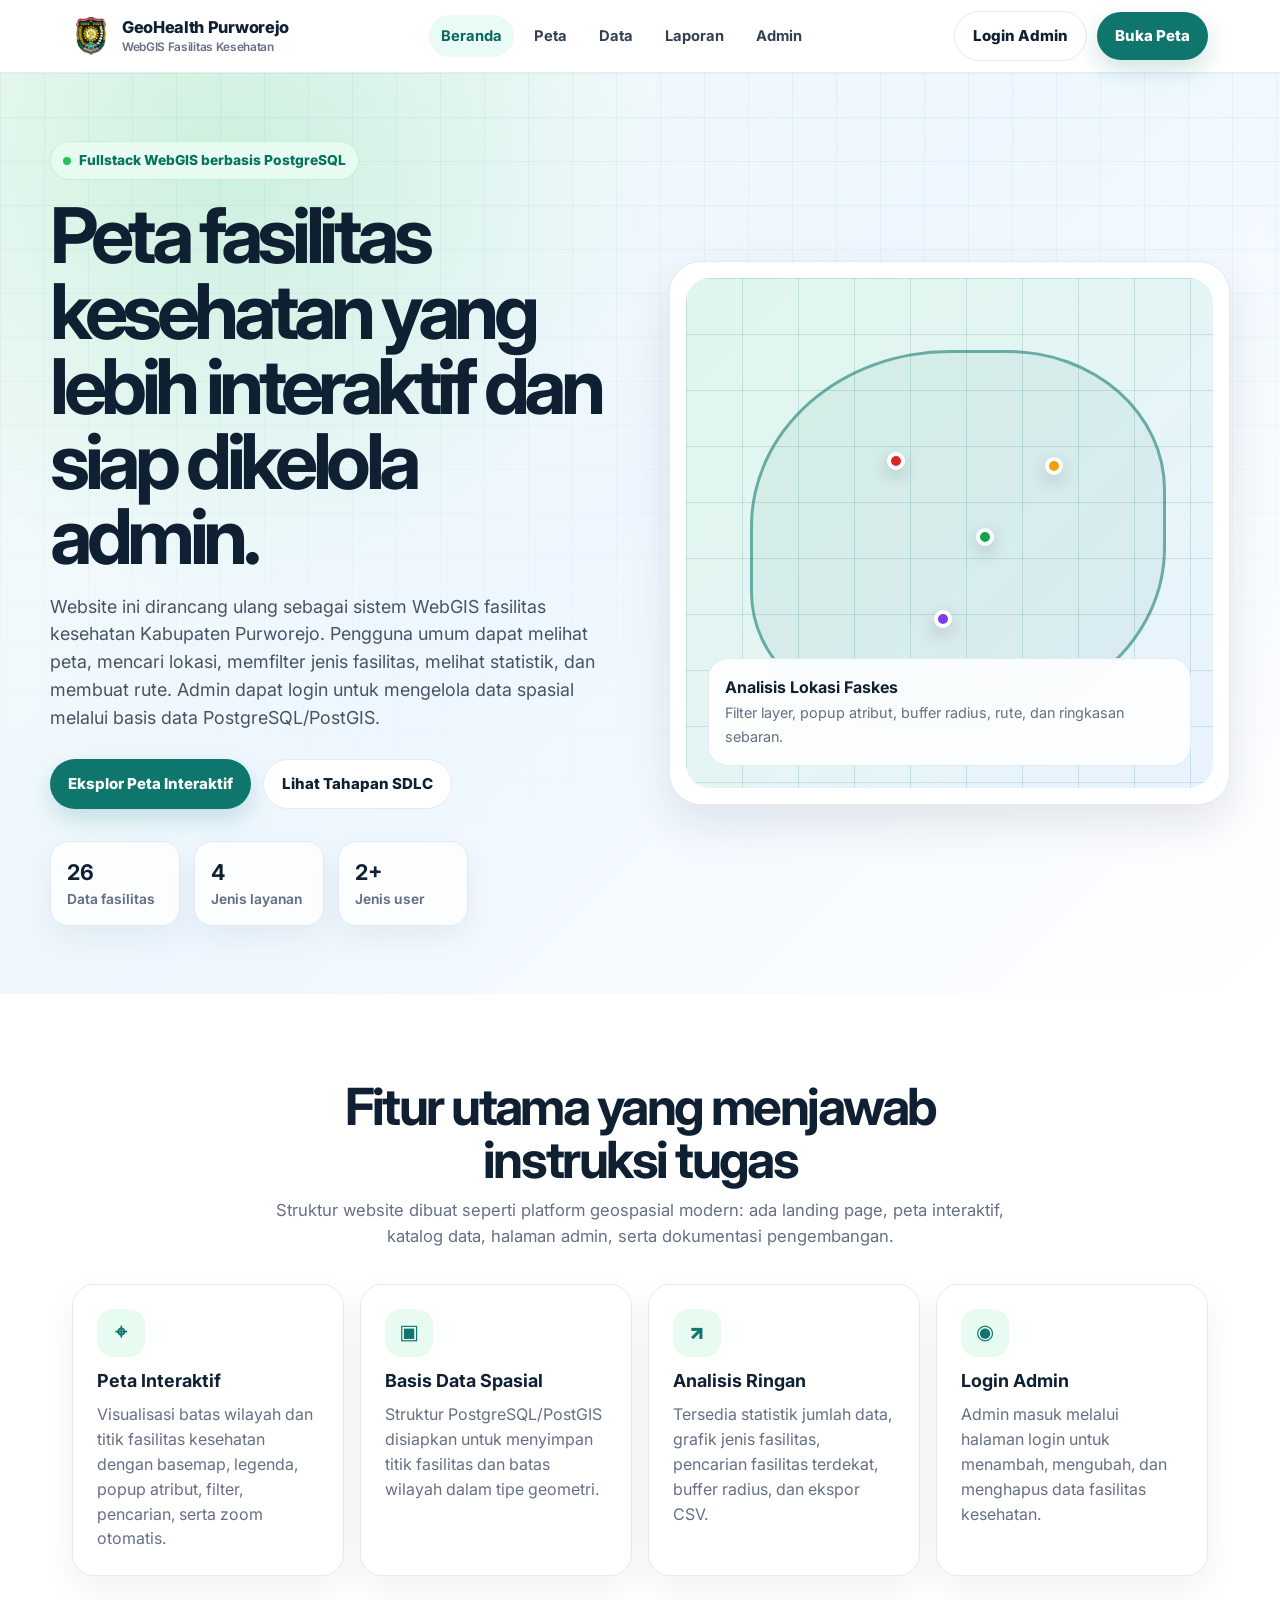
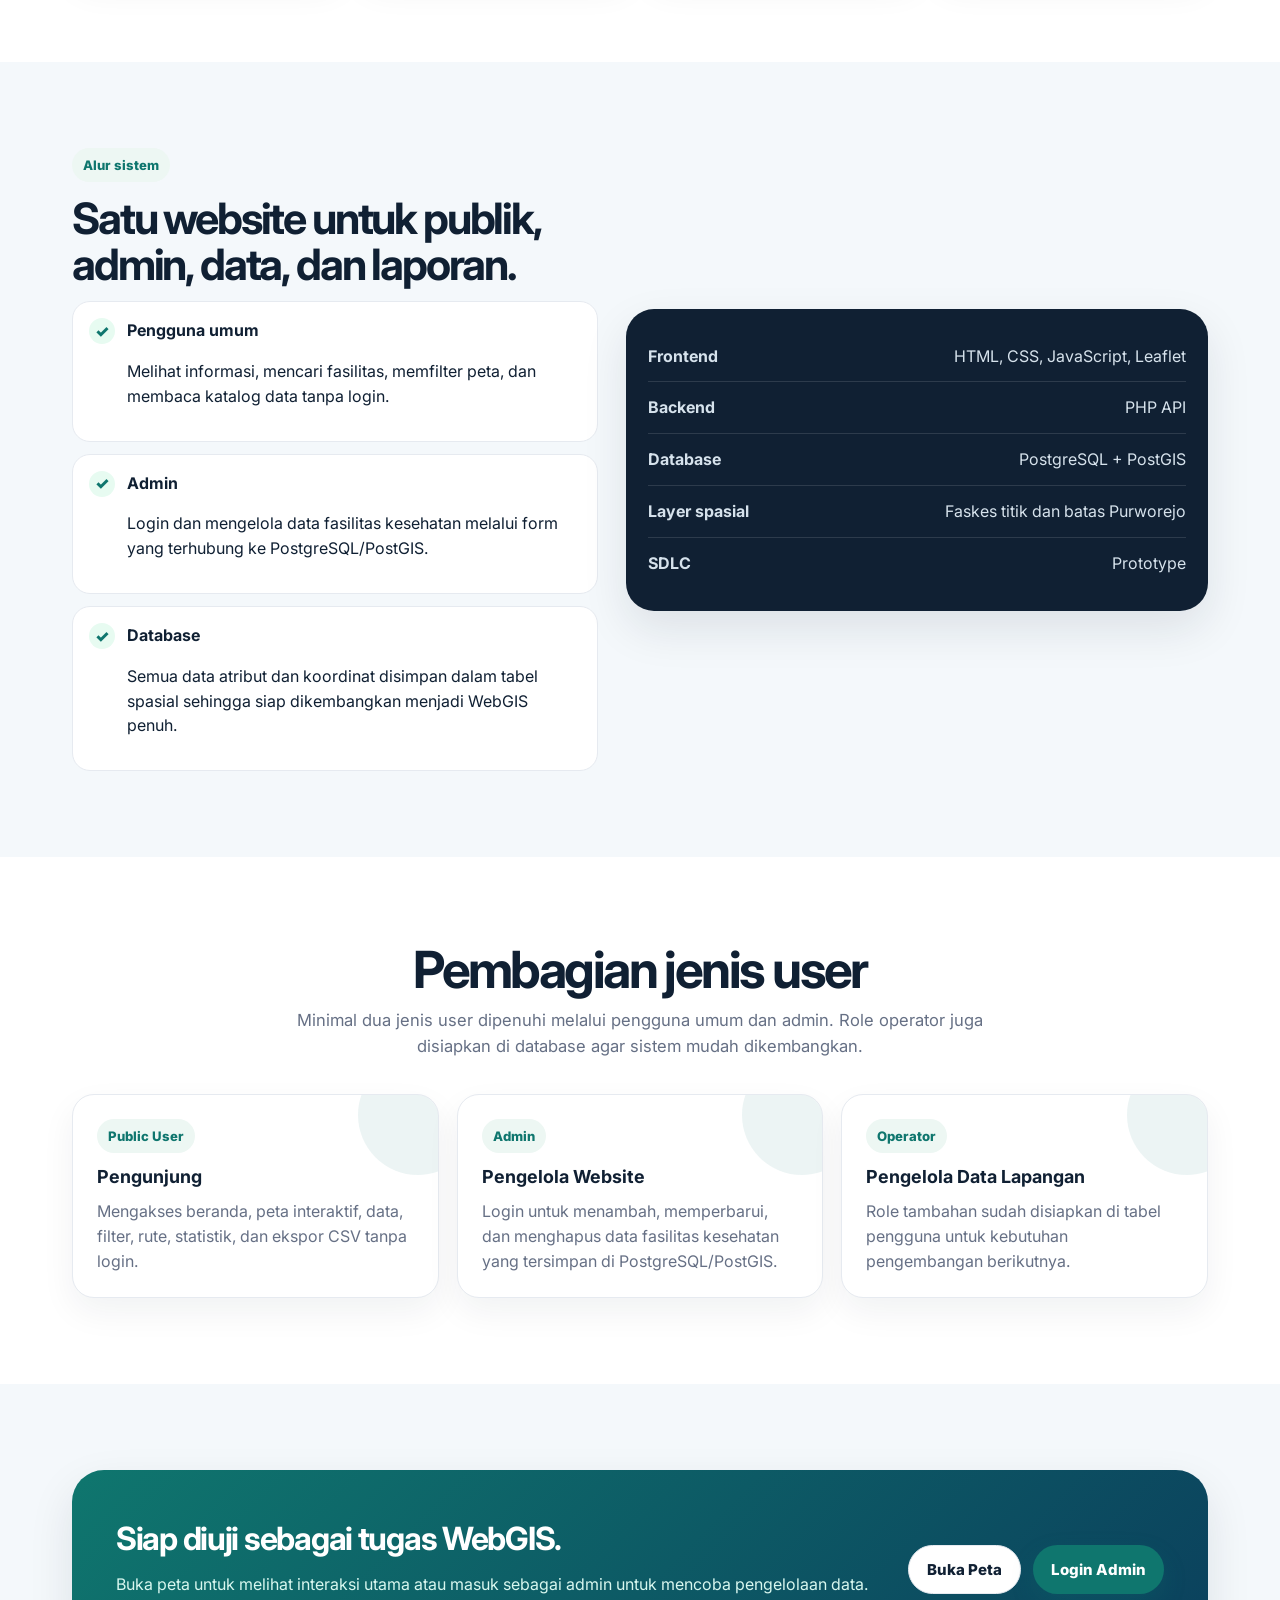
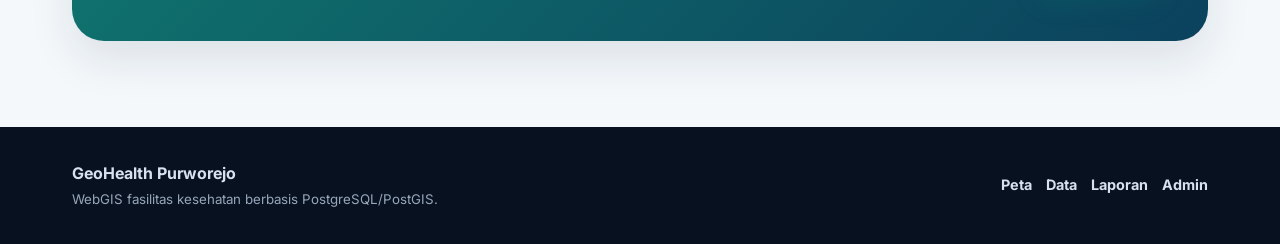
==== index.html @ 0ce79061 "Add files via upload" ====
<!doctype html>
<html lang="id">
<head>
  <meta charset="utf-8">
  <meta name="viewport" content="width=device-width, initial-scale=1">
  <title>GeoHealth Purworejo | WebGIS Fasilitas Kesehatan</title>
  <link rel="preconnect" href="https://fonts.googleapis.com">
  <link rel="preconnect" href="https://fonts.gstatic.com" crossorigin>
  <link href="https://fonts.googleapis.com/css2?family=Inter:wght@400;600;700;800;900&display=swap" rel="stylesheet">
  <link rel="stylesheet" href="assets/css/style.css">
</head>
<body>
  <nav class="site-nav">
    <div class="container-narrow nav-inner">
      <a class="brand" href="index.html"><img src="assets/img/Lambang_Kabupaten_Purworejo.png" alt="Logo Purworejo"><span>GeoHealth Purworejo<small>WebGIS Fasilitas Kesehatan</small></span></a>
      <button class="mobile-toggle" id="mobileToggle">☰</button>
      <div class="nav-links" id="navLinks">
        <a class="active" href="index.html">Beranda</a>
        <a href="map.html">Peta</a>
        <a href="data.html">Data</a>
        <a href="laporan.html">Laporan</a>
        <a href="login.html">Admin</a>
      </div>
      <div class="nav-actions"><a class="btn btn-light" href="login.html">Login Admin</a><a class="btn btn-primary" href="map.html">Buka Peta</a></div>
    </div>
  </nav>

  <header class="hero">
    <div class="container-narrow hero-inner">
      <div>
        <span class="kicker">Fullstack WebGIS berbasis PostgreSQL</span>
        <h1>Peta fasilitas kesehatan yang lebih interaktif dan siap dikelola admin.</h1>
        <p class="lead">Website ini dirancang ulang sebagai sistem WebGIS fasilitas kesehatan Kabupaten Purworejo. Pengguna umum dapat melihat peta, mencari lokasi, memfilter jenis fasilitas, melihat statistik, dan membuat rute. Admin dapat login untuk mengelola data spasial melalui basis data PostgreSQL/PostGIS.</p>
        <div class="hero-cta"><a class="btn btn-primary" href="map.html">Eksplor Peta Interaktif</a><a class="btn btn-light" href="laporan.html">Lihat Tahapan SDLC</a></div>
        <div class="hero-facts">
          <div class="fact"><strong id="homeTotal">26</strong><span>Data fasilitas</span></div>
          <div class="fact"><strong>4</strong><span>Jenis layanan</span></div>
          <div class="fact"><strong>2+</strong><span>Jenis user</span></div>
        </div>
      </div>
      <div class="hero-map-card" aria-label="Mockup peta interaktif">
        <div class="mock-map">
          <div class="mock-grid"></div><div class="mock-boundary"></div>
          <div class="mock-pin"></div><div class="mock-pin"></div><div class="mock-pin"></div><div class="mock-pin"></div>
          <div class="mock-panel"><b>Analisis Lokasi Faskes</b><span>Filter layer, popup atribut, buffer radius, rute, dan ringkasan sebaran.</span></div>
        </div>
      </div>
    </div>
  </header>

  <section class="section" id="fitur">
    <div class="container-narrow">
      <div class="section-head"><h2>Fitur utama yang menjawab instruksi tugas</h2><p>Struktur website dibuat seperti platform geospasial modern: ada landing page, peta interaktif, katalog data, halaman admin, serta dokumentasi pengembangan.</p></div>
      <div class="grid-4">
        <div class="card"><div class="icon">⌖</div><h3>Peta Interaktif</h3><p>Visualisasi batas wilayah dan titik fasilitas kesehatan dengan basemap, legenda, popup atribut, filter, pencarian, serta zoom otomatis.</p></div>
        <div class="card"><div class="icon">▣</div><h3>Basis Data Spasial</h3><p>Struktur PostgreSQL/PostGIS disiapkan untuk menyimpan titik fasilitas dan batas wilayah dalam tipe geometri.</p></div>
        <div class="card"><div class="icon">↗</div><h3>Analisis Ringan</h3><p>Tersedia statistik jumlah data, grafik jenis fasilitas, pencarian fasilitas terdekat, buffer radius, dan ekspor CSV.</p></div>
        <div class="card"><div class="icon">◉</div><h3>Login Admin</h3><p>Admin masuk melalui halaman login untuk menambah, mengubah, dan menghapus data fasilitas kesehatan.</p></div>
      </div>
    </div>
  </section>

  <section class="section soft">
    <div class="container-narrow split">
      <div>
        <span class="pill">Alur sistem</span>
        <h2 style="font-size:2.7rem;letter-spacing:-.05em;line-height:1.05;margin:14px 0">Satu website untuk publik, admin, data, dan laporan.</h2>
        <div class="feature-list">
          <div class="feature-row"><span class="check">✓</span><div><b>Pengguna umum</b><p>Melihat informasi, mencari fasilitas, memfilter peta, dan membaca katalog data tanpa login.</p></div></div>
          <div class="feature-row"><span class="check">✓</span><div><b>Admin</b><p>Login dan mengelola data fasilitas kesehatan melalui form yang terhubung ke PostgreSQL/PostGIS.</p></div></div>
          <div class="feature-row"><span class="check">✓</span><div><b>Database</b><p>Semua data atribut dan koordinat disimpan dalam tabel spasial sehingga siap dikembangkan menjadi WebGIS penuh.</p></div></div>
        </div>
      </div>
      <div class="preview-panel">
        <div class="line"><b>Frontend</b><span>HTML, CSS, JavaScript, Leaflet</span></div>
        <div class="line"><b>Backend</b><span>PHP API</span></div>
        <div class="line"><b>Database</b><span>PostgreSQL + PostGIS</span></div>
        <div class="line"><b>Layer spasial</b><span>Faskes titik dan batas Purworejo</span></div>
        <div class="line"><b>SDLC</b><span>Prototype</span></div>
      </div>
    </div>
  </section>

  <section class="section">
    <div class="container-narrow">
      <div class="section-head"><h2>Pembagian jenis user</h2><p>Minimal dua jenis user dipenuhi melalui pengguna umum dan admin. Role operator juga disiapkan di database agar sistem mudah dikembangkan.</p></div>
      <div class="grid-3">
        <div class="card role-card"><span class="pill">Public User</span><h3>Pengunjung</h3><p>Mengakses beranda, peta interaktif, data, filter, rute, statistik, dan ekspor CSV tanpa login.</p></div>
        <div class="card role-card"><span class="pill">Admin</span><h3>Pengelola Website</h3><p>Login untuk menambah, memperbarui, dan menghapus data fasilitas kesehatan yang tersimpan di PostgreSQL/PostGIS.</p></div>
        <div class="card role-card"><span class="pill">Operator</span><h3>Pengelola Data Lapangan</h3><p>Role tambahan sudah disiapkan di tabel pengguna untuk kebutuhan pengembangan berikutnya.</p></div>
      </div>
    </div>
  </section>

  <section class="section soft">
    <div class="container-narrow">
      <div class="cta">
        <div><h2>Siap diuji sebagai tugas WebGIS.</h2><p>Buka peta untuk melihat interaksi utama atau masuk sebagai admin untuk mencoba pengelolaan data.</p></div>
        <div class="hero-cta"><a class="btn btn-light" href="map.html">Buka Peta</a><a class="btn btn-primary" href="login.html">Login Admin</a></div>
      </div>
    </div>
  </section>

  <footer class="site-footer"><div class="container-narrow footer-inner"><div><b>GeoHealth Purworejo</b><br><small>WebGIS fasilitas kesehatan berbasis PostgreSQL/PostGIS.</small></div><div class="footer-links"><a href="map.html">Peta</a><a href="data.html">Data</a><a href="laporan.html">Laporan</a><a href="login.html">Admin</a></div></div></footer>
  <script src="assets/js/common.js"></script>
</body>
</html>
---- assets/css/style.css ----
:root{
  --ink:#102033;
  --muted:#667085;
  --line:#e6eaf0;
  --soft:#f4f8fb;
  --surface:#ffffff;
  --primary:#0f766e;
  --primary-dark:#0b5d56;
  --accent:#22c55e;
  --blue:#2563eb;
  --danger:#dc2626;
  --warning:#f59e0b;
  --shadow:0 18px 45px rgba(16,32,51,.10);
  --radius:22px;
  --radius-sm:14px;
}
*{box-sizing:border-box}
html{scroll-behavior:smooth}
body{margin:0;font-family:'Inter',system-ui,-apple-system,BlinkMacSystemFont,'Segoe UI',sans-serif;color:var(--ink);background:#fff;line-height:1.55}
a{text-decoration:none;color:inherit}
img{max-width:100%;display:block}
.container-narrow{max-width:1180px;margin:0 auto;padding:0 22px}
.site-nav{position:sticky;top:0;z-index:2000;background:rgba(255,255,255,.88);backdrop-filter:blur(16px);border-bottom:1px solid rgba(230,234,240,.85)}
.nav-inner{height:72px;display:flex;align-items:center;justify-content:space-between;gap:18px}
.brand{display:flex;align-items:center;gap:12px;font-weight:800;letter-spacing:-.02em}
.brand img{width:38px;height:38px;object-fit:contain}
.brand span{display:block;font-size:1.02rem}.brand small{display:block;color:var(--muted);font-weight:600;font-size:.74rem;margin-top:-2px}
.nav-links{display:flex;align-items:center;gap:8px;flex-wrap:wrap}.nav-links a{padding:10px 12px;border-radius:999px;color:#344054;font-weight:700;font-size:.92rem}.nav-links a:hover,.nav-links a.active{background:#eafaf4;color:#09675f}
.nav-actions{display:flex;align-items:center;gap:10px}.btn{display:inline-flex;align-items:center;justify-content:center;gap:8px;border:none;border-radius:999px;padding:12px 18px;font-weight:800;cursor:pointer;transition:.18s ease;font-size:.94rem}.btn:hover{transform:translateY(-1px)}.btn-primary{background:var(--primary);color:#fff;box-shadow:0 10px 24px rgba(15,118,110,.20)}.btn-primary:hover{background:var(--primary-dark)}.btn-light{background:#fff;color:var(--ink);border:1px solid var(--line)}.btn-soft{background:#eafaf4;color:var(--primary)}.btn-dark{background:#102033;color:#fff}.btn-danger{background:var(--danger);color:#fff}.btn-warning{background:var(--warning);color:#fff}.btn-sm{padding:9px 12px;font-size:.84rem}.mobile-toggle{display:none;background:#fff;border:1px solid var(--line);border-radius:12px;padding:10px 12px;font-weight:900}
.hero{position:relative;overflow:hidden;background:radial-gradient(circle at 18% 10%,rgba(34,197,94,.18),transparent 32%),linear-gradient(135deg,#f4fbf8 0%,#eef7ff 48%,#fff 100%)}
.hero::after{content:"";position:absolute;inset:0;background-image:linear-gradient(rgba(15,118,110,.06) 1px,transparent 1px),linear-gradient(90deg,rgba(15,118,110,.06) 1px,transparent 1px);background-size:44px 44px;mask-image:linear-gradient(to bottom,#000,transparent 88%);pointer-events:none}
.hero-inner{position:relative;z-index:1;display:grid;grid-template-columns:1.02fr .98fr;gap:36px;align-items:center;min-height:calc(100vh - 72px);padding:68px 0}
.kicker{display:inline-flex;align-items:center;gap:8px;background:#e7fbf1;color:#08735f;border:1px solid #bff4d3;border-radius:999px;padding:8px 12px;font-weight:800;font-size:.86rem;margin-bottom:18px}.kicker::before{content:"";width:8px;height:8px;border-radius:50%;background:var(--accent)}
h1{font-size:clamp(2.6rem,6vw,5.4rem);line-height:.98;letter-spacing:-.07em;margin:0 0 18px}.lead{font-size:1.12rem;color:#475467;max-width:650px}.hero-cta{display:flex;gap:12px;flex-wrap:wrap;margin-top:28px}.hero-facts{display:flex;gap:14px;flex-wrap:wrap;margin-top:32px}.fact{background:rgba(255,255,255,.80);border:1px solid var(--line);border-radius:18px;padding:14px 16px;box-shadow:0 12px 30px rgba(16,32,51,.06);min-width:130px}.fact strong{display:block;font-size:1.35rem}.fact span{display:block;color:var(--muted);font-weight:650;font-size:.86rem}
.hero-map-card{position:relative;background:#fff;border:1px solid var(--line);border-radius:32px;padding:16px;box-shadow:var(--shadow);overflow:hidden}.hero-map-card .mock-map{height:510px;border-radius:24px;background:linear-gradient(135deg,#dff6eb,#eaf3ff);position:relative;overflow:hidden}.mock-grid{position:absolute;inset:0;background-image:linear-gradient(rgba(15,118,110,.16) 1px,transparent 1px),linear-gradient(90deg,rgba(15,118,110,.16) 1px,transparent 1px);background-size:56px 56px}.mock-boundary{position:absolute;left:12%;right:9%;top:14%;bottom:14%;border:3px solid rgba(15,118,110,.55);border-radius:48% 38% 46% 34%;background:rgba(15,118,110,.06)}.mock-pin{position:absolute;width:18px;height:18px;border:4px solid #fff;border-radius:50%;box-shadow:0 6px 18px rgba(0,0,0,.20)}.mock-pin:nth-child(3){left:38%;top:34%;background:#dc2626}.mock-pin:nth-child(4){left:55%;top:49%;background:#16a34a}.mock-pin:nth-child(5){left:68%;top:35%;background:#f59e0b}.mock-pin:nth-child(6){left:47%;top:65%;background:#7c3aed}.mock-panel{position:absolute;left:22px;bottom:22px;right:22px;background:rgba(255,255,255,.88);backdrop-filter:blur(10px);border:1px solid var(--line);border-radius:20px;padding:16px}.mock-panel b{display:block}.mock-panel span{color:var(--muted);font-size:.9rem}
.section{padding:86px 0}.section.soft{background:var(--soft)}.section-head{max-width:760px;margin:0 auto 34px;text-align:center}.section-head h2{font-size:clamp(2rem,4vw,3.2rem);letter-spacing:-.05em;line-height:1.04;margin:0 0 12px}.section-head p{color:var(--muted);margin:0;font-size:1.04rem}.grid-3{display:grid;grid-template-columns:repeat(3,1fr);gap:18px}.grid-4{display:grid;grid-template-columns:repeat(4,1fr);gap:16px}.card{background:#fff;border:1px solid var(--line);border-radius:var(--radius);padding:24px;box-shadow:0 14px 34px rgba(16,32,51,.06)}.card h3{margin:10px 0 8px;font-size:1.12rem}.card p{margin:0;color:var(--muted)}.icon{width:48px;height:48px;border-radius:16px;background:#e7fbf1;color:var(--primary);display:flex;align-items:center;justify-content:center;font-weight:900;font-size:1.3rem}.split{display:grid;grid-template-columns:.95fr 1.05fr;gap:28px;align-items:center}.feature-list{display:grid;gap:12px}.feature-row{display:flex;align-items:flex-start;gap:12px;background:#fff;border:1px solid var(--line);border-radius:18px;padding:16px}.check{flex:0 0 26px;width:26px;height:26px;border-radius:50%;background:#e7fbf1;color:var(--primary);display:flex;align-items:center;justify-content:center;font-weight:900}.preview-panel{background:#102033;color:#fff;border-radius:28px;padding:22px;box-shadow:var(--shadow)}.preview-panel .line{display:flex;justify-content:space-between;border-bottom:1px solid rgba(255,255,255,.12);padding:13px 0;color:#d6e2ec}.preview-panel .line:last-child{border-bottom:0}.role-card{position:relative;overflow:hidden}.role-card::after{content:"";position:absolute;right:-40px;top:-40px;width:120px;height:120px;border-radius:50%;background:rgba(15,118,110,.08)}.timeline{display:grid;gap:14px;counter-reset:step}.timeline-item{position:relative;background:#fff;border:1px solid var(--line);border-radius:20px;padding:20px 20px 20px 66px;box-shadow:0 14px 34px rgba(16,32,51,.05)}.timeline-item::before{counter-increment:step;content:counter(step);position:absolute;left:20px;top:20px;width:30px;height:30px;border-radius:50%;background:var(--primary);color:#fff;display:flex;align-items:center;justify-content:center;font-weight:900}.cta{border-radius:32px;background:linear-gradient(135deg,#0f766e,#0b415d);padding:44px;color:#fff;display:flex;align-items:center;justify-content:space-between;gap:22px;box-shadow:var(--shadow)}.cta h2{margin:0;font-size:2rem;letter-spacing:-.04em}.cta p{color:#d8f7ef;margin:8px 0 0}.site-footer{background:#07111f;color:#d8e2ef;padding:34px 0}.footer-inner{display:flex;align-items:center;justify-content:space-between;gap:20px;flex-wrap:wrap}.footer-inner small{color:#97a6ba}.footer-links{display:flex;gap:14px;flex-wrap:wrap}.footer-links a{color:#d8e2ef;font-weight:700;font-size:.9rem}.page-hero{background:linear-gradient(135deg,#f4fbf8,#eef7ff);padding:58px 0;border-bottom:1px solid var(--line)}.page-hero h1{font-size:clamp(2.1rem,4vw,3.7rem);margin-bottom:12px}.page-hero p{color:var(--muted);max-width:720px}.pill{display:inline-flex;align-items:center;border-radius:999px;padding:7px 11px;background:#edf7f3;color:var(--primary);font-weight:800;font-size:.82rem}.table-wrap{overflow:auto;border:1px solid var(--line);border-radius:18px;background:#fff}.data-table{width:100%;border-collapse:collapse;min-width:900px}.data-table th,.data-table td{padding:12px 14px;text-align:left;border-bottom:1px solid var(--line);font-size:.92rem}.data-table th{background:#f8fafc;color:#344054;font-weight:900}.data-table tr:hover td{background:#fbfdff}.form-grid{display:grid;grid-template-columns:repeat(2,1fr);gap:14px}.form-group label{display:block;font-weight:800;margin-bottom:6px;font-size:.9rem}.input,.select,textarea{width:100%;border:1px solid #cfd7e3;border-radius:14px;padding:12px 14px;font:inherit;background:#fff}textarea{min-height:96px;resize:vertical}.notice{padding:14px 16px;border-radius:16px;background:#fff7ed;border:1px solid #fed7aa;color:#9a3412;font-weight:700}.success{padding:14px 16px;border-radius:16px;background:#ecfdf3;border:1px solid #bbf7d0;color:#166534;font-weight:700}.hidden{display:none!important}.admin-layout{display:grid;grid-template-columns:360px 1fr;gap:18px}.admin-map{height:360px;border-radius:18px;border:1px solid var(--line);overflow:hidden}.status-dot{display:inline-flex;align-items:center;gap:6px}.status-dot::before{content:"";width:8px;height:8px;border-radius:50%;background:#22c55e}.auth-card{max-width:460px;margin:58px auto;background:#fff;border:1px solid var(--line);border-radius:28px;padding:30px;box-shadow:var(--shadow)}
@media(max-width:980px){.hero-inner,.split,.admin-layout{grid-template-columns:1fr}.hero-map-card .mock-map{height:390px}.grid-3,.grid-4{grid-template-columns:1fr 1fr}.cta{display:block}.cta .btn{margin-top:18px}.nav-links{display:none;position:absolute;left:22px;right:22px;top:76px;background:#fff;border:1px solid var(--line);border-radius:18px;padding:12px;box-shadow:var(--shadow)}.nav-links.open{display:flex;flex-direction:column;align-items:stretch}.mobile-toggle{display:inline-flex}}
@media(max-width:640px){.container-narrow{padding:0 16px}.nav-actions .btn-light{display:none}.hero-inner{padding:42px 0}.hero-facts{display:grid;grid-template-columns:1fr 1fr}.grid-3,.grid-4,.form-grid{grid-template-columns:1fr}.section{padding:62px 0}.brand small{display:none}.hero-map-card{padding:10px;border-radius:22px}.hero-map-card .mock-map{height:310px}.page-hero{padding:42px 0}.footer-inner{display:block}.footer-links{margin-top:18px}}
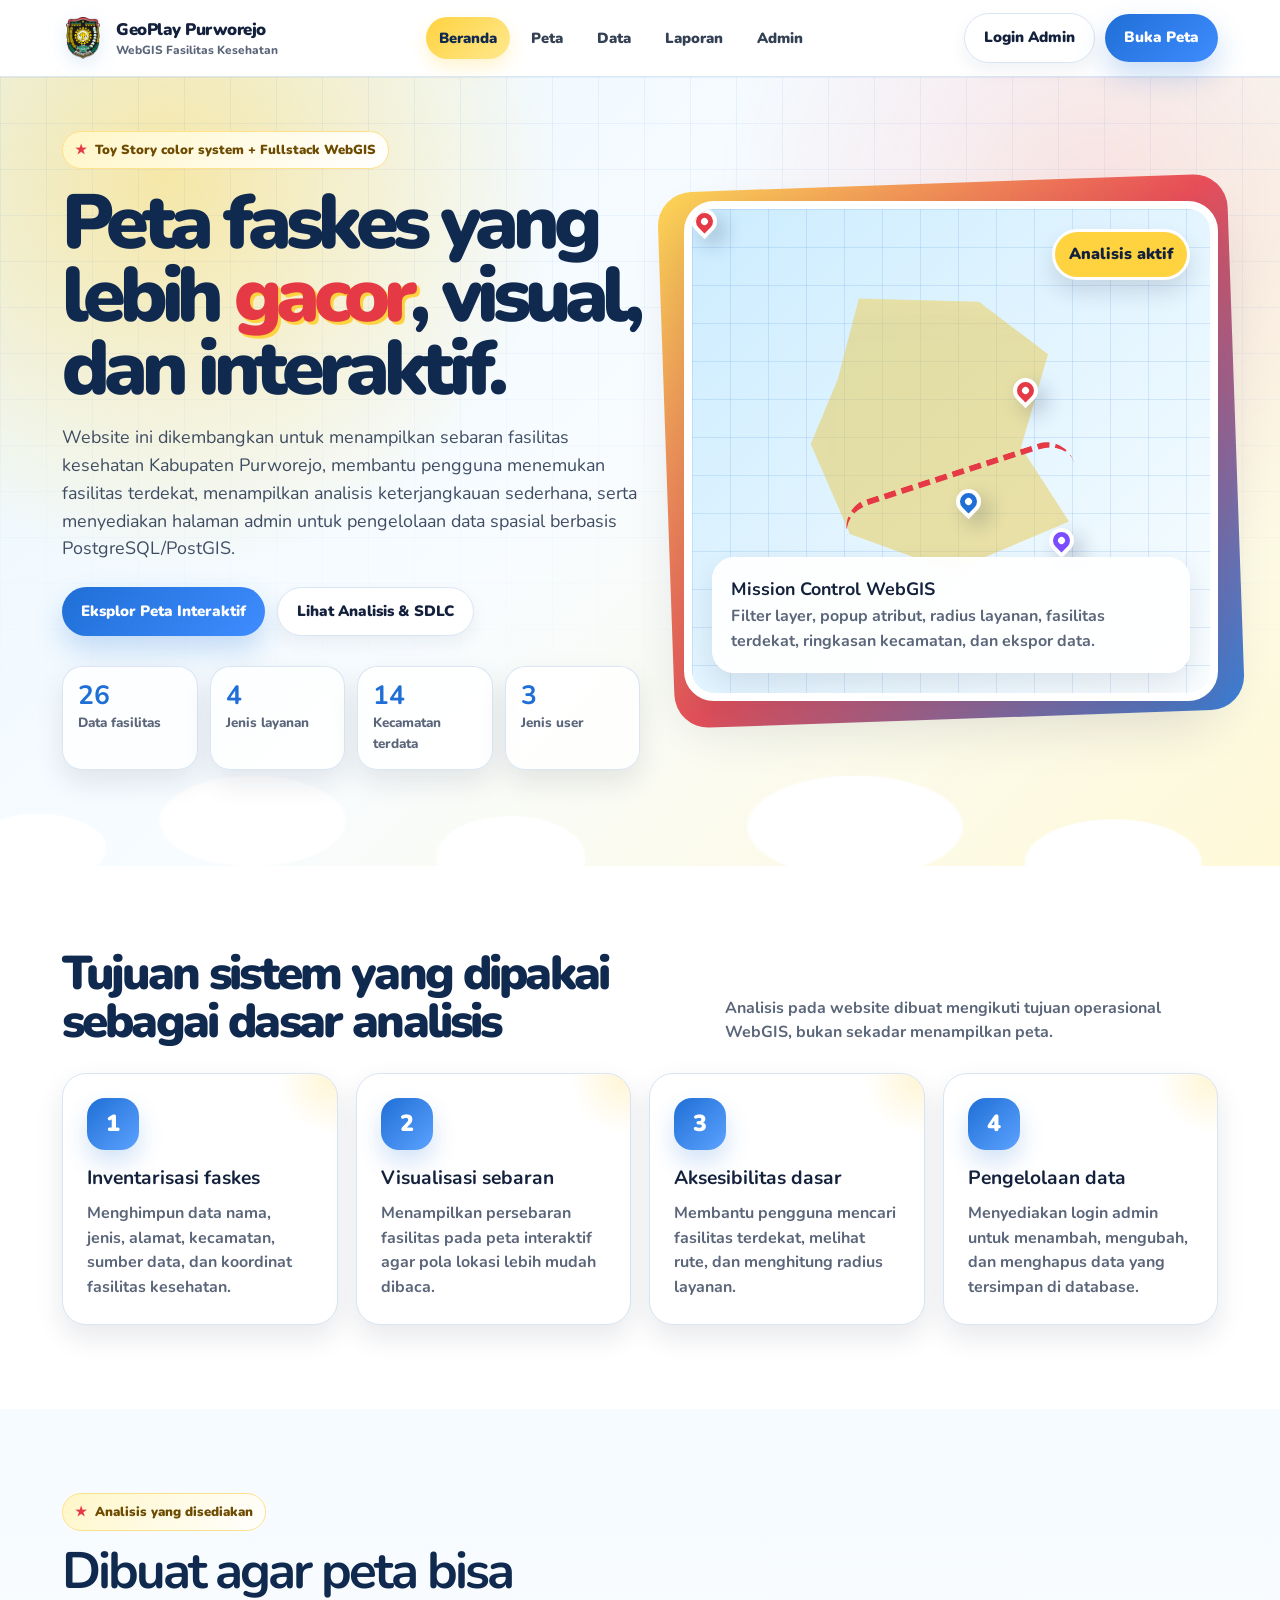
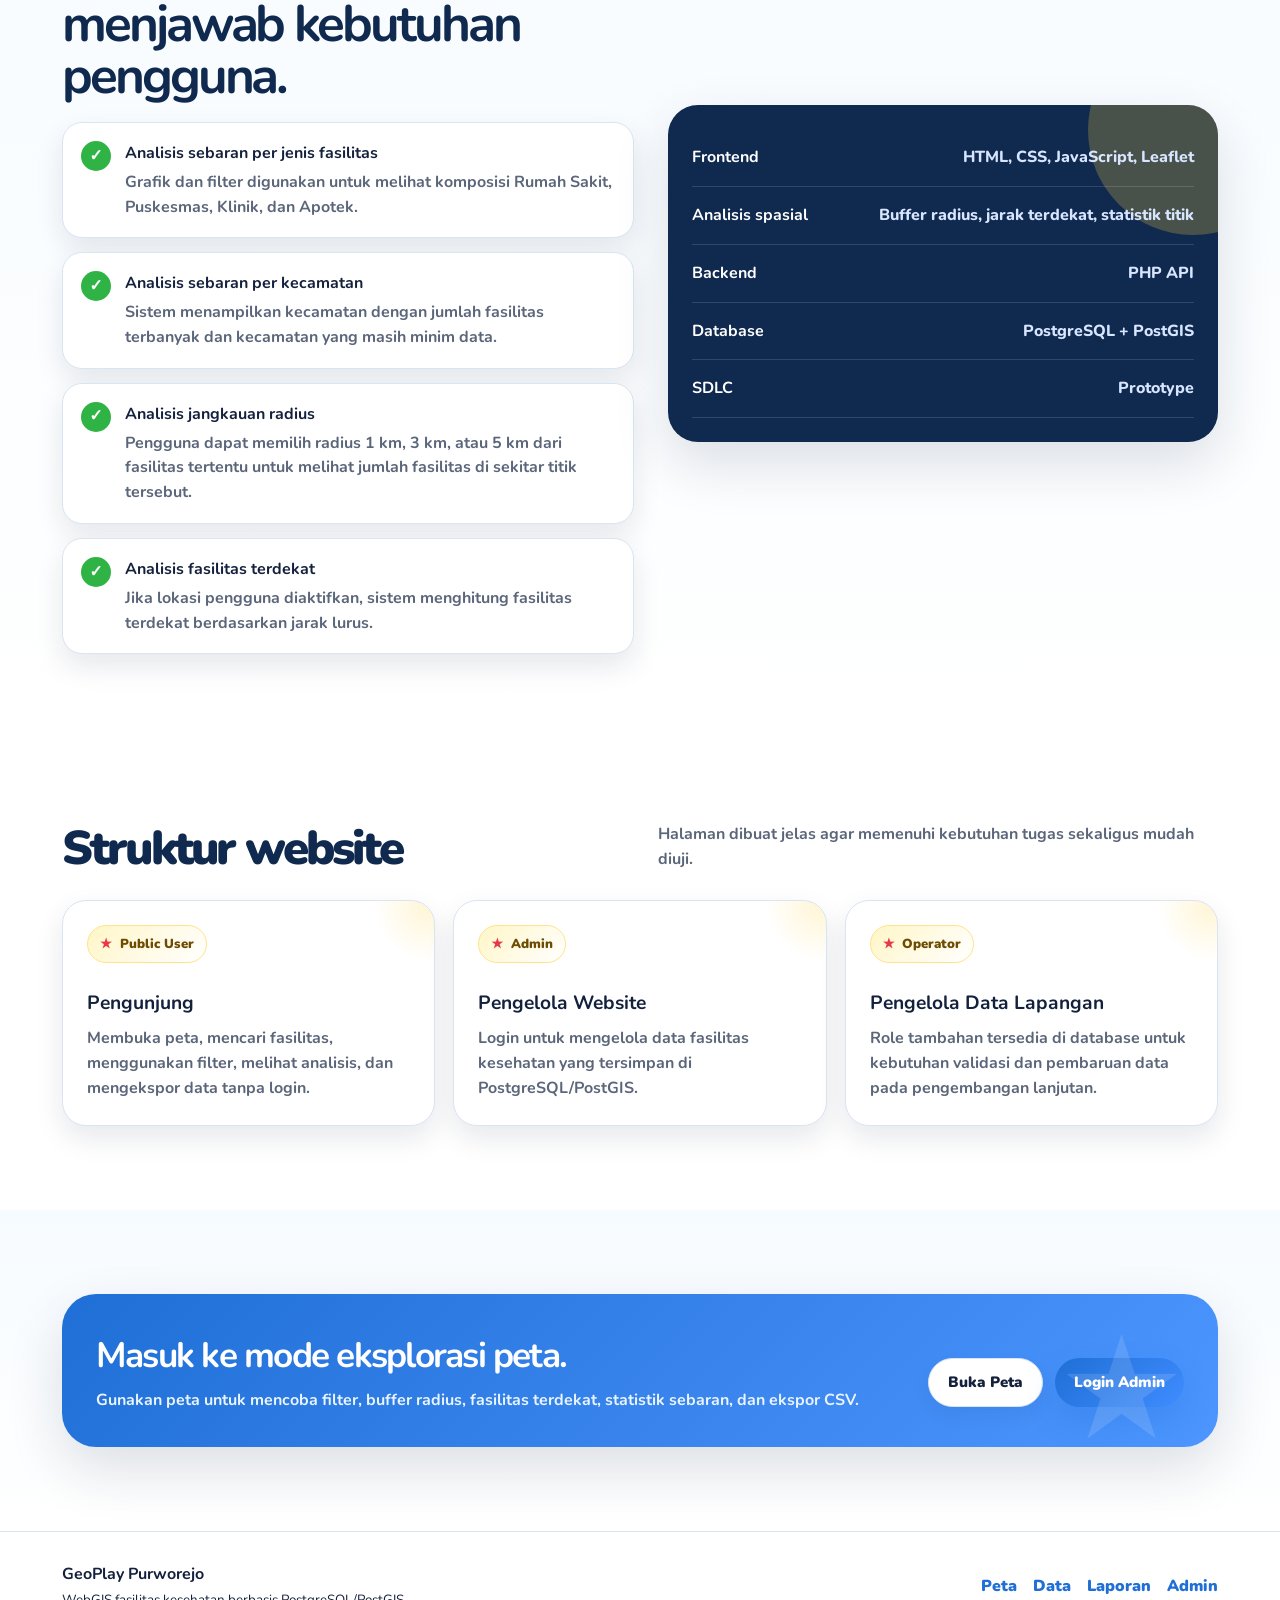
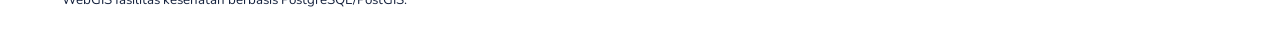
==== commit 7406175c: "Add files via upload" ====
--- a/index.html
+++ b/index.html
@@ -3,17 +3,17 @@
 <head>
   <meta charset="utf-8">
   <meta name="viewport" content="width=device-width, initial-scale=1">
-  <title>GeoHealth Purworejo | WebGIS Fasilitas Kesehatan</title>
+  <title>GeoPlay Purworejo | WebGIS Fasilitas Kesehatan</title>
   <link rel="preconnect" href="https://fonts.googleapis.com">
   <link rel="preconnect" href="https://fonts.gstatic.com" crossorigin>
-  <link href="https://fonts.googleapis.com/css2?family=Inter:wght@400;600;700;800;900&display=swap" rel="stylesheet">
+  <link href="https://fonts.googleapis.com/css2?family=Nunito:wght@400;600;700;800;900;1000&display=swap" rel="stylesheet">
   <link rel="stylesheet" href="assets/css/style.css">
 </head>
 <body>
   <nav class="site-nav">
     <div class="container-narrow nav-inner">
-      <a class="brand" href="index.html"><img src="assets/img/Lambang_Kabupaten_Purworejo.png" alt="Logo Purworejo"><span>GeoHealth Purworejo<small>WebGIS Fasilitas Kesehatan</small></span></a>
-      <button class="mobile-toggle" id="mobileToggle">☰</button>
+      <a class="brand" href="index.html"><img src="assets/img/Lambang_Kabupaten_Purworejo.png" alt="Logo Purworejo"><span>GeoPlay Purworejo<small>WebGIS Fasilitas Kesehatan</small></span></a>
+      <button class="mobile-toggle" id="mobileToggle" type="button">☰</button>
       <div class="nav-links" id="navLinks">
         <a class="active" href="index.html">Beranda</a>
         <a href="map.html">Peta</a>
@@ -28,34 +28,36 @@
   <header class="hero">
     <div class="container-narrow hero-inner">
       <div>
-        <span class="kicker">Fullstack WebGIS berbasis PostgreSQL</span>
-        <h1>Peta fasilitas kesehatan yang lebih interaktif dan siap dikelola admin.</h1>
-        <p class="lead">Website ini dirancang ulang sebagai sistem WebGIS fasilitas kesehatan Kabupaten Purworejo. Pengguna umum dapat melihat peta, mencari lokasi, memfilter jenis fasilitas, melihat statistik, dan membuat rute. Admin dapat login untuk mengelola data spasial melalui basis data PostgreSQL/PostGIS.</p>
-        <div class="hero-cta"><a class="btn btn-primary" href="map.html">Eksplor Peta Interaktif</a><a class="btn btn-light" href="laporan.html">Lihat Tahapan SDLC</a></div>
+        <span class="kicker">Toy Story color system + Fullstack WebGIS</span>
+        <h1>Peta faskes yang lebih <span>gacor</span>, visual, dan interaktif.</h1>
+        <p class="lead">Website ini dikembangkan untuk menampilkan sebaran fasilitas kesehatan Kabupaten Purworejo, membantu pengguna menemukan fasilitas terdekat, menampilkan analisis keterjangkauan sederhana, serta menyediakan halaman admin untuk pengelolaan data spasial berbasis PostgreSQL/PostGIS.</p>
+        <div class="hero-cta"><a class="btn btn-primary" href="map.html">Eksplor Peta Interaktif</a><a class="btn btn-light" href="laporan.html">Lihat Analisis & SDLC</a></div>
         <div class="hero-facts">
           <div class="fact"><strong id="homeTotal">26</strong><span>Data fasilitas</span></div>
           <div class="fact"><strong>4</strong><span>Jenis layanan</span></div>
-          <div class="fact"><strong>2+</strong><span>Jenis user</span></div>
+          <div class="fact"><strong>14</strong><span>Kecamatan terdata</span></div>
+          <div class="fact"><strong>3</strong><span>Jenis user</span></div>
         </div>
       </div>
-      <div class="hero-map-card" aria-label="Mockup peta interaktif">
+      <div class="hero-map-card" aria-label="Mockup peta interaktif WebGIS">
         <div class="mock-map">
-          <div class="mock-grid"></div><div class="mock-boundary"></div>
+          <div class="mock-grid"></div><div class="mock-boundary"></div><div class="mock-route"></div>
           <div class="mock-pin"></div><div class="mock-pin"></div><div class="mock-pin"></div><div class="mock-pin"></div>
-          <div class="mock-panel"><b>Analisis Lokasi Faskes</b><span>Filter layer, popup atribut, buffer radius, rute, dan ringkasan sebaran.</span></div>
+          <div class="floating-badge">Analisis aktif</div>
+          <div class="mock-panel"><b>Mission Control WebGIS</b><span>Filter layer, popup atribut, radius layanan, fasilitas terdekat, ringkasan kecamatan, dan ekspor data.</span></div>
         </div>
       </div>
     </div>
   </header>
 
-  <section class="section" id="fitur">
+  <section class="section" id="tujuan">
     <div class="container-narrow">
-      <div class="section-head"><h2>Fitur utama yang menjawab instruksi tugas</h2><p>Struktur website dibuat seperti platform geospasial modern: ada landing page, peta interaktif, katalog data, halaman admin, serta dokumentasi pengembangan.</p></div>
+      <div class="section-head"><h2>Tujuan sistem yang dipakai sebagai dasar analisis</h2><p>Analisis pada website dibuat mengikuti tujuan operasional WebGIS, bukan sekadar menampilkan peta.</p></div>
       <div class="grid-4">
-        <div class="card"><div class="icon">⌖</div><h3>Peta Interaktif</h3><p>Visualisasi batas wilayah dan titik fasilitas kesehatan dengan basemap, legenda, popup atribut, filter, pencarian, serta zoom otomatis.</p></div>
-        <div class="card"><div class="icon">▣</div><h3>Basis Data Spasial</h3><p>Struktur PostgreSQL/PostGIS disiapkan untuk menyimpan titik fasilitas dan batas wilayah dalam tipe geometri.</p></div>
-        <div class="card"><div class="icon">↗</div><h3>Analisis Ringan</h3><p>Tersedia statistik jumlah data, grafik jenis fasilitas, pencarian fasilitas terdekat, buffer radius, dan ekspor CSV.</p></div>
-        <div class="card"><div class="icon">◉</div><h3>Login Admin</h3><p>Admin masuk melalui halaman login untuk menambah, mengubah, dan menghapus data fasilitas kesehatan.</p></div>
+        <div class="card"><div class="icon">1</div><h3>Inventarisasi faskes</h3><p>Menghimpun data nama, jenis, alamat, kecamatan, sumber data, dan koordinat fasilitas kesehatan.</p></div>
+        <div class="card"><div class="icon">2</div><h3>Visualisasi sebaran</h3><p>Menampilkan persebaran fasilitas pada peta interaktif agar pola lokasi lebih mudah dibaca.</p></div>
+        <div class="card"><div class="icon">3</div><h3>Aksesibilitas dasar</h3><p>Membantu pengguna mencari fasilitas terdekat, melihat rute, dan menghitung radius layanan.</p></div>
+        <div class="card"><div class="icon">4</div><h3>Pengelolaan data</h3><p>Menyediakan login admin untuk menambah, mengubah, dan menghapus data yang tersimpan di database.</p></div>
       </div>
     </div>
   </section>
@@ -63,19 +65,20 @@
   <section class="section soft">
     <div class="container-narrow split">
       <div>
-        <span class="pill">Alur sistem</span>
-        <h2 style="font-size:2.7rem;letter-spacing:-.05em;line-height:1.05;margin:14px 0">Satu website untuk publik, admin, data, dan laporan.</h2>
+        <span class="pill">Analisis yang disediakan</span>
+        <h2 class="big-title">Dibuat agar peta bisa menjawab kebutuhan pengguna.</h2>
         <div class="feature-list">
-          <div class="feature-row"><span class="check">✓</span><div><b>Pengguna umum</b><p>Melihat informasi, mencari fasilitas, memfilter peta, dan membaca katalog data tanpa login.</p></div></div>
-          <div class="feature-row"><span class="check">✓</span><div><b>Admin</b><p>Login dan mengelola data fasilitas kesehatan melalui form yang terhubung ke PostgreSQL/PostGIS.</p></div></div>
-          <div class="feature-row"><span class="check">✓</span><div><b>Database</b><p>Semua data atribut dan koordinat disimpan dalam tabel spasial sehingga siap dikembangkan menjadi WebGIS penuh.</p></div></div>
+          <div class="feature-row"><span class="check">✓</span><div><b>Analisis sebaran per jenis fasilitas</b><p>Grafik dan filter digunakan untuk melihat komposisi Rumah Sakit, Puskesmas, Klinik, dan Apotek.</p></div></div>
+          <div class="feature-row"><span class="check">✓</span><div><b>Analisis sebaran per kecamatan</b><p>Sistem menampilkan kecamatan dengan jumlah fasilitas terbanyak dan kecamatan yang masih minim data.</p></div></div>
+          <div class="feature-row"><span class="check">✓</span><div><b>Analisis jangkauan radius</b><p>Pengguna dapat memilih radius 1 km, 3 km, atau 5 km dari fasilitas tertentu untuk melihat jumlah fasilitas di sekitar titik tersebut.</p></div></div>
+          <div class="feature-row"><span class="check">✓</span><div><b>Analisis fasilitas terdekat</b><p>Jika lokasi pengguna diaktifkan, sistem menghitung fasilitas terdekat berdasarkan jarak lurus.</p></div></div>
         </div>
       </div>
       <div class="preview-panel">
         <div class="line"><b>Frontend</b><span>HTML, CSS, JavaScript, Leaflet</span></div>
+        <div class="line"><b>Analisis spasial</b><span>Buffer radius, jarak terdekat, statistik titik</span></div>
         <div class="line"><b>Backend</b><span>PHP API</span></div>
         <div class="line"><b>Database</b><span>PostgreSQL + PostGIS</span></div>
-        <div class="line"><b>Layer spasial</b><span>Faskes titik dan batas Purworejo</span></div>
         <div class="line"><b>SDLC</b><span>Prototype</span></div>
       </div>
     </div>
@@ -83,11 +86,11 @@
 
   <section class="section">
     <div class="container-narrow">
-      <div class="section-head"><h2>Pembagian jenis user</h2><p>Minimal dua jenis user dipenuhi melalui pengguna umum dan admin. Role operator juga disiapkan di database agar sistem mudah dikembangkan.</p></div>
+      <div class="section-head"><h2>Struktur website</h2><p>Halaman dibuat jelas agar memenuhi kebutuhan tugas sekaligus mudah diuji.</p></div>
       <div class="grid-3">
-        <div class="card role-card"><span class="pill">Public User</span><h3>Pengunjung</h3><p>Mengakses beranda, peta interaktif, data, filter, rute, statistik, dan ekspor CSV tanpa login.</p></div>
-        <div class="card role-card"><span class="pill">Admin</span><h3>Pengelola Website</h3><p>Login untuk menambah, memperbarui, dan menghapus data fasilitas kesehatan yang tersimpan di PostgreSQL/PostGIS.</p></div>
-        <div class="card role-card"><span class="pill">Operator</span><h3>Pengelola Data Lapangan</h3><p>Role tambahan sudah disiapkan di tabel pengguna untuk kebutuhan pengembangan berikutnya.</p></div>
+        <div class="card role-card"><span class="pill">Public User</span><h3>Pengunjung</h3><p>Membuka peta, mencari fasilitas, menggunakan filter, melihat analisis, dan mengekspor data tanpa login.</p></div>
+        <div class="card role-card"><span class="pill">Admin</span><h3>Pengelola Website</h3><p>Login untuk mengelola data fasilitas kesehatan yang tersimpan di PostgreSQL/PostGIS.</p></div>
+        <div class="card role-card"><span class="pill">Operator</span><h3>Pengelola Data Lapangan</h3><p>Role tambahan tersedia di database untuk kebutuhan validasi dan pembaruan data pada pengembangan lanjutan.</p></div>
       </div>
     </div>
   </section>
@@ -95,13 +98,13 @@
   <section class="section soft">
     <div class="container-narrow">
       <div class="cta">
-        <div><h2>Siap diuji sebagai tugas WebGIS.</h2><p>Buka peta untuk melihat interaksi utama atau masuk sebagai admin untuk mencoba pengelolaan data.</p></div>
+        <div><h2>Masuk ke mode eksplorasi peta.</h2><p>Gunakan peta untuk mencoba filter, buffer radius, fasilitas terdekat, statistik sebaran, dan ekspor CSV.</p></div>
         <div class="hero-cta"><a class="btn btn-light" href="map.html">Buka Peta</a><a class="btn btn-primary" href="login.html">Login Admin</a></div>
       </div>
     </div>
   </section>
 
-  <footer class="site-footer"><div class="container-narrow footer-inner"><div><b>GeoHealth Purworejo</b><br><small>WebGIS fasilitas kesehatan berbasis PostgreSQL/PostGIS.</small></div><div class="footer-links"><a href="map.html">Peta</a><a href="data.html">Data</a><a href="laporan.html">Laporan</a><a href="login.html">Admin</a></div></div></footer>
+  <footer class="site-footer"><div class="container-narrow footer-inner"><div><b>GeoPlay Purworejo</b><br><small>WebGIS fasilitas kesehatan berbasis PostgreSQL/PostGIS.</small></div><div class="footer-links"><a href="map.html">Peta</a><a href="data.html">Data</a><a href="laporan.html">Laporan</a><a href="login.html">Admin</a></div></div></footer>
   <script src="assets/js/common.js"></script>
 </body>
 </html>
--- a/assets/css/style.css
+++ b/assets/css/style.css
@@ -1,38 +1,47 @@
 :root{
-  --ink:#102033;
-  --muted:#667085;
-  --line:#e6eaf0;
-  --soft:#f4f8fb;
+  --toy-blue:#1f6fd6;
+  --toy-blue-dark:#0f3f94;
+  --toy-yellow:#ffd23f;
+  --toy-red:#e63946;
+  --toy-green:#2fb344;
+  --toy-purple:#7c4dff;
+  --toy-sky:#e9f6ff;
+  --ink:#14213d;
+  --muted:#5b667a;
+  --line:#d9e5f3;
+  --soft:#f4f9ff;
   --surface:#ffffff;
-  --primary:#0f766e;
-  --primary-dark:#0b5d56;
-  --accent:#22c55e;
-  --blue:#2563eb;
-  --danger:#dc2626;
-  --warning:#f59e0b;
-  --shadow:0 18px 45px rgba(16,32,51,.10);
-  --radius:22px;
-  --radius-sm:14px;
+  --shadow:0 22px 55px rgba(20,33,61,.14);
+  --shadow-sm:0 12px 28px rgba(20,33,61,.10);
+  --radius:24px;
+  --radius-sm:16px;
 }
 *{box-sizing:border-box}
 html{scroll-behavior:smooth}
-body{margin:0;font-family:'Inter',system-ui,-apple-system,BlinkMacSystemFont,'Segoe UI',sans-serif;color:var(--ink);background:#fff;line-height:1.55}
+body{margin:0;font-family:'Nunito','Inter',system-ui,-apple-system,BlinkMacSystemFont,'Segoe UI',sans-serif;color:var(--ink);background:#fff;line-height:1.55;overflow-x:hidden}
 a{text-decoration:none;color:inherit}
 img{max-width:100%;display:block}
-.container-narrow{max-width:1180px;margin:0 auto;padding:0 22px}
-.site-nav{position:sticky;top:0;z-index:2000;background:rgba(255,255,255,.88);backdrop-filter:blur(16px);border-bottom:1px solid rgba(230,234,240,.85)}
-.nav-inner{height:72px;display:flex;align-items:center;justify-content:space-between;gap:18px}
-.brand{display:flex;align-items:center;gap:12px;font-weight:800;letter-spacing:-.02em}
-.brand img{width:38px;height:38px;object-fit:contain}
-.brand span{display:block;font-size:1.02rem}.brand small{display:block;color:var(--muted);font-weight:600;font-size:.74rem;margin-top:-2px}
-.nav-links{display:flex;align-items:center;gap:8px;flex-wrap:wrap}.nav-links a{padding:10px 12px;border-radius:999px;color:#344054;font-weight:700;font-size:.92rem}.nav-links a:hover,.nav-links a.active{background:#eafaf4;color:#09675f}
-.nav-actions{display:flex;align-items:center;gap:10px}.btn{display:inline-flex;align-items:center;justify-content:center;gap:8px;border:none;border-radius:999px;padding:12px 18px;font-weight:800;cursor:pointer;transition:.18s ease;font-size:.94rem}.btn:hover{transform:translateY(-1px)}.btn-primary{background:var(--primary);color:#fff;box-shadow:0 10px 24px rgba(15,118,110,.20)}.btn-primary:hover{background:var(--primary-dark)}.btn-light{background:#fff;color:var(--ink);border:1px solid var(--line)}.btn-soft{background:#eafaf4;color:var(--primary)}.btn-dark{background:#102033;color:#fff}.btn-danger{background:var(--danger);color:#fff}.btn-warning{background:var(--warning);color:#fff}.btn-sm{padding:9px 12px;font-size:.84rem}.mobile-toggle{display:none;background:#fff;border:1px solid var(--line);border-radius:12px;padding:10px 12px;font-weight:900}
-.hero{position:relative;overflow:hidden;background:radial-gradient(circle at 18% 10%,rgba(34,197,94,.18),transparent 32%),linear-gradient(135deg,#f4fbf8 0%,#eef7ff 48%,#fff 100%)}
-.hero::after{content:"";position:absolute;inset:0;background-image:linear-gradient(rgba(15,118,110,.06) 1px,transparent 1px),linear-gradient(90deg,rgba(15,118,110,.06) 1px,transparent 1px);background-size:44px 44px;mask-image:linear-gradient(to bottom,#000,transparent 88%);pointer-events:none}
-.hero-inner{position:relative;z-index:1;display:grid;grid-template-columns:1.02fr .98fr;gap:36px;align-items:center;min-height:calc(100vh - 72px);padding:68px 0}
-.kicker{display:inline-flex;align-items:center;gap:8px;background:#e7fbf1;color:#08735f;border:1px solid #bff4d3;border-radius:999px;padding:8px 12px;font-weight:800;font-size:.86rem;margin-bottom:18px}.kicker::before{content:"";width:8px;height:8px;border-radius:50%;background:var(--accent)}
-h1{font-size:clamp(2.6rem,6vw,5.4rem);line-height:.98;letter-spacing:-.07em;margin:0 0 18px}.lead{font-size:1.12rem;color:#475467;max-width:650px}.hero-cta{display:flex;gap:12px;flex-wrap:wrap;margin-top:28px}.hero-facts{display:flex;gap:14px;flex-wrap:wrap;margin-top:32px}.fact{background:rgba(255,255,255,.80);border:1px solid var(--line);border-radius:18px;padding:14px 16px;box-shadow:0 12px 30px rgba(16,32,51,.06);min-width:130px}.fact strong{display:block;font-size:1.35rem}.fact span{display:block;color:var(--muted);font-weight:650;font-size:.86rem}
-.hero-map-card{position:relative;background:#fff;border:1px solid var(--line);border-radius:32px;padding:16px;box-shadow:var(--shadow);overflow:hidden}.hero-map-card .mock-map{height:510px;border-radius:24px;background:linear-gradient(135deg,#dff6eb,#eaf3ff);position:relative;overflow:hidden}.mock-grid{position:absolute;inset:0;background-image:linear-gradient(rgba(15,118,110,.16) 1px,transparent 1px),linear-gradient(90deg,rgba(15,118,110,.16) 1px,transparent 1px);background-size:56px 56px}.mock-boundary{position:absolute;left:12%;right:9%;top:14%;bottom:14%;border:3px solid rgba(15,118,110,.55);border-radius:48% 38% 46% 34%;background:rgba(15,118,110,.06)}.mock-pin{position:absolute;width:18px;height:18px;border:4px solid #fff;border-radius:50%;box-shadow:0 6px 18px rgba(0,0,0,.20)}.mock-pin:nth-child(3){left:38%;top:34%;background:#dc2626}.mock-pin:nth-child(4){left:55%;top:49%;background:#16a34a}.mock-pin:nth-child(5){left:68%;top:35%;background:#f59e0b}.mock-pin:nth-child(6){left:47%;top:65%;background:#7c3aed}.mock-panel{position:absolute;left:22px;bottom:22px;right:22px;background:rgba(255,255,255,.88);backdrop-filter:blur(10px);border:1px solid var(--line);border-radius:20px;padding:16px}.mock-panel b{display:block}.mock-panel span{color:var(--muted);font-size:.9rem}
-.section{padding:86px 0}.section.soft{background:var(--soft)}.section-head{max-width:760px;margin:0 auto 34px;text-align:center}.section-head h2{font-size:clamp(2rem,4vw,3.2rem);letter-spacing:-.05em;line-height:1.04;margin:0 0 12px}.section-head p{color:var(--muted);margin:0;font-size:1.04rem}.grid-3{display:grid;grid-template-columns:repeat(3,1fr);gap:18px}.grid-4{display:grid;grid-template-columns:repeat(4,1fr);gap:16px}.card{background:#fff;border:1px solid var(--line);border-radius:var(--radius);padding:24px;box-shadow:0 14px 34px rgba(16,32,51,.06)}.card h3{margin:10px 0 8px;font-size:1.12rem}.card p{margin:0;color:var(--muted)}.icon{width:48px;height:48px;border-radius:16px;background:#e7fbf1;color:var(--primary);display:flex;align-items:center;justify-content:center;font-weight:900;font-size:1.3rem}.split{display:grid;grid-template-columns:.95fr 1.05fr;gap:28px;align-items:center}.feature-list{display:grid;gap:12px}.feature-row{display:flex;align-items:flex-start;gap:12px;background:#fff;border:1px solid var(--line);border-radius:18px;padding:16px}.check{flex:0 0 26px;width:26px;height:26px;border-radius:50%;background:#e7fbf1;color:var(--primary);display:flex;align-items:center;justify-content:center;font-weight:900}.preview-panel{background:#102033;color:#fff;border-radius:28px;padding:22px;box-shadow:var(--shadow)}.preview-panel .line{display:flex;justify-content:space-between;border-bottom:1px solid rgba(255,255,255,.12);padding:13px 0;color:#d6e2ec}.preview-panel .line:last-child{border-bottom:0}.role-card{position:relative;overflow:hidden}.role-card::after{content:"";position:absolute;right:-40px;top:-40px;width:120px;height:120px;border-radius:50%;background:rgba(15,118,110,.08)}.timeline{display:grid;gap:14px;counter-reset:step}.timeline-item{position:relative;background:#fff;border:1px solid var(--line);border-radius:20px;padding:20px 20px 20px 66px;box-shadow:0 14px 34px rgba(16,32,51,.05)}.timeline-item::before{counter-increment:step;content:counter(step);position:absolute;left:20px;top:20px;width:30px;height:30px;border-radius:50%;background:var(--primary);color:#fff;display:flex;align-items:center;justify-content:center;font-weight:900}.cta{border-radius:32px;background:linear-gradient(135deg,#0f766e,#0b415d);padding:44px;color:#fff;display:flex;align-items:center;justify-content:space-between;gap:22px;box-shadow:var(--shadow)}.cta h2{margin:0;font-size:2rem;letter-spacing:-.04em}.cta p{color:#d8f7ef;margin:8px 0 0}.site-footer{background:#07111f;color:#d8e2ef;padding:34px 0}.footer-inner{display:flex;align-items:center;justify-content:space-between;gap:20px;flex-wrap:wrap}.footer-inner small{color:#97a6ba}.footer-links{display:flex;gap:14px;flex-wrap:wrap}.footer-links a{color:#d8e2ef;font-weight:700;font-size:.9rem}.page-hero{background:linear-gradient(135deg,#f4fbf8,#eef7ff);padding:58px 0;border-bottom:1px solid var(--line)}.page-hero h1{font-size:clamp(2.1rem,4vw,3.7rem);margin-bottom:12px}.page-hero p{color:var(--muted);max-width:720px}.pill{display:inline-flex;align-items:center;border-radius:999px;padding:7px 11px;background:#edf7f3;color:var(--primary);font-weight:800;font-size:.82rem}.table-wrap{overflow:auto;border:1px solid var(--line);border-radius:18px;background:#fff}.data-table{width:100%;border-collapse:collapse;min-width:900px}.data-table th,.data-table td{padding:12px 14px;text-align:left;border-bottom:1px solid var(--line);font-size:.92rem}.data-table th{background:#f8fafc;color:#344054;font-weight:900}.data-table tr:hover td{background:#fbfdff}.form-grid{display:grid;grid-template-columns:repeat(2,1fr);gap:14px}.form-group label{display:block;font-weight:800;margin-bottom:6px;font-size:.9rem}.input,.select,textarea{width:100%;border:1px solid #cfd7e3;border-radius:14px;padding:12px 14px;font:inherit;background:#fff}textarea{min-height:96px;resize:vertical}.notice{padding:14px 16px;border-radius:16px;background:#fff7ed;border:1px solid #fed7aa;color:#9a3412;font-weight:700}.success{padding:14px 16px;border-radius:16px;background:#ecfdf3;border:1px solid #bbf7d0;color:#166534;font-weight:700}.hidden{display:none!important}.admin-layout{display:grid;grid-template-columns:360px 1fr;gap:18px}.admin-map{height:360px;border-radius:18px;border:1px solid var(--line);overflow:hidden}.status-dot{display:inline-flex;align-items:center;gap:6px}.status-dot::before{content:"";width:8px;height:8px;border-radius:50%;background:#22c55e}.auth-card{max-width:460px;margin:58px auto;background:#fff;border:1px solid var(--line);border-radius:28px;padding:30px;box-shadow:var(--shadow)}
-@media(max-width:980px){.hero-inner,.split,.admin-layout{grid-template-columns:1fr}.hero-map-card .mock-map{height:390px}.grid-3,.grid-4{grid-template-columns:1fr 1fr}.cta{display:block}.cta .btn{margin-top:18px}.nav-links{display:none;position:absolute;left:22px;right:22px;top:76px;background:#fff;border:1px solid var(--line);border-radius:18px;padding:12px;box-shadow:var(--shadow)}.nav-links.open{display:flex;flex-direction:column;align-items:stretch}.mobile-toggle{display:inline-flex}}
-@media(max-width:640px){.container-narrow{padding:0 16px}.nav-actions .btn-light{display:none}.hero-inner{padding:42px 0}.hero-facts{display:grid;grid-template-columns:1fr 1fr}.grid-3,.grid-4,.form-grid{grid-template-columns:1fr}.section{padding:62px 0}.brand small{display:none}.hero-map-card{padding:10px;border-radius:22px}.hero-map-card .mock-map{height:310px}.page-hero{padding:42px 0}.footer-inner{display:block}.footer-links{margin-top:18px}}
+button,input,select,textarea{font:inherit}
+.container-narrow{max-width:1200px;margin:0 auto;padding:0 22px}
+.site-nav{position:sticky;top:0;z-index:2000;background:rgba(255,255,255,.88);backdrop-filter:blur(18px);border-bottom:1px solid rgba(217,229,243,.92)}
+.nav-inner{height:76px;display:flex;align-items:center;justify-content:space-between;gap:18px}
+.brand{display:flex;align-items:center;gap:12px;font-weight:1000;letter-spacing:-.03em}
+.brand img{width:42px;height:42px;object-fit:contain;filter:drop-shadow(0 6px 10px rgba(31,111,214,.14))}
+.brand span{display:block;font-size:1.05rem}.brand small{display:block;color:var(--muted);font-weight:800;font-size:.74rem;margin-top:-2px;letter-spacing:0}
+.nav-links{display:flex;align-items:center;gap:8px;flex-wrap:wrap}.nav-links a{padding:10px 13px;border-radius:999px;color:#344054;font-weight:900;font-size:.92rem}.nav-links a:hover,.nav-links a.active{background:linear-gradient(135deg,var(--toy-yellow),#ffe88d);color:#10294f;box-shadow:0 8px 18px rgba(255,210,63,.25)}
+.nav-actions{display:flex;align-items:center;gap:10px}.btn{display:inline-flex;align-items:center;justify-content:center;gap:8px;border:none;border-radius:999px;padding:12px 19px;font-weight:1000;cursor:pointer;transition:.18s ease;font-size:.94rem}.btn:hover{transform:translateY(-2px)}.btn-primary{background:linear-gradient(135deg,var(--toy-blue),#3f8cff);color:#fff;box-shadow:0 14px 30px rgba(31,111,214,.24)}.btn-primary:hover{background:linear-gradient(135deg,var(--toy-blue-dark),var(--toy-blue))}.btn-light{background:#fff;color:var(--ink);border:1px solid var(--line);box-shadow:0 8px 18px rgba(20,33,61,.06)}.btn-soft{background:#fff6c7;color:#6f4a00;border:1px solid #ffe88d}.btn-dark{background:#14213d;color:#fff}.btn-danger{background:var(--toy-red);color:#fff}.btn-warning{background:var(--toy-yellow);color:#3d2a00}.btn-sm{padding:9px 12px;font-size:.84rem}.mobile-toggle{display:none;background:#fff;border:1px solid var(--line);border-radius:14px;padding:10px 12px;font-weight:1000}
+.kicker,.pill{display:inline-flex;align-items:center;gap:8px;border-radius:999px;background:linear-gradient(135deg,#fff6c7,#fff);border:1px solid #ffe28a;color:#6d4b00;font-weight:1000;padding:8px 12px;font-size:.82rem}.kicker::before,.pill::before{content:"★";color:var(--toy-red)}
+.hero{position:relative;overflow:hidden;background:radial-gradient(circle at 13% 13%,rgba(255,210,63,.46),transparent 30%),radial-gradient(circle at 86% 16%,rgba(230,57,70,.13),transparent 30%),linear-gradient(135deg,#eaf7ff 0%,#f8fcff 48%,#fff9d8 100%)}
+.hero::before{content:"";position:absolute;inset:0;background-image:linear-gradient(rgba(31,111,214,.07) 1px,transparent 1px),linear-gradient(90deg,rgba(31,111,214,.07) 1px,transparent 1px);background-size:46px 46px;mask-image:linear-gradient(to bottom,#000,transparent 84%)}
+.hero::after{content:"";position:absolute;left:-6%;right:-6%;bottom:-90px;height:180px;background:radial-gradient(70px 35px at 8% 40%,#fff 96%,transparent),radial-gradient(95px 46px at 23% 25%,#fff 96%,transparent),radial-gradient(76px 42px at 41% 45%,#fff 96%,transparent),radial-gradient(110px 52px at 65% 28%,#fff 96%,transparent),radial-gradient(90px 44px at 83% 48%,#fff 96%,transparent)}
+.hero-inner{position:relative;z-index:1;display:grid;grid-template-columns:1.04fr .96fr;gap:44px;align-items:center;min-height:690px;padding-top:54px;padding-bottom:96px}
+.hero h1{font-size:clamp(2.6rem,6vw,5.7rem);line-height:.95;margin:18px 0 18px;letter-spacing:-.08em;font-weight:1000;color:#10294f}.hero h1 span{display:inline-block;color:var(--toy-red);text-shadow:3px 3px 0 var(--toy-yellow)}
+.lead{font-size:1.12rem;color:#3f4d63;max-width:680px}.hero-cta{display:flex;gap:12px;flex-wrap:wrap;margin-top:24px}.hero-facts{display:grid;grid-template-columns:repeat(4,1fr);gap:12px;margin-top:30px}.fact{background:rgba(255,255,255,.78);border:1px solid rgba(217,229,243,.95);border-radius:20px;padding:15px;box-shadow:var(--shadow-sm)}.fact strong{font-size:1.65rem;color:var(--toy-blue);display:block;line-height:1}.fact span{display:block;color:var(--muted);font-weight:800;font-size:.84rem;margin-top:4px}
+.hero-map-card{position:relative}.hero-map-card::before{content:"";position:absolute;inset:-18px;background:linear-gradient(135deg,var(--toy-yellow),var(--toy-red),var(--toy-blue));border-radius:34px;transform:rotate(-2deg);opacity:.88}.mock-map{position:relative;height:500px;border-radius:30px;background:linear-gradient(135deg,#ccecff,#f9fdff);border:8px solid #fff;box-shadow:var(--shadow);overflow:hidden}.mock-grid{position:absolute;inset:0;background-image:linear-gradient(rgba(31,111,214,.13) 1px,transparent 1px),linear-gradient(90deg,rgba(31,111,214,.13) 1px,transparent 1px);background-size:38px 38px}.mock-boundary{position:absolute;left:20%;top:16%;width:58%;height:64%;background:rgba(255,210,63,.45);clip-path:polygon(21% 4%,61% 5%,84% 22%,75% 52%,91% 76%,52% 92%,18% 80%,5% 51%,14% 30%);border:3px solid var(--toy-blue);filter:drop-shadow(0 16px 25px rgba(31,111,214,.22))}.mock-route{position:absolute;left:29%;top:54%;width:46%;height:12%;border-top:6px dashed var(--toy-red);transform:rotate(-18deg);border-radius:999px}.mock-pin{position:absolute;width:25px;height:25px;border-radius:50% 50% 50% 0;background:var(--toy-red);border:4px solid #fff;box-shadow:0 12px 20px rgba(20,33,61,.24);transform:rotate(-45deg);animation:bounce 2.4s ease-in-out infinite}.mock-pin::after{content:"";position:absolute;inset:5px;border-radius:50%;background:#fff}.mock-pin:nth-of-type(3){left:39%;top:38%;background:var(--toy-green);animation-delay:.2s}.mock-pin:nth-of-type(4){left:62%;top:35%;background:var(--toy-red);animation-delay:.4s}.mock-pin:nth-of-type(5){left:51%;top:58%;background:var(--toy-blue);animation-delay:.6s}.mock-pin:nth-of-type(6){left:69%;top:66%;background:var(--toy-purple);animation-delay:.8s}.mock-panel{position:absolute;left:20px;right:20px;bottom:20px;background:rgba(255,255,255,.92);backdrop-filter:blur(14px);border:1px solid #fff;border-radius:22px;padding:18px;box-shadow:var(--shadow-sm)}.mock-panel b{display:block;font-size:1.12rem}.mock-panel span{display:block;color:var(--muted);font-weight:700}.floating-badge{position:absolute;right:20px;top:20px;background:var(--toy-yellow);border-radius:999px;padding:10px 14px;font-weight:1000;box-shadow:0 12px 22px rgba(20,33,61,.14);border:3px solid #fff}
+@keyframes bounce{0%,100%{transform:translateY(0) rotate(-45deg)}50%{transform:translateY(-9px) rotate(-45deg)}}
+.section{padding:84px 0}.section.soft{background:linear-gradient(180deg,#f6fbff,#fff)}.section-head{display:flex;justify-content:space-between;align-items:end;gap:24px;margin-bottom:28px}.section-head h2{font-size:clamp(2rem,3.7vw,3.4rem);line-height:1;margin:0;letter-spacing:-.06em;font-weight:1000;color:#10294f}.section-head p{color:var(--muted);max-width:560px;margin:0;font-weight:700}.grid-4{display:grid;grid-template-columns:repeat(4,1fr);gap:18px}.grid-3{display:grid;grid-template-columns:repeat(3,1fr);gap:18px}.grid-2{display:grid;grid-template-columns:repeat(2,1fr);gap:18px}.card{background:#fff;border:1px solid var(--line);border-radius:var(--radius);padding:24px;box-shadow:var(--shadow-sm);position:relative;overflow:hidden}.card::after{content:"";position:absolute;right:-55px;top:-55px;width:120px;height:120px;background:radial-gradient(circle,rgba(255,210,63,.22),transparent 65%);pointer-events:none}.card:hover{transform:translateY(-3px);transition:.18s ease;box-shadow:var(--shadow)}.icon{width:52px;height:52px;border-radius:18px;display:grid;place-items:center;background:linear-gradient(135deg,var(--toy-blue),#5ca2ff);color:#fff;font-size:1.45rem;font-weight:1000;box-shadow:0 12px 24px rgba(31,111,214,.20)}.card h3{margin:14px 0 7px;font-size:1.2rem}.card p{color:var(--muted);font-weight:700;margin:0}.split{display:grid;grid-template-columns:1.02fr .98fr;gap:34px;align-items:center}.big-title{font-size:clamp(2rem,4vw,3.5rem);letter-spacing:-.06em;line-height:1.02;margin:14px 0;color:#10294f}.feature-list{display:grid;gap:14px;margin-top:20px}.feature-row{display:flex;gap:14px;align-items:flex-start;background:#fff;border:1px solid var(--line);padding:18px;border-radius:20px;box-shadow:var(--shadow-sm)}.check{width:30px;height:30px;flex:0 0 30px;border-radius:50%;background:var(--toy-green);color:#fff;display:grid;place-items:center;font-weight:1000}.feature-row p{margin:4px 0 0;color:var(--muted);font-weight:700}.preview-panel{background:#10294f;color:#fff;border-radius:30px;padding:24px;box-shadow:var(--shadow);position:relative;overflow:hidden}.preview-panel::before{content:"";position:absolute;right:-80px;top:-80px;width:210px;height:210px;border-radius:50%;background:rgba(255,210,63,.24)}.line{display:flex;justify-content:space-between;gap:18px;border-bottom:1px solid rgba(255,255,255,.14);padding:16px 0;position:relative}.line span{color:#d7e5ff;font-weight:800;text-align:right}.role-card .pill{margin-bottom:12px}.cta{display:flex;justify-content:space-between;gap:24px;align-items:center;background:linear-gradient(135deg,var(--toy-blue),#4d96ff);color:#fff;border-radius:34px;padding:34px;box-shadow:var(--shadow);position:relative;overflow:hidden}.cta::after{content:"★";position:absolute;font-size:9rem;color:rgba(255,255,255,.13);right:32px;bottom:-55px}.cta h2{margin:0;font-size:2.2rem;letter-spacing:-.05em}.cta p{margin:6px 0 0;color:#e9f4ff;font-weight:700}.site-footer{border-top:1px solid var(--line);padding:30px 0;background:#fff}.footer-inner{display:flex;justify-content:space-between;gap:20px;align-items:center}.footer-links{display:flex;gap:16px;flex-wrap:wrap}.footer-links a{font-weight:900;color:var(--toy-blue)}
+.page-hero{background:radial-gradient(circle at 12% 0,rgba(255,210,63,.48),transparent 33%),linear-gradient(135deg,#eaf7ff,#fff);padding:70px 0;border-bottom:1px solid var(--line)}.page-hero h1{font-size:clamp(2.1rem,5vw,4.5rem);line-height:.98;letter-spacing:-.07em;margin:16px 0 12px;color:#10294f}.page-hero p{max-width:850px;color:var(--muted);font-size:1.08rem;font-weight:700}.auth-card{max-width:520px;margin:70px auto;background:#fff;border:1px solid var(--line);border-radius:32px;padding:34px;box-shadow:var(--shadow)}.form-group label{display:block;font-weight:1000;margin-bottom:7px}.input,.select,textarea{width:100%;border:1px solid #c7d7ea;border-radius:15px;padding:12px 13px;background:#fff;color:var(--ink);outline:none}textarea{min-height:96px;resize:vertical}.input:focus,.select:focus,textarea:focus{border-color:var(--toy-blue);box-shadow:0 0 0 4px rgba(31,111,214,.12)}.form-grid{display:grid;grid-template-columns:repeat(2,1fr);gap:12px}.notice,.success,.error{border-radius:16px;padding:12px 14px;font-weight:800}.notice{background:#fff6c7;color:#6f4a00}.success{background:#e9fbe9;color:#0f6b25}.error{background:#ffe8eb;color:#ad1f2e}.admin-layout{display:grid;grid-template-columns:390px 1fr;gap:20px;align-items:start}.admin-map{height:340px;border-radius:22px;border:1px solid var(--line);overflow:hidden}.table-wrap{overflow:auto;background:#fff;border:1px solid var(--line);border-radius:24px;box-shadow:var(--shadow-sm)}.data-table{width:100%;border-collapse:collapse;min-width:820px}.data-table th,.data-table td{padding:14px 15px;border-bottom:1px solid var(--line);text-align:left;vertical-align:top}.data-table th{background:#f5f9ff;font-weight:1000;color:#10294f}.data-table tr:hover td{background:#fffbe7}.mini-text{color:var(--muted);font-size:.88rem;font-weight:700}.timeline{display:grid;gap:14px}.timeline-item{position:relative;background:#fff;border:1px solid var(--line);border-radius:22px;padding:20px 20px 20px 58px;box-shadow:var(--shadow-sm)}.timeline-item::before{content:"";position:absolute;left:21px;top:22px;width:20px;height:20px;background:var(--toy-yellow);border:5px solid var(--toy-blue);border-radius:50%}.timeline-item b{font-size:1.05rem}.timeline-item p{margin:6px 0 0;color:var(--muted);font-weight:700}.analysis-card{border-left:8px solid var(--toy-yellow)}.toy-chip{display:inline-flex;align-items:center;gap:7px;border-radius:999px;background:#f0f7ff;border:1px solid var(--line);padding:8px 11px;font-weight:1000;color:#10294f}.toy-chip.red{background:#fff0f2;color:#9e1824}.toy-chip.green{background:#eafbec;color:#0b6b21}.toy-chip.yellow{background:#fff6c7;color:#6d4b00}
+@media(max-width:1020px){.nav-actions{display:none}.hero-inner,.split,.admin-layout{grid-template-columns:1fr}.grid-4{grid-template-columns:repeat(2,1fr)}.hero-inner{min-height:auto}.section-head{display:block}.section-head p{margin-top:10px}.hero-map-card{max-width:620px}.hero-facts{grid-template-columns:repeat(2,1fr)}}
+@media(max-width:720px){.container-narrow{padding:0 16px}.mobile-toggle{display:inline-flex}.nav-inner{height:auto;min-height:70px;align-items:flex-start;padding-top:12px;padding-bottom:12px}.nav-links{display:none;position:absolute;top:70px;left:12px;right:12px;background:#fff;border:1px solid var(--line);border-radius:22px;padding:12px;box-shadow:var(--shadow);z-index:20}.nav-links.open{display:grid}.brand small{display:none}.hero-inner{padding-top:40px}.hero h1{font-size:3rem}.grid-4,.grid-3,.grid-2,.form-grid,.hero-facts{grid-template-columns:1fr}.mock-map{height:380px}.footer-inner,.cta{display:block}.footer-links{margin-top:14px}.section{padding:58px 0}.card{padding:20px}.page-hero{padding:46px 0}.auth-card{margin:34px auto;padding:24px}}
+@media print{.site-nav,.map-actions,.btn,.footer-links{display:none!important}.section{padding:26px 0}.card,.table-wrap{box-shadow:none}.page-hero{padding:30px 0}}
+.hidden{display:none!important}
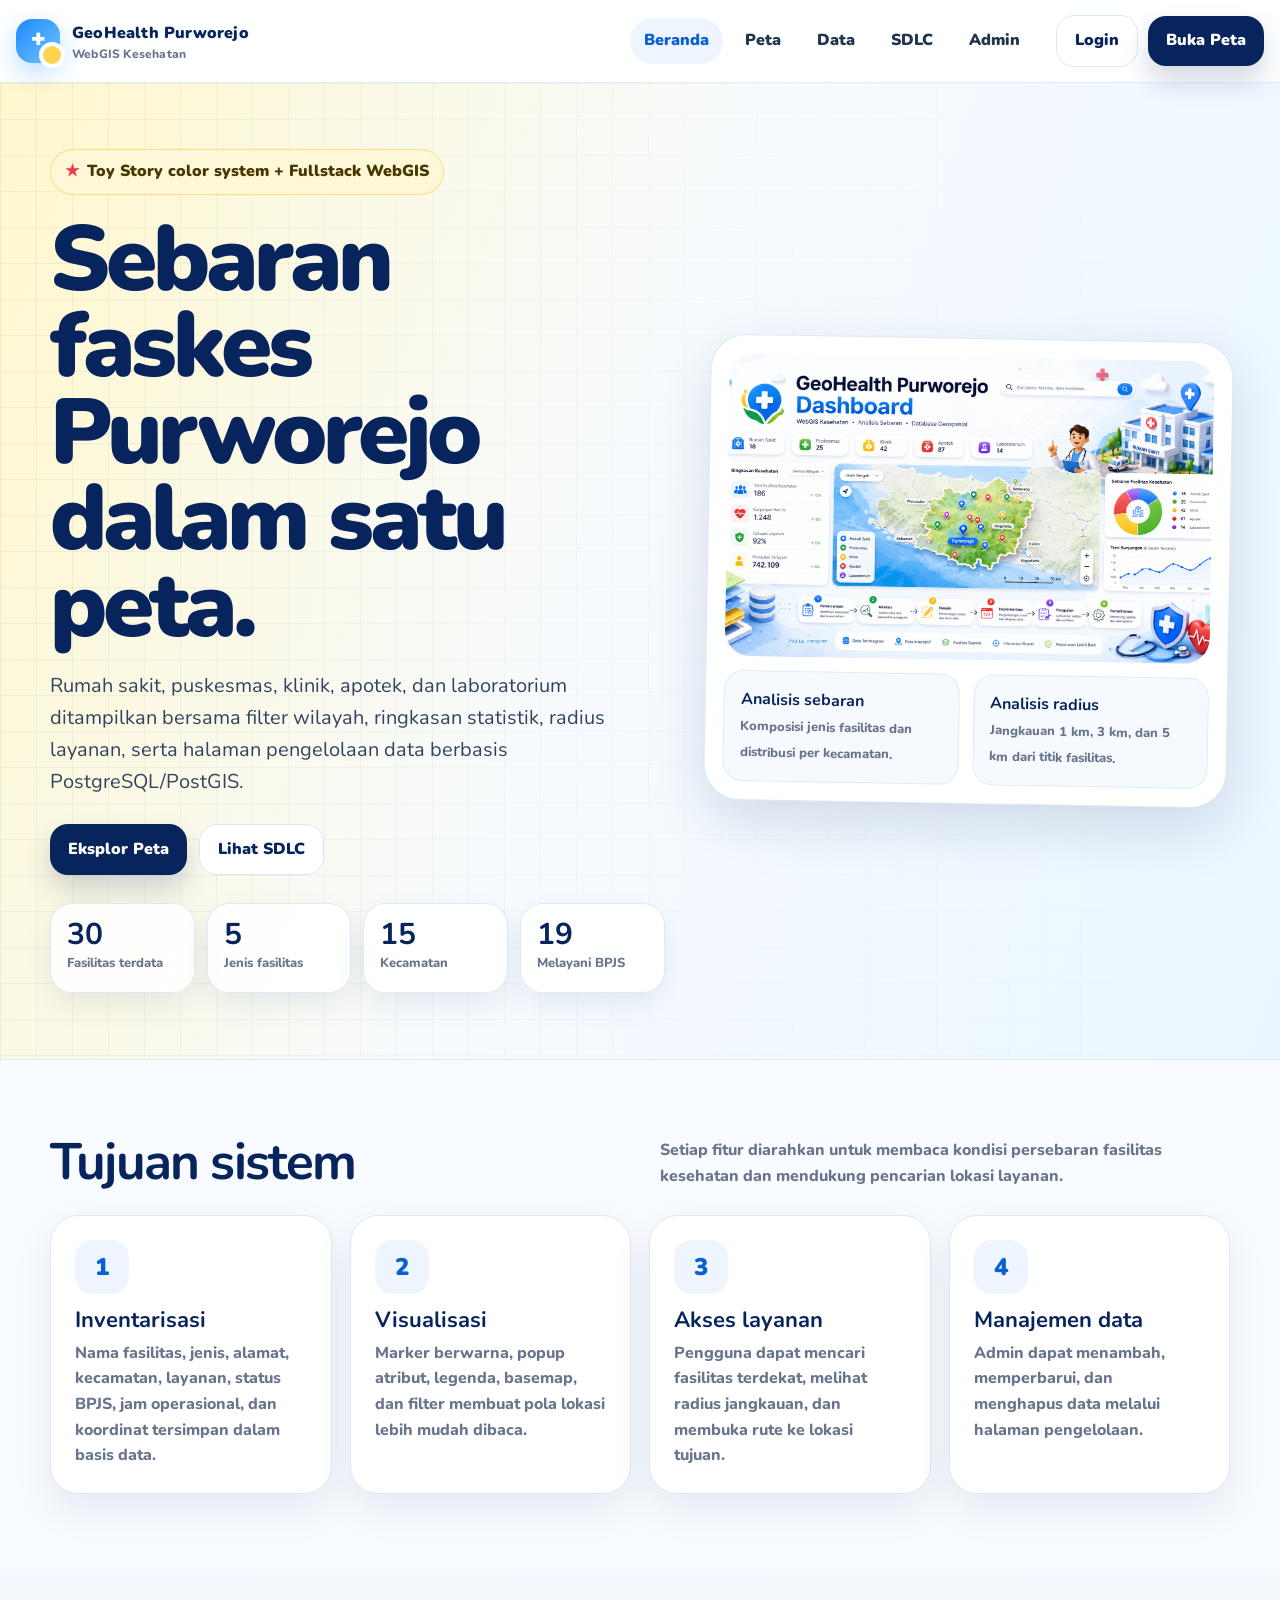
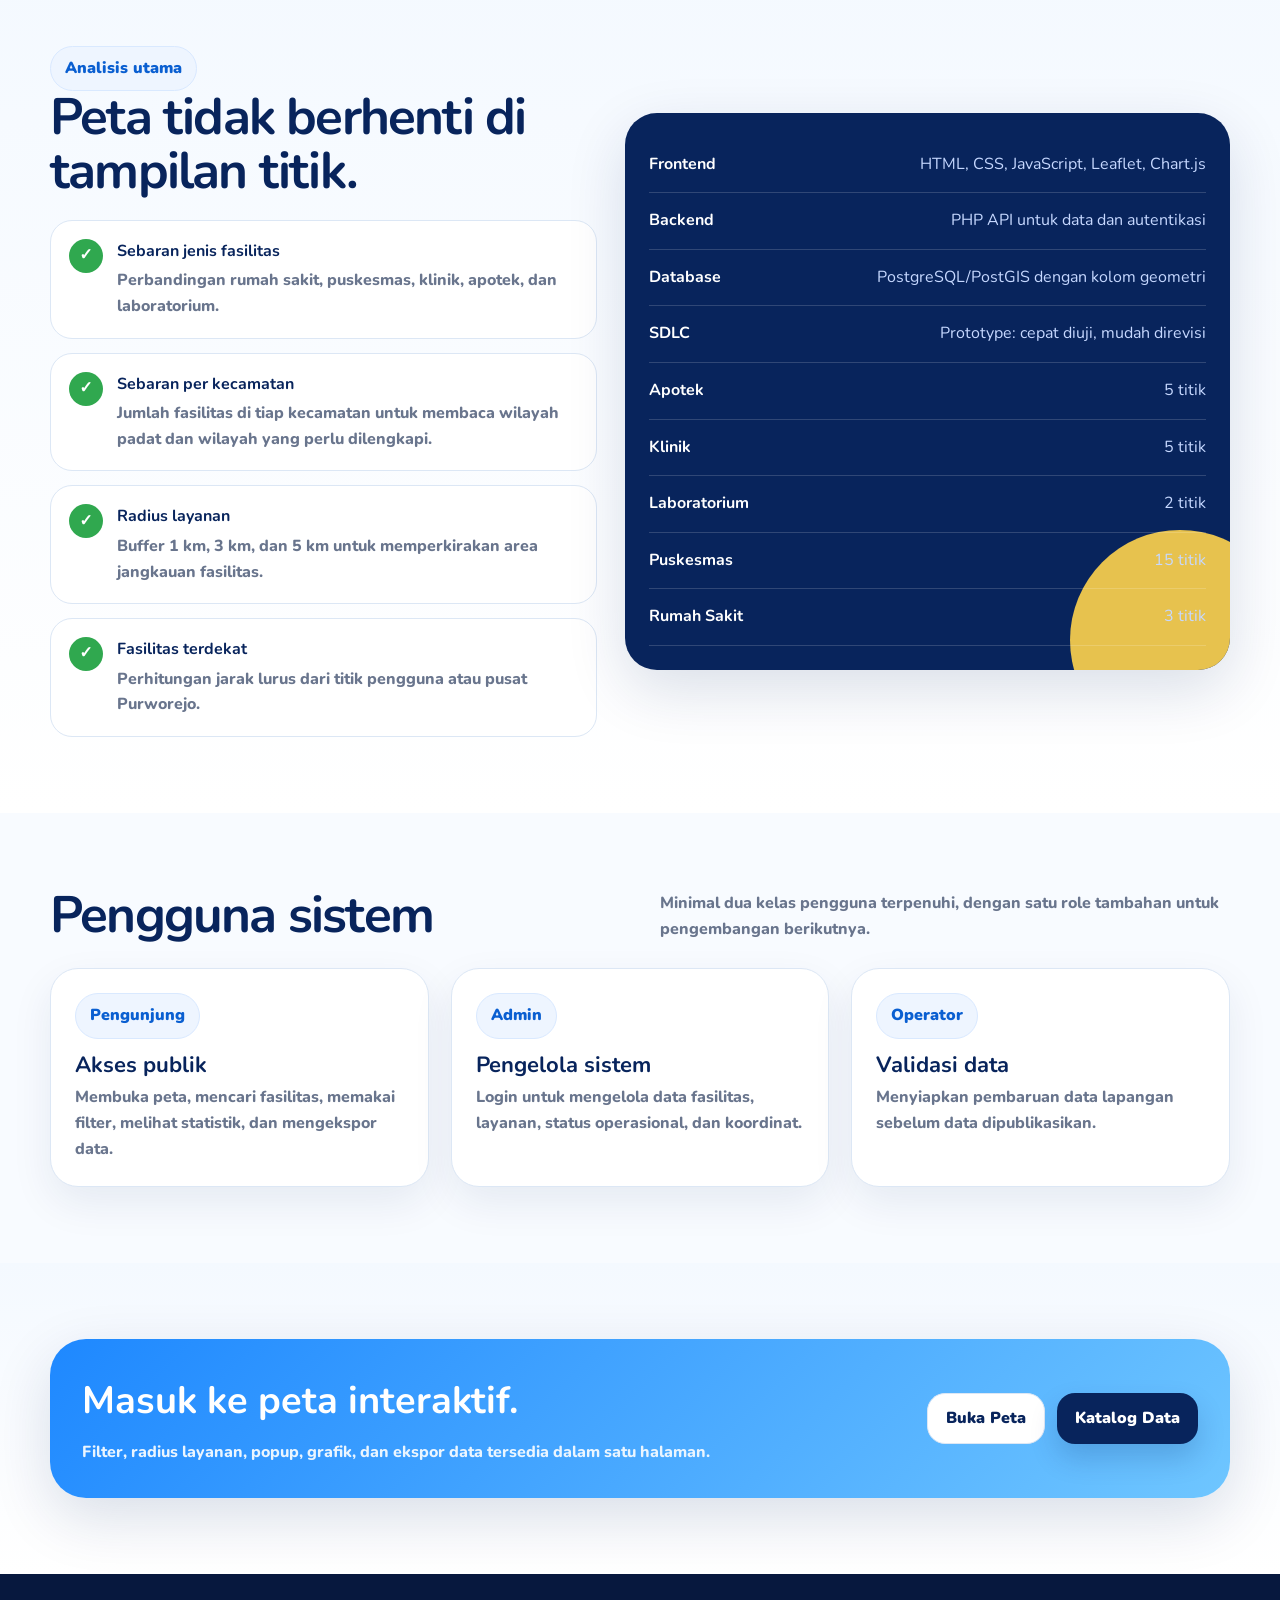
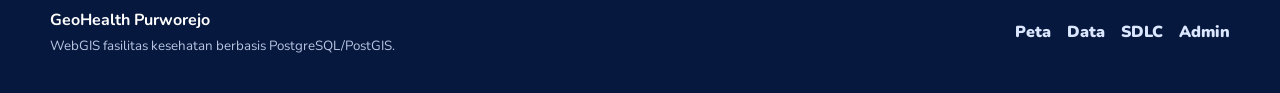
==== commit c7fb7009: "Add files via upload" ====
--- a/index.html
+++ b/index.html
@@ -3,108 +3,111 @@
 <head>
   <meta charset="utf-8">
   <meta name="viewport" content="width=device-width, initial-scale=1">
-  <title>GeoPlay Purworejo | WebGIS Fasilitas Kesehatan</title>
   <link rel="preconnect" href="https://fonts.googleapis.com">
   <link rel="preconnect" href="https://fonts.gstatic.com" crossorigin>
-  <link href="https://fonts.googleapis.com/css2?family=Nunito:wght@400;600;700;800;900;1000&display=swap" rel="stylesheet">
+  <link href="https://fonts.googleapis.com/css2?family=Nunito:wght@400;700;800;900;1000&display=swap" rel="stylesheet">
   <link rel="stylesheet" href="assets/css/style.css">
+  <title>GeoHealth Purworejo | WebGIS Fasilitas Kesehatan</title>
 </head>
 <body>
+
   <nav class="site-nav">
-    <div class="container-narrow nav-inner">
-      <a class="brand" href="index.html"><img src="assets/img/Lambang_Kabupaten_Purworejo.png" alt="Logo Purworejo"><span>GeoPlay Purworejo<small>WebGIS Fasilitas Kesehatan</small></span></a>
+    <div class="container-wide nav-inner">
+      <a class="brand" href="index.html"><span class="brand-mark">✚</span><span>GeoHealth Purworejo<small>WebGIS Kesehatan</small></span></a>
       <button class="mobile-toggle" id="mobileToggle" type="button">☰</button>
       <div class="nav-links" id="navLinks">
-        <a class="active" href="index.html">Beranda</a>
-        <a href="map.html">Peta</a>
-        <a href="data.html">Data</a>
-        <a href="laporan.html">Laporan</a>
-        <a href="login.html">Admin</a>
+        <a href="index.html" data-page="index">Beranda</a>
+        <a href="map.html" data-page="map">Peta</a>
+        <a href="data.html" data-page="data">Data</a>
+        <a href="laporan.html" data-page="laporan">SDLC</a>
+        <a href="admin.html" data-page="admin">Admin</a>
       </div>
-      <div class="nav-actions"><a class="btn btn-light" href="login.html">Login Admin</a><a class="btn btn-primary" href="map.html">Buka Peta</a></div>
+      <div class="nav-actions"><a class="btn btn-light" href="login.html">Login</a><a class="btn btn-primary" href="map.html">Buka Peta</a></div>
     </div>
   </nav>
 
   <header class="hero">
-    <div class="container-narrow hero-inner">
+    <div class="container hero-inner">
       <div>
         <span class="kicker">Toy Story color system + Fullstack WebGIS</span>
-        <h1>Peta faskes yang lebih <span>gacor</span>, visual, dan interaktif.</h1>
-        <p class="lead">Website ini dikembangkan untuk menampilkan sebaran fasilitas kesehatan Kabupaten Purworejo, membantu pengguna menemukan fasilitas terdekat, menampilkan analisis keterjangkauan sederhana, serta menyediakan halaman admin untuk pengelolaan data spasial berbasis PostgreSQL/PostGIS.</p>
-        <div class="hero-cta"><a class="btn btn-primary" href="map.html">Eksplor Peta Interaktif</a><a class="btn btn-light" href="laporan.html">Lihat Analisis & SDLC</a></div>
+        <h1>Sebaran faskes Purworejo dalam satu peta.</h1>
+        <p class="lead">Rumah sakit, puskesmas, klinik, apotek, dan laboratorium ditampilkan bersama filter wilayah, ringkasan statistik, radius layanan, serta halaman pengelolaan data berbasis PostgreSQL/PostGIS.</p>
+        <div class="hero-cta"><a class="btn btn-primary" href="map.html">Eksplor Peta</a><a class="btn btn-light" href="laporan.html">Lihat SDLC</a></div>
         <div class="hero-facts">
-          <div class="fact"><strong id="homeTotal">26</strong><span>Data fasilitas</span></div>
-          <div class="fact"><strong>4</strong><span>Jenis layanan</span></div>
-          <div class="fact"><strong>14</strong><span>Kecamatan terdata</span></div>
-          <div class="fact"><strong>3</strong><span>Jenis user</span></div>
+          <div class="fact"><strong id="homeTotal">0</strong><span>Fasilitas terdata</span></div>
+          <div class="fact"><strong id="homeTypes">0</strong><span>Jenis fasilitas</span></div>
+          <div class="fact"><strong id="homeDistricts">0</strong><span>Kecamatan</span></div>
+          <div class="fact"><strong id="homeBpjs">0</strong><span>Melayani BPJS</span></div>
         </div>
       </div>
-      <div class="hero-map-card" aria-label="Mockup peta interaktif WebGIS">
-        <div class="mock-map">
-          <div class="mock-grid"></div><div class="mock-boundary"></div><div class="mock-route"></div>
-          <div class="mock-pin"></div><div class="mock-pin"></div><div class="mock-pin"></div><div class="mock-pin"></div>
-          <div class="floating-badge">Analisis aktif</div>
-          <div class="mock-panel"><b>Mission Control WebGIS</b><span>Filter layer, popup atribut, radius layanan, fasilitas terdekat, ringkasan kecamatan, dan ekspor data.</span></div>
+      <div class="hero-dashboard">
+        <img src="assets/img/backdrop-dashboard.png" alt="Backdrop dashboard GeoHealth Purworejo">
+        <div class="hero-card-stack">
+          <div class="mini-card"><b>Analisis sebaran</b><span>Komposisi jenis fasilitas dan distribusi per kecamatan.</span></div>
+          <div class="mini-card"><b>Analisis radius</b><span>Jangkauan 1 km, 3 km, dan 5 km dari titik fasilitas.</span></div>
         </div>
       </div>
     </div>
   </header>
 
-  <section class="section" id="tujuan">
-    <div class="container-narrow">
-      <div class="section-head"><h2>Tujuan sistem yang dipakai sebagai dasar analisis</h2><p>Analisis pada website dibuat mengikuti tujuan operasional WebGIS, bukan sekadar menampilkan peta.</p></div>
+  <section class="section">
+    <div class="container">
+      <div class="section-head"><h2>Tujuan sistem</h2><p>Setiap fitur diarahkan untuk membaca kondisi persebaran fasilitas kesehatan dan mendukung pencarian lokasi layanan.</p></div>
       <div class="grid-4">
-        <div class="card"><div class="icon">1</div><h3>Inventarisasi faskes</h3><p>Menghimpun data nama, jenis, alamat, kecamatan, sumber data, dan koordinat fasilitas kesehatan.</p></div>
-        <div class="card"><div class="icon">2</div><h3>Visualisasi sebaran</h3><p>Menampilkan persebaran fasilitas pada peta interaktif agar pola lokasi lebih mudah dibaca.</p></div>
-        <div class="card"><div class="icon">3</div><h3>Aksesibilitas dasar</h3><p>Membantu pengguna mencari fasilitas terdekat, melihat rute, dan menghitung radius layanan.</p></div>
-        <div class="card"><div class="icon">4</div><h3>Pengelolaan data</h3><p>Menyediakan login admin untuk menambah, mengubah, dan menghapus data yang tersimpan di database.</p></div>
+        <div class="card"><div class="icon-bubble">1</div><h3>Inventarisasi</h3><p>Nama fasilitas, jenis, alamat, kecamatan, layanan, status BPJS, jam operasional, dan koordinat tersimpan dalam basis data.</p></div>
+        <div class="card"><div class="icon-bubble">2</div><h3>Visualisasi</h3><p>Marker berwarna, popup atribut, legenda, basemap, dan filter membuat pola lokasi lebih mudah dibaca.</p></div>
+        <div class="card"><div class="icon-bubble">3</div><h3>Akses layanan</h3><p>Pengguna dapat mencari fasilitas terdekat, melihat radius jangkauan, dan membuka rute ke lokasi tujuan.</p></div>
+        <div class="card"><div class="icon-bubble">4</div><h3>Manajemen data</h3><p>Admin dapat menambah, memperbarui, dan menghapus data melalui halaman pengelolaan.</p></div>
       </div>
     </div>
   </section>
 
   <section class="section soft">
-    <div class="container-narrow split">
+    <div class="container split">
       <div>
-        <span class="pill">Analisis yang disediakan</span>
-        <h2 class="big-title">Dibuat agar peta bisa menjawab kebutuhan pengguna.</h2>
+        <span class="pill">Analisis utama</span>
+        <h2 class="big-title">Peta tidak berhenti di tampilan titik.</h2>
         <div class="feature-list">
-          <div class="feature-row"><span class="check">✓</span><div><b>Analisis sebaran per jenis fasilitas</b><p>Grafik dan filter digunakan untuk melihat komposisi Rumah Sakit, Puskesmas, Klinik, dan Apotek.</p></div></div>
-          <div class="feature-row"><span class="check">✓</span><div><b>Analisis sebaran per kecamatan</b><p>Sistem menampilkan kecamatan dengan jumlah fasilitas terbanyak dan kecamatan yang masih minim data.</p></div></div>
-          <div class="feature-row"><span class="check">✓</span><div><b>Analisis jangkauan radius</b><p>Pengguna dapat memilih radius 1 km, 3 km, atau 5 km dari fasilitas tertentu untuk melihat jumlah fasilitas di sekitar titik tersebut.</p></div></div>
-          <div class="feature-row"><span class="check">✓</span><div><b>Analisis fasilitas terdekat</b><p>Jika lokasi pengguna diaktifkan, sistem menghitung fasilitas terdekat berdasarkan jarak lurus.</p></div></div>
+          <div class="feature-row"><span class="check">✓</span><div><b>Sebaran jenis fasilitas</b><p>Perbandingan rumah sakit, puskesmas, klinik, apotek, dan laboratorium.</p></div></div>
+          <div class="feature-row"><span class="check">✓</span><div><b>Sebaran per kecamatan</b><p>Jumlah fasilitas di tiap kecamatan untuk membaca wilayah padat dan wilayah yang perlu dilengkapi.</p></div></div>
+          <div class="feature-row"><span class="check">✓</span><div><b>Radius layanan</b><p>Buffer 1 km, 3 km, dan 5 km untuk memperkirakan area jangkauan fasilitas.</p></div></div>
+          <div class="feature-row"><span class="check">✓</span><div><b>Fasilitas terdekat</b><p>Perhitungan jarak lurus dari titik pengguna atau pusat Purworejo.</p></div></div>
         </div>
       </div>
       <div class="preview-panel">
-        <div class="line"><b>Frontend</b><span>HTML, CSS, JavaScript, Leaflet</span></div>
-        <div class="line"><b>Analisis spasial</b><span>Buffer radius, jarak terdekat, statistik titik</span></div>
-        <div class="line"><b>Backend</b><span>PHP API</span></div>
-        <div class="line"><b>Database</b><span>PostgreSQL + PostGIS</span></div>
-        <div class="line"><b>SDLC</b><span>Prototype</span></div>
+        <div class="line"><b>Frontend</b><span>HTML, CSS, JavaScript, Leaflet, Chart.js</span></div>
+        <div class="line"><b>Backend</b><span>PHP API untuk data dan autentikasi</span></div>
+        <div class="line"><b>Database</b><span>PostgreSQL/PostGIS dengan kolom geometri</span></div>
+        <div class="line"><b>SDLC</b><span>Prototype: cepat diuji, mudah direvisi</span></div>
+        <div id="homeTypeList"></div>
       </div>
     </div>
   </section>
 
   <section class="section">
-    <div class="container-narrow">
-      <div class="section-head"><h2>Struktur website</h2><p>Halaman dibuat jelas agar memenuhi kebutuhan tugas sekaligus mudah diuji.</p></div>
+    <div class="container">
+      <div class="section-head"><h2>Pengguna sistem</h2><p>Minimal dua kelas pengguna terpenuhi, dengan satu role tambahan untuk pengembangan berikutnya.</p></div>
       <div class="grid-3">
-        <div class="card role-card"><span class="pill">Public User</span><h3>Pengunjung</h3><p>Membuka peta, mencari fasilitas, menggunakan filter, melihat analisis, dan mengekspor data tanpa login.</p></div>
-        <div class="card role-card"><span class="pill">Admin</span><h3>Pengelola Website</h3><p>Login untuk mengelola data fasilitas kesehatan yang tersimpan di PostgreSQL/PostGIS.</p></div>
-        <div class="card role-card"><span class="pill">Operator</span><h3>Pengelola Data Lapangan</h3><p>Role tambahan tersedia di database untuk kebutuhan validasi dan pembaruan data pada pengembangan lanjutan.</p></div>
+        <div class="card"><span class="pill">Pengunjung</span><h3>Akses publik</h3><p>Membuka peta, mencari fasilitas, memakai filter, melihat statistik, dan mengekspor data.</p></div>
+        <div class="card"><span class="pill">Admin</span><h3>Pengelola sistem</h3><p>Login untuk mengelola data fasilitas, layanan, status operasional, dan koordinat.</p></div>
+        <div class="card"><span class="pill">Operator</span><h3>Validasi data</h3><p>Menyiapkan pembaruan data lapangan sebelum data dipublikasikan.</p></div>
       </div>
     </div>
   </section>
 
   <section class="section soft">
-    <div class="container-narrow">
+    <div class="container">
       <div class="cta">
-        <div><h2>Masuk ke mode eksplorasi peta.</h2><p>Gunakan peta untuk mencoba filter, buffer radius, fasilitas terdekat, statistik sebaran, dan ekspor CSV.</p></div>
-        <div class="hero-cta"><a class="btn btn-light" href="map.html">Buka Peta</a><a class="btn btn-primary" href="login.html">Login Admin</a></div>
+        <div><h2>Masuk ke peta interaktif.</h2><p>Filter, radius layanan, popup, grafik, dan ekspor data tersedia dalam satu halaman.</p></div>
+        <div class="hero-cta"><a class="btn btn-light" href="map.html">Buka Peta</a><a class="btn btn-primary" href="data.html">Katalog Data</a></div>
       </div>
     </div>
   </section>
 
-  <footer class="site-footer"><div class="container-narrow footer-inner"><div><b>GeoPlay Purworejo</b><br><small>WebGIS fasilitas kesehatan berbasis PostgreSQL/PostGIS.</small></div><div class="footer-links"><a href="map.html">Peta</a><a href="data.html">Data</a><a href="laporan.html">Laporan</a><a href="login.html">Admin</a></div></div></footer>
+  <footer class="site-footer"><div class="container footer-inner"><div><b>GeoHealth Purworejo</b><br><small>WebGIS fasilitas kesehatan berbasis PostgreSQL/PostGIS.</small></div><div class="footer-links"><a href="map.html">Peta</a><a href="data.html">Data</a><a href="laporan.html">SDLC</a><a href="admin.html">Admin</a></div></div></footer>
+  <script src="assets/js/health-data.js"></script>
   <script src="assets/js/common.js"></script>
+  <script src="assets/js/home.js"></script>
+  <script>document.querySelector('[data-page="index"]').classList.add('active')</script>
 </body>
 </html>
--- a/assets/css/style.css
+++ b/assets/css/style.css
@@ -1,47 +1,36 @@
+
 :root{
-  --toy-blue:#1f6fd6;
-  --toy-blue-dark:#0f3f94;
-  --toy-yellow:#ffd23f;
-  --toy-red:#e63946;
-  --toy-green:#2fb344;
-  --toy-purple:#7c4dff;
-  --toy-sky:#e9f6ff;
-  --ink:#14213d;
-  --muted:#5b667a;
-  --line:#d9e5f3;
-  --soft:#f4f9ff;
-  --surface:#ffffff;
-  --shadow:0 22px 55px rgba(20,33,61,.14);
-  --shadow-sm:0 12px 28px rgba(20,33,61,.10);
-  --radius:24px;
-  --radius-sm:16px;
+  --navy:#08245c;
+  --blue:#1e88ff;
+  --blue-dark:#0a5fd1;
+  --yellow:#ffd34d;
+  --red:#ef3b45;
+  --green:#30a84f;
+  --purple:#7b45d9;
+  --cream:#fff6d8;
+  --paper:#ffffff;
+  --soft:#f3f8ff;
+  --ink:#16233c;
+  --muted:#69758d;
+  --line:#dce7f5;
+  --shadow:0 20px 60px rgba(8,36,92,.14);
+  --radius:28px;
 }
 *{box-sizing:border-box}
 html{scroll-behavior:smooth}
-body{margin:0;font-family:'Nunito','Inter',system-ui,-apple-system,BlinkMacSystemFont,'Segoe UI',sans-serif;color:var(--ink);background:#fff;line-height:1.55;overflow-x:hidden}
-a{text-decoration:none;color:inherit}
-img{max-width:100%;display:block}
+body{margin:0;font-family:'Nunito',system-ui,-apple-system,Segoe UI,sans-serif;color:var(--ink);background:#f8fbff;line-height:1.6}
+a{color:inherit;text-decoration:none}
 button,input,select,textarea{font:inherit}
-.container-narrow{max-width:1200px;margin:0 auto;padding:0 22px}
-.site-nav{position:sticky;top:0;z-index:2000;background:rgba(255,255,255,.88);backdrop-filter:blur(18px);border-bottom:1px solid rgba(217,229,243,.92)}
-.nav-inner{height:76px;display:flex;align-items:center;justify-content:space-between;gap:18px}
-.brand{display:flex;align-items:center;gap:12px;font-weight:1000;letter-spacing:-.03em}
-.brand img{width:42px;height:42px;object-fit:contain;filter:drop-shadow(0 6px 10px rgba(31,111,214,.14))}
-.brand span{display:block;font-size:1.05rem}.brand small{display:block;color:var(--muted);font-weight:800;font-size:.74rem;margin-top:-2px;letter-spacing:0}
-.nav-links{display:flex;align-items:center;gap:8px;flex-wrap:wrap}.nav-links a{padding:10px 13px;border-radius:999px;color:#344054;font-weight:900;font-size:.92rem}.nav-links a:hover,.nav-links a.active{background:linear-gradient(135deg,var(--toy-yellow),#ffe88d);color:#10294f;box-shadow:0 8px 18px rgba(255,210,63,.25)}
-.nav-actions{display:flex;align-items:center;gap:10px}.btn{display:inline-flex;align-items:center;justify-content:center;gap:8px;border:none;border-radius:999px;padding:12px 19px;font-weight:1000;cursor:pointer;transition:.18s ease;font-size:.94rem}.btn:hover{transform:translateY(-2px)}.btn-primary{background:linear-gradient(135deg,var(--toy-blue),#3f8cff);color:#fff;box-shadow:0 14px 30px rgba(31,111,214,.24)}.btn-primary:hover{background:linear-gradient(135deg,var(--toy-blue-dark),var(--toy-blue))}.btn-light{background:#fff;color:var(--ink);border:1px solid var(--line);box-shadow:0 8px 18px rgba(20,33,61,.06)}.btn-soft{background:#fff6c7;color:#6f4a00;border:1px solid #ffe88d}.btn-dark{background:#14213d;color:#fff}.btn-danger{background:var(--toy-red);color:#fff}.btn-warning{background:var(--toy-yellow);color:#3d2a00}.btn-sm{padding:9px 12px;font-size:.84rem}.mobile-toggle{display:none;background:#fff;border:1px solid var(--line);border-radius:14px;padding:10px 12px;font-weight:1000}
-.kicker,.pill{display:inline-flex;align-items:center;gap:8px;border-radius:999px;background:linear-gradient(135deg,#fff6c7,#fff);border:1px solid #ffe28a;color:#6d4b00;font-weight:1000;padding:8px 12px;font-size:.82rem}.kicker::before,.pill::before{content:"★";color:var(--toy-red)}
-.hero{position:relative;overflow:hidden;background:radial-gradient(circle at 13% 13%,rgba(255,210,63,.46),transparent 30%),radial-gradient(circle at 86% 16%,rgba(230,57,70,.13),transparent 30%),linear-gradient(135deg,#eaf7ff 0%,#f8fcff 48%,#fff9d8 100%)}
-.hero::before{content:"";position:absolute;inset:0;background-image:linear-gradient(rgba(31,111,214,.07) 1px,transparent 1px),linear-gradient(90deg,rgba(31,111,214,.07) 1px,transparent 1px);background-size:46px 46px;mask-image:linear-gradient(to bottom,#000,transparent 84%)}
-.hero::after{content:"";position:absolute;left:-6%;right:-6%;bottom:-90px;height:180px;background:radial-gradient(70px 35px at 8% 40%,#fff 96%,transparent),radial-gradient(95px 46px at 23% 25%,#fff 96%,transparent),radial-gradient(76px 42px at 41% 45%,#fff 96%,transparent),radial-gradient(110px 52px at 65% 28%,#fff 96%,transparent),radial-gradient(90px 44px at 83% 48%,#fff 96%,transparent)}
-.hero-inner{position:relative;z-index:1;display:grid;grid-template-columns:1.04fr .96fr;gap:44px;align-items:center;min-height:690px;padding-top:54px;padding-bottom:96px}
-.hero h1{font-size:clamp(2.6rem,6vw,5.7rem);line-height:.95;margin:18px 0 18px;letter-spacing:-.08em;font-weight:1000;color:#10294f}.hero h1 span{display:inline-block;color:var(--toy-red);text-shadow:3px 3px 0 var(--toy-yellow)}
-.lead{font-size:1.12rem;color:#3f4d63;max-width:680px}.hero-cta{display:flex;gap:12px;flex-wrap:wrap;margin-top:24px}.hero-facts{display:grid;grid-template-columns:repeat(4,1fr);gap:12px;margin-top:30px}.fact{background:rgba(255,255,255,.78);border:1px solid rgba(217,229,243,.95);border-radius:20px;padding:15px;box-shadow:var(--shadow-sm)}.fact strong{font-size:1.65rem;color:var(--toy-blue);display:block;line-height:1}.fact span{display:block;color:var(--muted);font-weight:800;font-size:.84rem;margin-top:4px}
-.hero-map-card{position:relative}.hero-map-card::before{content:"";position:absolute;inset:-18px;background:linear-gradient(135deg,var(--toy-yellow),var(--toy-red),var(--toy-blue));border-radius:34px;transform:rotate(-2deg);opacity:.88}.mock-map{position:relative;height:500px;border-radius:30px;background:linear-gradient(135deg,#ccecff,#f9fdff);border:8px solid #fff;box-shadow:var(--shadow);overflow:hidden}.mock-grid{position:absolute;inset:0;background-image:linear-gradient(rgba(31,111,214,.13) 1px,transparent 1px),linear-gradient(90deg,rgba(31,111,214,.13) 1px,transparent 1px);background-size:38px 38px}.mock-boundary{position:absolute;left:20%;top:16%;width:58%;height:64%;background:rgba(255,210,63,.45);clip-path:polygon(21% 4%,61% 5%,84% 22%,75% 52%,91% 76%,52% 92%,18% 80%,5% 51%,14% 30%);border:3px solid var(--toy-blue);filter:drop-shadow(0 16px 25px rgba(31,111,214,.22))}.mock-route{position:absolute;left:29%;top:54%;width:46%;height:12%;border-top:6px dashed var(--toy-red);transform:rotate(-18deg);border-radius:999px}.mock-pin{position:absolute;width:25px;height:25px;border-radius:50% 50% 50% 0;background:var(--toy-red);border:4px solid #fff;box-shadow:0 12px 20px rgba(20,33,61,.24);transform:rotate(-45deg);animation:bounce 2.4s ease-in-out infinite}.mock-pin::after{content:"";position:absolute;inset:5px;border-radius:50%;background:#fff}.mock-pin:nth-of-type(3){left:39%;top:38%;background:var(--toy-green);animation-delay:.2s}.mock-pin:nth-of-type(4){left:62%;top:35%;background:var(--toy-red);animation-delay:.4s}.mock-pin:nth-of-type(5){left:51%;top:58%;background:var(--toy-blue);animation-delay:.6s}.mock-pin:nth-of-type(6){left:69%;top:66%;background:var(--toy-purple);animation-delay:.8s}.mock-panel{position:absolute;left:20px;right:20px;bottom:20px;background:rgba(255,255,255,.92);backdrop-filter:blur(14px);border:1px solid #fff;border-radius:22px;padding:18px;box-shadow:var(--shadow-sm)}.mock-panel b{display:block;font-size:1.12rem}.mock-panel span{display:block;color:var(--muted);font-weight:700}.floating-badge{position:absolute;right:20px;top:20px;background:var(--toy-yellow);border-radius:999px;padding:10px 14px;font-weight:1000;box-shadow:0 12px 22px rgba(20,33,61,.14);border:3px solid #fff}
-@keyframes bounce{0%,100%{transform:translateY(0) rotate(-45deg)}50%{transform:translateY(-9px) rotate(-45deg)}}
-.section{padding:84px 0}.section.soft{background:linear-gradient(180deg,#f6fbff,#fff)}.section-head{display:flex;justify-content:space-between;align-items:end;gap:24px;margin-bottom:28px}.section-head h2{font-size:clamp(2rem,3.7vw,3.4rem);line-height:1;margin:0;letter-spacing:-.06em;font-weight:1000;color:#10294f}.section-head p{color:var(--muted);max-width:560px;margin:0;font-weight:700}.grid-4{display:grid;grid-template-columns:repeat(4,1fr);gap:18px}.grid-3{display:grid;grid-template-columns:repeat(3,1fr);gap:18px}.grid-2{display:grid;grid-template-columns:repeat(2,1fr);gap:18px}.card{background:#fff;border:1px solid var(--line);border-radius:var(--radius);padding:24px;box-shadow:var(--shadow-sm);position:relative;overflow:hidden}.card::after{content:"";position:absolute;right:-55px;top:-55px;width:120px;height:120px;background:radial-gradient(circle,rgba(255,210,63,.22),transparent 65%);pointer-events:none}.card:hover{transform:translateY(-3px);transition:.18s ease;box-shadow:var(--shadow)}.icon{width:52px;height:52px;border-radius:18px;display:grid;place-items:center;background:linear-gradient(135deg,var(--toy-blue),#5ca2ff);color:#fff;font-size:1.45rem;font-weight:1000;box-shadow:0 12px 24px rgba(31,111,214,.20)}.card h3{margin:14px 0 7px;font-size:1.2rem}.card p{color:var(--muted);font-weight:700;margin:0}.split{display:grid;grid-template-columns:1.02fr .98fr;gap:34px;align-items:center}.big-title{font-size:clamp(2rem,4vw,3.5rem);letter-spacing:-.06em;line-height:1.02;margin:14px 0;color:#10294f}.feature-list{display:grid;gap:14px;margin-top:20px}.feature-row{display:flex;gap:14px;align-items:flex-start;background:#fff;border:1px solid var(--line);padding:18px;border-radius:20px;box-shadow:var(--shadow-sm)}.check{width:30px;height:30px;flex:0 0 30px;border-radius:50%;background:var(--toy-green);color:#fff;display:grid;place-items:center;font-weight:1000}.feature-row p{margin:4px 0 0;color:var(--muted);font-weight:700}.preview-panel{background:#10294f;color:#fff;border-radius:30px;padding:24px;box-shadow:var(--shadow);position:relative;overflow:hidden}.preview-panel::before{content:"";position:absolute;right:-80px;top:-80px;width:210px;height:210px;border-radius:50%;background:rgba(255,210,63,.24)}.line{display:flex;justify-content:space-between;gap:18px;border-bottom:1px solid rgba(255,255,255,.14);padding:16px 0;position:relative}.line span{color:#d7e5ff;font-weight:800;text-align:right}.role-card .pill{margin-bottom:12px}.cta{display:flex;justify-content:space-between;gap:24px;align-items:center;background:linear-gradient(135deg,var(--toy-blue),#4d96ff);color:#fff;border-radius:34px;padding:34px;box-shadow:var(--shadow);position:relative;overflow:hidden}.cta::after{content:"★";position:absolute;font-size:9rem;color:rgba(255,255,255,.13);right:32px;bottom:-55px}.cta h2{margin:0;font-size:2.2rem;letter-spacing:-.05em}.cta p{margin:6px 0 0;color:#e9f4ff;font-weight:700}.site-footer{border-top:1px solid var(--line);padding:30px 0;background:#fff}.footer-inner{display:flex;justify-content:space-between;gap:20px;align-items:center}.footer-links{display:flex;gap:16px;flex-wrap:wrap}.footer-links a{font-weight:900;color:var(--toy-blue)}
-.page-hero{background:radial-gradient(circle at 12% 0,rgba(255,210,63,.48),transparent 33%),linear-gradient(135deg,#eaf7ff,#fff);padding:70px 0;border-bottom:1px solid var(--line)}.page-hero h1{font-size:clamp(2.1rem,5vw,4.5rem);line-height:.98;letter-spacing:-.07em;margin:16px 0 12px;color:#10294f}.page-hero p{max-width:850px;color:var(--muted);font-size:1.08rem;font-weight:700}.auth-card{max-width:520px;margin:70px auto;background:#fff;border:1px solid var(--line);border-radius:32px;padding:34px;box-shadow:var(--shadow)}.form-group label{display:block;font-weight:1000;margin-bottom:7px}.input,.select,textarea{width:100%;border:1px solid #c7d7ea;border-radius:15px;padding:12px 13px;background:#fff;color:var(--ink);outline:none}textarea{min-height:96px;resize:vertical}.input:focus,.select:focus,textarea:focus{border-color:var(--toy-blue);box-shadow:0 0 0 4px rgba(31,111,214,.12)}.form-grid{display:grid;grid-template-columns:repeat(2,1fr);gap:12px}.notice,.success,.error{border-radius:16px;padding:12px 14px;font-weight:800}.notice{background:#fff6c7;color:#6f4a00}.success{background:#e9fbe9;color:#0f6b25}.error{background:#ffe8eb;color:#ad1f2e}.admin-layout{display:grid;grid-template-columns:390px 1fr;gap:20px;align-items:start}.admin-map{height:340px;border-radius:22px;border:1px solid var(--line);overflow:hidden}.table-wrap{overflow:auto;background:#fff;border:1px solid var(--line);border-radius:24px;box-shadow:var(--shadow-sm)}.data-table{width:100%;border-collapse:collapse;min-width:820px}.data-table th,.data-table td{padding:14px 15px;border-bottom:1px solid var(--line);text-align:left;vertical-align:top}.data-table th{background:#f5f9ff;font-weight:1000;color:#10294f}.data-table tr:hover td{background:#fffbe7}.mini-text{color:var(--muted);font-size:.88rem;font-weight:700}.timeline{display:grid;gap:14px}.timeline-item{position:relative;background:#fff;border:1px solid var(--line);border-radius:22px;padding:20px 20px 20px 58px;box-shadow:var(--shadow-sm)}.timeline-item::before{content:"";position:absolute;left:21px;top:22px;width:20px;height:20px;background:var(--toy-yellow);border:5px solid var(--toy-blue);border-radius:50%}.timeline-item b{font-size:1.05rem}.timeline-item p{margin:6px 0 0;color:var(--muted);font-weight:700}.analysis-card{border-left:8px solid var(--toy-yellow)}.toy-chip{display:inline-flex;align-items:center;gap:7px;border-radius:999px;background:#f0f7ff;border:1px solid var(--line);padding:8px 11px;font-weight:1000;color:#10294f}.toy-chip.red{background:#fff0f2;color:#9e1824}.toy-chip.green{background:#eafbec;color:#0b6b21}.toy-chip.yellow{background:#fff6c7;color:#6d4b00}
-@media(max-width:1020px){.nav-actions{display:none}.hero-inner,.split,.admin-layout{grid-template-columns:1fr}.grid-4{grid-template-columns:repeat(2,1fr)}.hero-inner{min-height:auto}.section-head{display:block}.section-head p{margin-top:10px}.hero-map-card{max-width:620px}.hero-facts{grid-template-columns:repeat(2,1fr)}}
-@media(max-width:720px){.container-narrow{padding:0 16px}.mobile-toggle{display:inline-flex}.nav-inner{height:auto;min-height:70px;align-items:flex-start;padding-top:12px;padding-bottom:12px}.nav-links{display:none;position:absolute;top:70px;left:12px;right:12px;background:#fff;border:1px solid var(--line);border-radius:22px;padding:12px;box-shadow:var(--shadow);z-index:20}.nav-links.open{display:grid}.brand small{display:none}.hero-inner{padding-top:40px}.hero h1{font-size:3rem}.grid-4,.grid-3,.grid-2,.form-grid,.hero-facts{grid-template-columns:1fr}.mock-map{height:380px}.footer-inner,.cta{display:block}.footer-links{margin-top:14px}.section{padding:58px 0}.card{padding:20px}.page-hero{padding:46px 0}.auth-card{margin:34px auto;padding:24px}}
-@media print{.site-nav,.map-actions,.btn,.footer-links{display:none!important}.section{padding:26px 0}.card,.table-wrap{box-shadow:none}.page-hero{padding:30px 0}}
-.hidden{display:none!important}
+img{max-width:100%;display:block}.container{width:min(1180px,calc(100% - 40px));margin:0 auto}.container-wide{width:min(1420px,calc(100% - 32px));margin:0 auto}
+.site-nav{position:sticky;top:0;z-index:80;background:rgba(255,255,255,.86);backdrop-filter:blur(16px);border-bottom:1px solid rgba(220,231,245,.8)}
+.nav-inner{height:82px;display:flex;align-items:center;gap:22px}.brand{display:flex;align-items:center;gap:12px;font-weight:1000;color:var(--navy);letter-spacing:.2px}.brand-mark{width:44px;height:44px;border-radius:16px;background:linear-gradient(135deg,var(--blue),#6fc6ff);display:grid;place-items:center;color:white;box-shadow:0 10px 24px rgba(30,136,255,.28);position:relative}.brand-mark:after{content:'';position:absolute;width:18px;height:18px;border-radius:50%;right:-5px;bottom:-5px;background:var(--yellow);border:4px solid #fff}.brand small{display:block;color:var(--muted);font-size:12px;line-height:1.2;font-weight:800}.nav-links{display:flex;align-items:center;gap:8px;margin-left:auto}.nav-links a{padding:10px 14px;border-radius:999px;color:#233450;font-weight:900}.nav-links a:hover,.nav-links a.active{background:#eef5ff;color:var(--blue-dark)}.nav-actions{display:flex;align-items:center;gap:10px}.mobile-toggle{display:none;border:0;background:var(--navy);color:white;border-radius:14px;padding:10px 13px;font-weight:1000}
+.btn{border:0;cursor:pointer;display:inline-flex;align-items:center;justify-content:center;gap:8px;border-radius:18px;padding:12px 18px;font-weight:1000;transition:.2s ease;min-height:46px}.btn:hover{transform:translateY(-1px)}.btn-primary{background:var(--navy);color:white;box-shadow:0 14px 28px rgba(8,36,92,.18)}.btn-blue{background:var(--blue);color:white}.btn-red{background:var(--red);color:white}.btn-yellow{background:var(--yellow);color:#3d2b00}.btn-green{background:var(--green);color:white}.btn-light{background:white;color:var(--navy);border:1px solid var(--line)}.btn-ghost{background:#edf5ff;color:var(--navy)}.btn-sm{padding:8px 12px;border-radius:13px;min-height:36px;font-size:13px}
+.kicker,.pill,.category-chip{display:inline-flex;align-items:center;gap:8px;border-radius:999px;padding:9px 14px;font-weight:1000;color:#483800;background:#fff8d8;border:1px solid rgba(255,211,77,.65)}.kicker:before{content:'★';color:var(--red)}.pill{background:#eef5ff;color:var(--blue-dark);border-color:#d9e9ff}.category-row{display:flex;gap:12px;overflow:auto;padding:4px 0 14px;scrollbar-width:thin}.category-chip{white-space:nowrap;border:0;background:white;color:#10264e;box-shadow:0 10px 22px rgba(8,36,92,.08);cursor:pointer}.category-chip.active{background:#0d0d0f;color:white}.category-chip .dot{width:10px;height:10px;border-radius:50%;background:var(--blue)}
+.hero{position:relative;overflow:hidden;background:linear-gradient(110deg,#fff7cc 0%,#f7fbff 48%,#eaf6ff 100%);border-bottom:1px solid #deecfb}.hero:before{content:'';position:absolute;inset:0;background-image:linear-gradient(rgba(8,36,92,.05) 1px,transparent 1px),linear-gradient(90deg,rgba(8,36,92,.05) 1px,transparent 1px);background-size:36px 36px;mask-image:linear-gradient(90deg,#000,rgba(0,0,0,.45),transparent)}.hero-inner{position:relative;display:grid;grid-template-columns:1.08fr .92fr;gap:42px;align-items:center;min-height:620px;padding:66px 0}.hero h1{font-size:clamp(48px,7.2vw,104px);line-height:.94;letter-spacing:-4px;margin:22px 0 20px;color:var(--navy);font-weight:1000}.hero h1 span{color:var(--red);text-shadow:0 8px 0 var(--yellow)}.lead{font-size:20px;color:#34435f;max-width:760px;margin:0 0 26px}.hero-cta{display:flex;gap:12px;flex-wrap:wrap}.hero-facts{display:grid;grid-template-columns:repeat(4,1fr);gap:12px;margin-top:28px}.fact{background:rgba(255,255,255,.86);border:1px solid rgba(220,231,245,.9);border-radius:22px;padding:16px;box-shadow:0 12px 30px rgba(8,36,92,.08)}.fact strong{display:block;font-size:30px;line-height:1;color:var(--navy)}.fact span{color:var(--muted);font-weight:800;font-size:13px}.hero-dashboard{background:white;border-radius:36px;padding:18px;box-shadow:var(--shadow);border:1px solid rgba(220,231,245,.9);transform:rotate(1deg)}.hero-dashboard img{border-radius:26px;aspect-ratio:16/10;object-fit:cover}.hero-card-stack{display:grid;grid-template-columns:1fr 1fr;gap:14px;margin-top:14px}.mini-card{padding:16px;border-radius:20px;background:#f6faff;border:1px solid #deebfb}.mini-card b{display:block;color:var(--navy)}.mini-card span{font-size:13px;color:var(--muted);font-weight:800}
+.section{padding:76px 0}.section.soft{background:linear-gradient(180deg,#f4f9ff,#fff)}.section-head{display:flex;align-items:end;justify-content:space-between;gap:20px;margin-bottom:26px}.section-head h2,.big-title{font-size:clamp(32px,4vw,56px);line-height:1.04;letter-spacing:-1.8px;color:var(--navy);margin:0}.section-head p{color:var(--muted);font-weight:800;max-width:570px;margin:0}.grid-2{display:grid;grid-template-columns:repeat(2,1fr);gap:22px}.grid-3{display:grid;grid-template-columns:repeat(3,1fr);gap:22px}.grid-4{display:grid;grid-template-columns:repeat(4,1fr);gap:18px}.card{background:white;border:1px solid var(--line);border-radius:var(--radius);padding:24px;box-shadow:0 16px 42px rgba(8,36,92,.08)}.card h3{font-size:22px;line-height:1.12;margin:14px 0 8px;color:var(--navy)}.card p{margin:0;color:var(--muted);font-weight:800}.icon-bubble{width:54px;height:54px;border-radius:18px;display:grid;place-items:center;font-size:24px;background:#eef5ff;color:var(--blue-dark);font-weight:1000}.split{display:grid;grid-template-columns:.95fr 1.05fr;gap:28px;align-items:center}.feature-list{display:grid;gap:14px;margin-top:22px}.feature-row{display:flex;gap:14px;background:white;border:1px solid var(--line);border-radius:22px;padding:18px}.check{width:34px;height:34px;border-radius:50%;display:grid;place-items:center;background:var(--green);color:white;font-weight:1000;flex:0 0 auto}.feature-row b{color:var(--navy)}.feature-row p{margin:4px 0 0;color:var(--muted);font-weight:800}.preview-panel{background:var(--navy);color:white;border-radius:32px;padding:24px;box-shadow:var(--shadow);position:relative;overflow:hidden}.preview-panel:before{content:'';position:absolute;inset:auto -60px -80px auto;width:220px;height:220px;background:var(--yellow);border-radius:50%;opacity:.9}.line{position:relative;display:flex;justify-content:space-between;gap:14px;border-bottom:1px solid rgba(255,255,255,.16);padding:15px 0}.line span{color:#c6d8ff;text-align:right}.cta{display:flex;align-items:center;justify-content:space-between;gap:22px;background:linear-gradient(135deg,var(--blue),#6fc6ff);color:white;border-radius:36px;padding:32px;box-shadow:var(--shadow)}.cta h2{font-size:38px;margin:0 0 8px}.cta p{margin:0;color:#eaf5ff;font-weight:800}.site-footer{background:#07183e;color:white;padding:34px 0}.footer-inner{display:flex;align-items:center;justify-content:space-between;gap:20px}.footer-links{display:flex;gap:16px;flex-wrap:wrap}.footer-links a{color:#dbe7ff;font-weight:900}.footer-inner small{color:#b8c6e3}
+.page-hero{padding:48px 0 28px;background:linear-gradient(110deg,#fff7d4,#eef7ff);border-bottom:1px solid var(--line)}.page-hero h1{font-size:clamp(38px,5vw,70px);line-height:1;margin:12px 0;color:var(--navy);letter-spacing:-2px}.page-hero p{margin:0;color:#3c4b66;font-weight:800;max-width:800px}.toolbar{display:flex;gap:12px;flex-wrap:wrap;align-items:center}.control{display:grid;gap:7px}.control label{font-weight:1000;color:var(--navy);font-size:13px}.input,.select,.textarea{width:100%;border:1px solid var(--line);background:white;border-radius:16px;padding:12px 14px;outline:none;color:var(--ink);font-weight:800}.textarea{min-height:100px;resize:vertical}.input:focus,.select:focus,.textarea:focus{border-color:var(--blue);box-shadow:0 0 0 4px rgba(30,136,255,.12)}.search-shell{display:flex;align-items:center;gap:10px;background:white;border:1px solid var(--line);border-radius:22px;padding:8px 14px;min-width:min(540px,100%)}.search-shell input{border:0;outline:0;width:100%;padding:8px;background:transparent;font-weight:800}
+.map-layout{display:grid;grid-template-columns:390px 1fr;gap:18px;height:calc(100vh - 82px);padding:18px;background:#f2f7ff}.side-panel{background:white;border:1px solid var(--line);border-radius:28px;box-shadow:var(--shadow);overflow:auto;padding:18px}.side-panel h2{font-size:28px;line-height:1.05;margin:8px 0 8px;color:var(--navy)}.panel-note{color:var(--muted);font-weight:800;margin:0 0 16px}.panel-section{border-top:1px solid var(--line);padding-top:16px;margin-top:16px}.map-shell{position:relative;background:white;border:1px solid var(--line);border-radius:28px;box-shadow:var(--shadow);overflow:hidden}.map{height:100%;min-height:640px}.map-topbar{position:absolute;z-index:500;left:18px;right:18px;top:18px;display:flex;gap:10px;align-items:center;flex-wrap:wrap;pointer-events:none}.map-topbar>*{pointer-events:auto}.floating-tools{position:absolute;z-index:500;right:18px;top:88px;display:grid;gap:10px}.tool-button{width:46px;height:46px;border-radius:16px;border:1px solid var(--line);background:white;box-shadow:0 10px 26px rgba(8,36,92,.14);font-weight:1000;color:var(--navy);cursor:pointer}.legend{position:absolute;z-index:500;right:18px;bottom:18px;background:white;border:1px solid var(--line);border-radius:20px;padding:14px;box-shadow:0 14px 32px rgba(8,36,92,.14);min-width:185px}.legend b{display:block;margin-bottom:8px;color:var(--navy)}.legend-row{display:flex;align-items:center;gap:8px;font-weight:900;color:#31405b;font-size:13px}.marker-dot{width:14px;height:14px;border-radius:50%;display:inline-block}.kpi-grid{display:grid;grid-template-columns:repeat(2,1fr);gap:10px}.kpi{background:#f6faff;border:1px solid var(--line);border-radius:18px;padding:14px}.kpi strong{display:block;font-size:25px;line-height:1;color:var(--navy)}.kpi span{font-size:12px;color:var(--muted);font-weight:900}.analysis-box{border:1px solid var(--line);border-radius:18px;padding:14px;background:#fbfdff}.analysis-box b{display:block;color:var(--navy);margin-bottom:6px}.analysis-box p{margin:0;color:var(--muted);font-weight:800;font-size:13px}.facility-popup{min-width:245px}.facility-popup h3{margin:0 0 4px;color:var(--navy)}.facility-popup p{margin:3px 0;color:#45536c}.facility-popup .tags{display:flex;gap:5px;flex-wrap:wrap;margin-top:8px}.tag{display:inline-flex;align-items:center;padding:4px 8px;border-radius:999px;background:#eef5ff;color:var(--blue-dark);font-size:12px;font-weight:1000}.leaflet-popup-content-wrapper{border-radius:20px}.custom-marker{width:34px;height:34px;border-radius:14px;display:grid;place-items:center;color:white;font-weight:1000;border:3px solid #fff;box-shadow:0 8px 20px rgba(8,36,92,.2)}
+.card-grid{display:grid;grid-template-columns:repeat(3,1fr);gap:20px}.data-card{overflow:hidden;padding:0}.data-thumb{height:168px;background:linear-gradient(135deg,#e9f5ff,#fff4c4);position:relative;padding:18px}.data-thumb:before{content:'';position:absolute;inset:20px;background-image:radial-gradient(circle at 20% 30%,rgba(30,136,255,.28),transparent 24%),radial-gradient(circle at 70% 60%,rgba(48,168,79,.25),transparent 25%),linear-gradient(rgba(8,36,92,.07) 1px,transparent 1px),linear-gradient(90deg,rgba(8,36,92,.07) 1px,transparent 1px);background-size:auto,auto,28px 28px,28px 28px;border-radius:22px}.data-thumb .badge{position:relative;background:#0a0b10;color:white;border-radius:999px;padding:8px 12px;display:inline-flex;font-weight:1000}.data-body{padding:20px}.data-body h3{margin:0 0 8px;color:var(--navy);font-size:22px;line-height:1.14}.meta{display:flex;gap:10px;flex-wrap:wrap;color:var(--muted);font-size:13px;font-weight:900;margin-bottom:12px}.data-body p{color:var(--muted);font-weight:800;margin:0 0 14px}.admin-layout{display:grid;grid-template-columns:360px 1fr;gap:20px}.table-wrap{overflow:auto;border:1px solid var(--line);border-radius:22px;background:white}table{width:100%;border-collapse:collapse;min-width:900px}th,td{padding:13px 14px;border-bottom:1px solid var(--line);text-align:left;font-size:14px}th{background:#f3f8ff;color:var(--navy);font-weight:1000;position:sticky;top:0}td{font-weight:800;color:#33415a}.status{display:inline-flex;border-radius:999px;padding:5px 9px;font-size:12px;font-weight:1000}.status.ok{background:#e9f8ee;color:#1c8739}.status.warn{background:#fff6d8;color:#7b5d00}.login-shell{min-height:calc(100vh - 82px);display:grid;grid-template-columns:1fr 1fr}.login-visual{background:linear-gradient(135deg,#fff4c4,#e5f3ff);display:grid;place-items:center;padding:40px}.login-visual img{border-radius:32px;box-shadow:var(--shadow);max-height:520px;object-fit:cover}.login-card{display:grid;place-items:center;padding:40px}.login-card form{width:min(460px,100%)}.report{display:grid;grid-template-columns:280px 1fr;gap:28px;align-items:start}.report-nav{position:sticky;top:102px;background:white;border:1px solid var(--line);border-radius:24px;padding:16px;box-shadow:0 12px 34px rgba(8,36,92,.08)}.report-nav a{display:block;padding:10px 12px;border-radius:14px;color:#31405b;font-weight:900}.report-nav a:hover{background:#eef5ff;color:var(--blue-dark)}.report-content{display:grid;gap:20px}.report-section h2{margin:0 0 12px;color:var(--navy);font-size:32px}.report-section h3{color:var(--navy);margin:18px 0 8px}.report-section p,.report-section li{color:#40506c;font-weight:800}.sdlc-steps{display:grid;gap:14px}.sdlc-step{display:grid;grid-template-columns:58px 1fr;gap:14px;align-items:start;background:#f8fbff;border:1px solid var(--line);border-radius:22px;padding:16px}.sdlc-step .num{width:48px;height:48px;border-radius:16px;background:var(--navy);color:white;display:grid;place-items:center;font-weight:1000}.schema-grid{display:grid;grid-template-columns:repeat(2,1fr);gap:14px}.schema-table{background:#f8fbff;border:1px solid var(--line);border-radius:18px;padding:14px}.schema-table b{color:var(--navy)}.schema-table code{display:block;color:#43536f;font-weight:800;margin-top:6px;white-space:normal}.toast{position:fixed;right:18px;bottom:18px;z-index:999;background:var(--navy);color:white;border-radius:18px;padding:14px 16px;box-shadow:var(--shadow);font-weight:900;display:none}.toast.show{display:block}
+@media(max-width:1080px){.hero-inner,.split,.map-layout,.admin-layout,.report,.login-shell{grid-template-columns:1fr;height:auto}.map{height:720px}.hero-dashboard{transform:none}.grid-4,.grid-3,.card-grid{grid-template-columns:repeat(2,1fr)}.nav-actions{display:none}.report-nav{position:static}.map-layout{padding:12px}}
+@media(max-width:760px){.container,.container-wide{width:min(100% - 24px,1180px)}.nav-inner{height:auto;min-height:76px;flex-wrap:wrap;padding:12px 0}.mobile-toggle{display:block;margin-left:auto}.nav-links{display:none;flex-direction:column;align-items:stretch;width:100%;margin-left:0}.nav-links.show{display:flex}.nav-links a{border-radius:14px}.hero-inner{min-height:0;padding:44px 0}.hero h1{letter-spacing:-2px}.lead{font-size:17px}.hero-facts,.grid-4,.grid-3,.grid-2,.card-grid,.schema-grid{grid-template-columns:1fr}.section-head,.cta,.footer-inner{display:block}.map{height:620px;min-height:620px}.side-panel{max-height:none}.kpi-grid{grid-template-columns:1fr}.map-topbar{position:static;padding:12px;background:white}.legend{left:14px;right:auto;bottom:14px}.floating-tools{top:90px;right:14px}.login-visual{display:none}.section{padding:52px 0}.hero-card-stack{grid-template-columns:1fr}.table-wrap{border-radius:16px}}
+@media print{.site-nav,.side-panel,.map-topbar,.floating-tools,.legend,.page-hero,.site-footer{display:none!important}.map-layout{display:block;padding:0;height:auto}.map-shell{border:0;box-shadow:none}.map{height:95vh}}
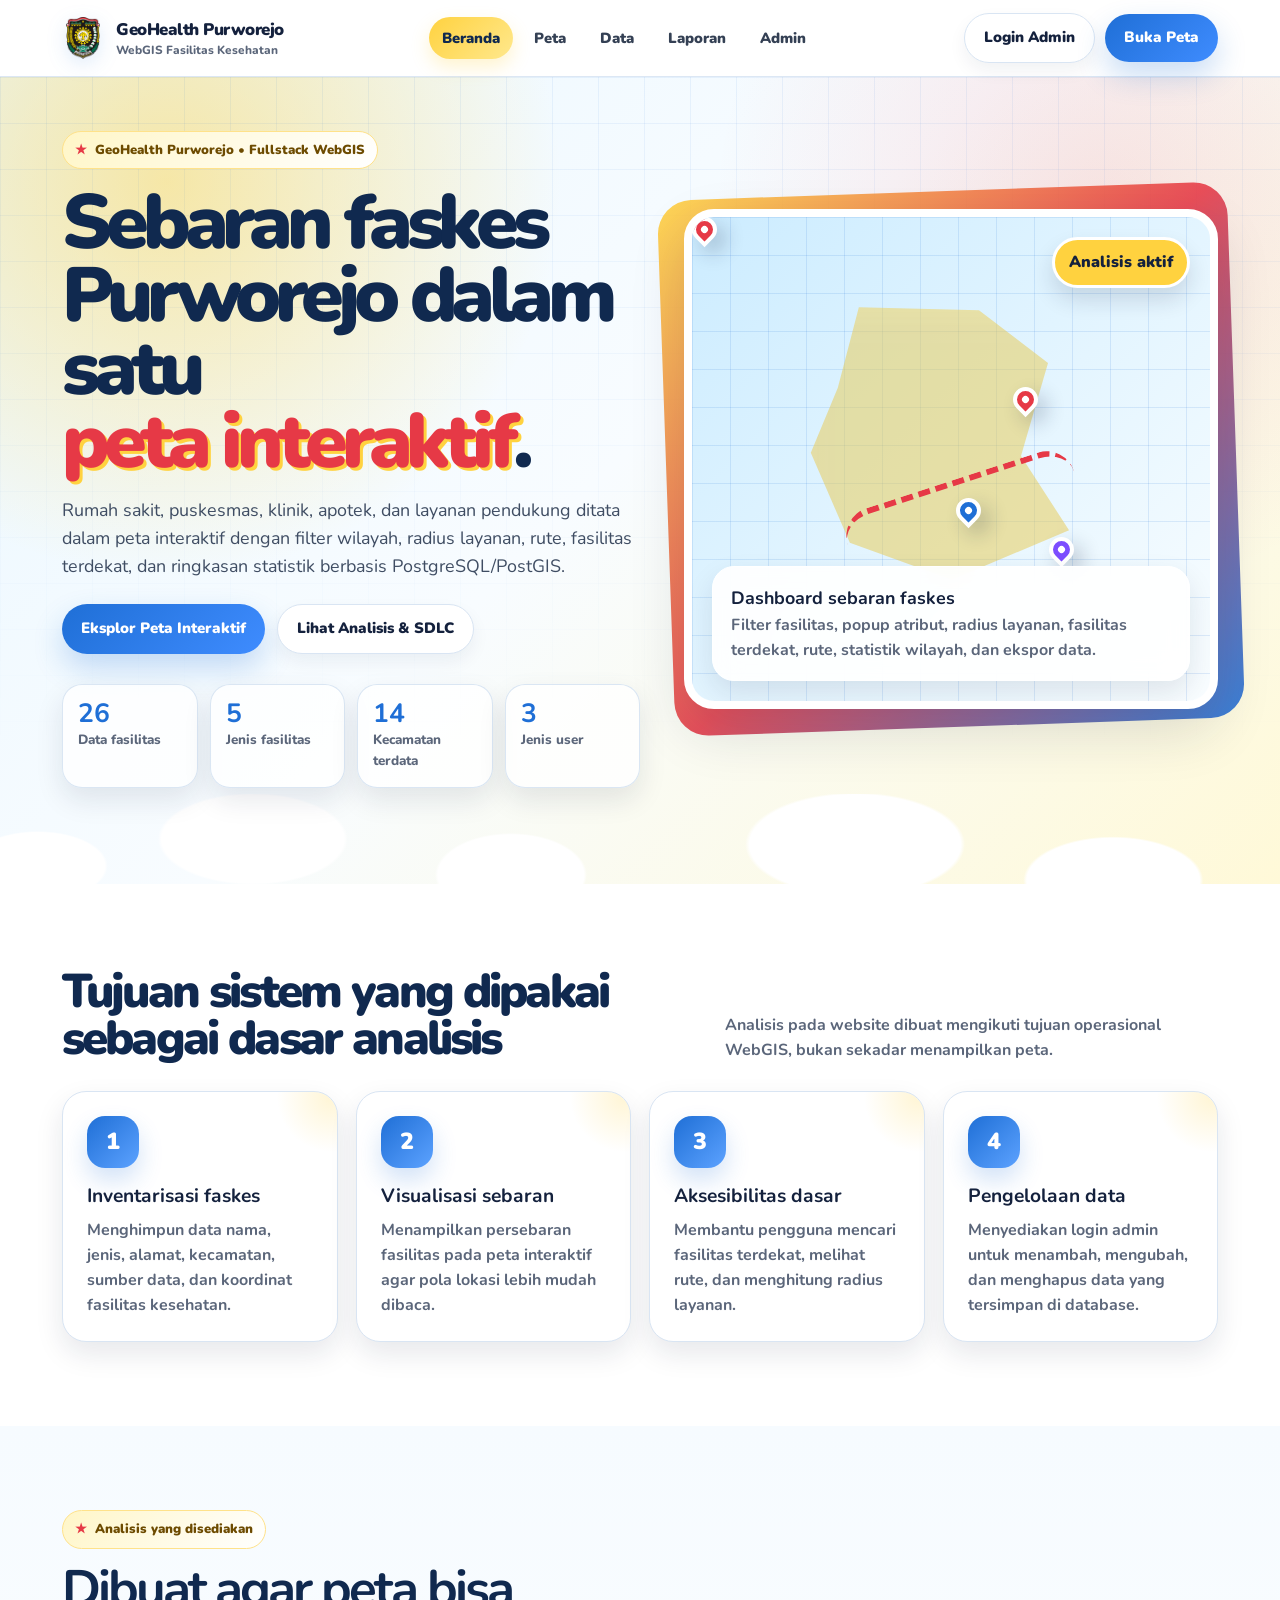
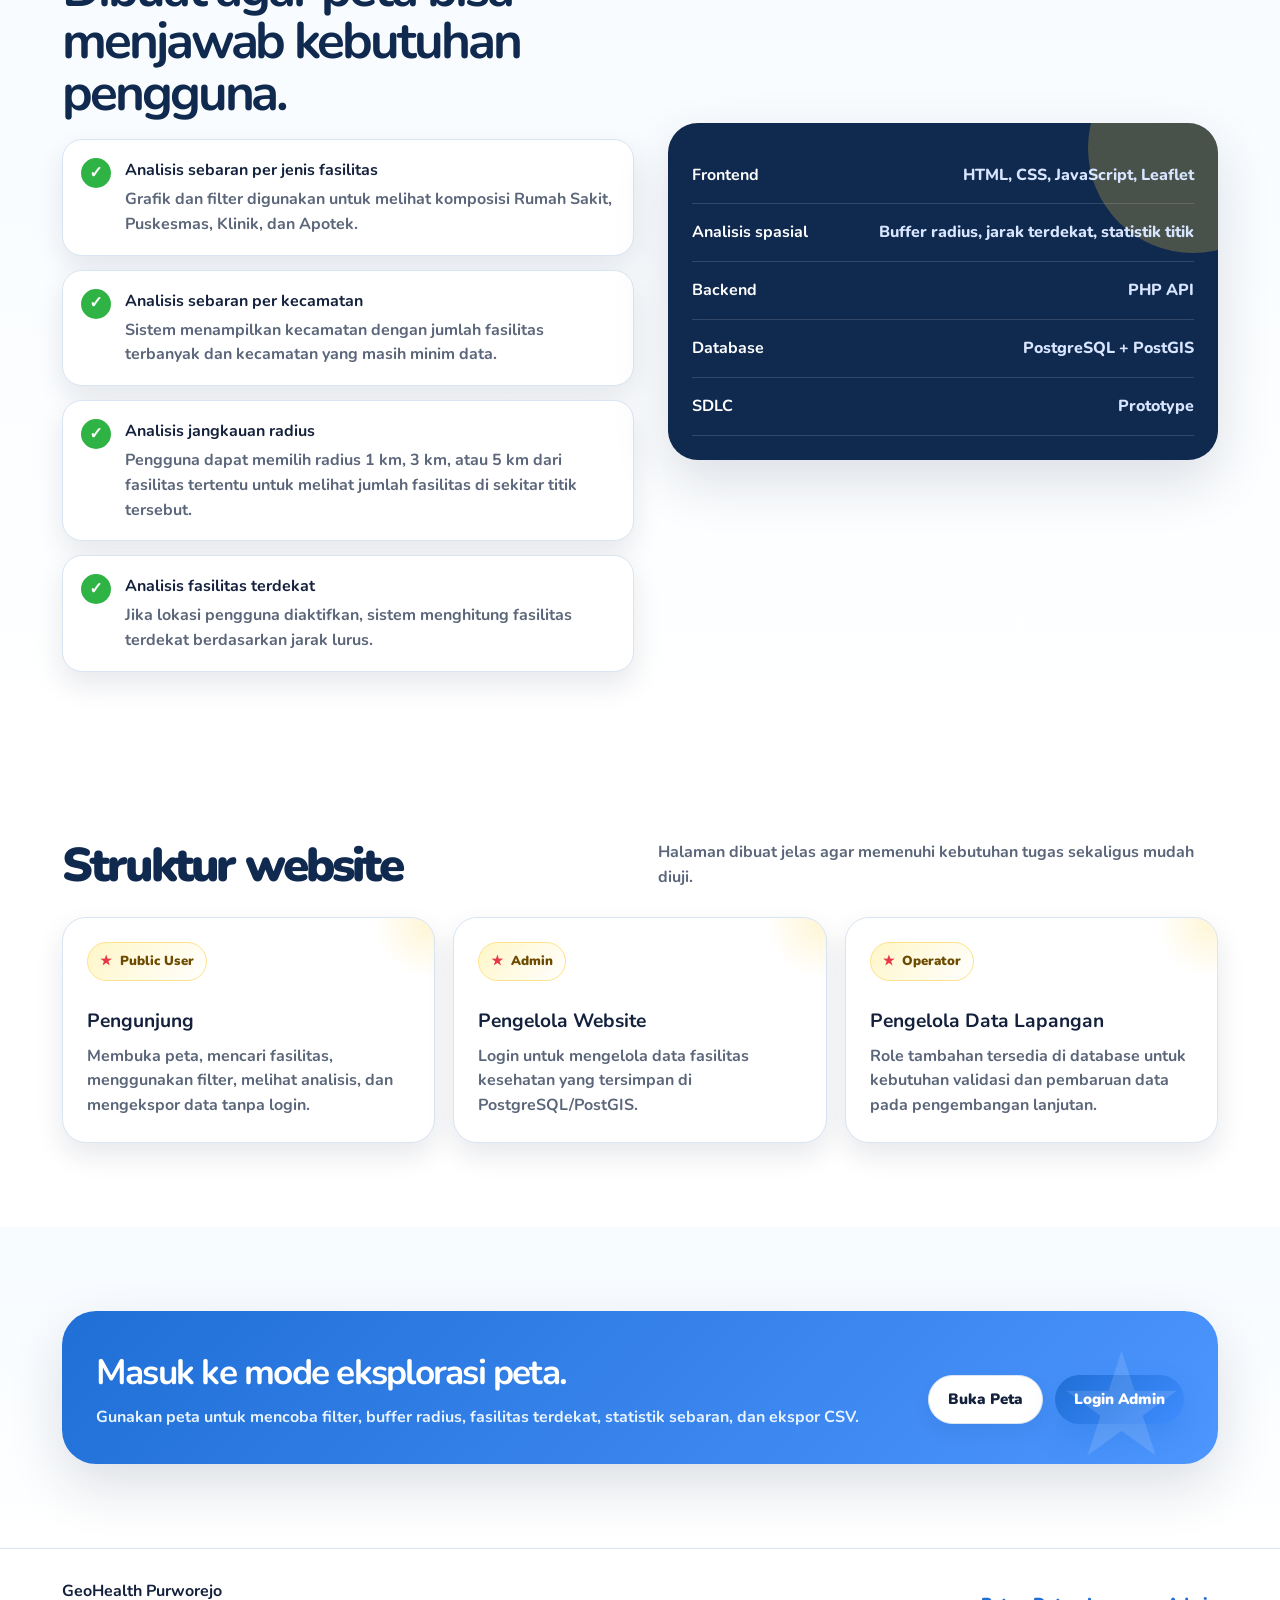
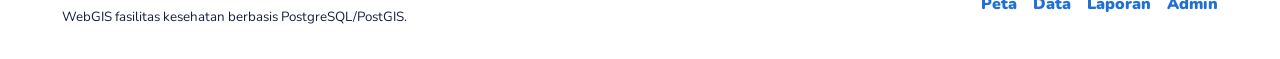
==== commit 2e597367: "Add files via upload" ====
--- a/index.html
+++ b/index.html
@@ -3,111 +3,108 @@
 <head>
   <meta charset="utf-8">
   <meta name="viewport" content="width=device-width, initial-scale=1">
+  <title>GeoHealth Purworejo | WebGIS Fasilitas Kesehatan</title>
   <link rel="preconnect" href="https://fonts.googleapis.com">
   <link rel="preconnect" href="https://fonts.gstatic.com" crossorigin>
-  <link href="https://fonts.googleapis.com/css2?family=Nunito:wght@400;700;800;900;1000&display=swap" rel="stylesheet">
+  <link href="https://fonts.googleapis.com/css2?family=Nunito:wght@400;600;700;800;900;1000&display=swap" rel="stylesheet">
   <link rel="stylesheet" href="assets/css/style.css">
-  <title>GeoHealth Purworejo | WebGIS Fasilitas Kesehatan</title>
 </head>
 <body>
-
   <nav class="site-nav">
-    <div class="container-wide nav-inner">
-      <a class="brand" href="index.html"><span class="brand-mark">✚</span><span>GeoHealth Purworejo<small>WebGIS Kesehatan</small></span></a>
+    <div class="container-narrow nav-inner">
+      <a class="brand" href="index.html"><img src="assets/img/Lambang_Kabupaten_Purworejo.png" alt="Logo Purworejo"><span>GeoHealth Purworejo<small>WebGIS Fasilitas Kesehatan</small></span></a>
       <button class="mobile-toggle" id="mobileToggle" type="button">☰</button>
       <div class="nav-links" id="navLinks">
-        <a href="index.html" data-page="index">Beranda</a>
-        <a href="map.html" data-page="map">Peta</a>
-        <a href="data.html" data-page="data">Data</a>
-        <a href="laporan.html" data-page="laporan">SDLC</a>
-        <a href="admin.html" data-page="admin">Admin</a>
+        <a class="active" href="index.html">Beranda</a>
+        <a href="map.html">Peta</a>
+        <a href="data.html">Data</a>
+        <a href="laporan.html">Laporan</a>
+        <a href="login.html">Admin</a>
       </div>
-      <div class="nav-actions"><a class="btn btn-light" href="login.html">Login</a><a class="btn btn-primary" href="map.html">Buka Peta</a></div>
+      <div class="nav-actions"><a class="btn btn-light" href="login.html">Login Admin</a><a class="btn btn-primary" href="map.html">Buka Peta</a></div>
     </div>
   </nav>
 
   <header class="hero">
-    <div class="container hero-inner">
+    <div class="container-narrow hero-inner">
       <div>
-        <span class="kicker">Toy Story color system + Fullstack WebGIS</span>
-        <h1>Sebaran faskes Purworejo dalam satu peta.</h1>
-        <p class="lead">Rumah sakit, puskesmas, klinik, apotek, dan laboratorium ditampilkan bersama filter wilayah, ringkasan statistik, radius layanan, serta halaman pengelolaan data berbasis PostgreSQL/PostGIS.</p>
-        <div class="hero-cta"><a class="btn btn-primary" href="map.html">Eksplor Peta</a><a class="btn btn-light" href="laporan.html">Lihat SDLC</a></div>
+        <span class="kicker">GeoHealth Purworejo • Fullstack WebGIS</span>
+        <h1>Sebaran faskes Purworejo dalam satu <span>peta interaktif</span>.</h1>
+        <p class="lead">Rumah sakit, puskesmas, klinik, apotek, dan layanan pendukung ditata dalam peta interaktif dengan filter wilayah, radius layanan, rute, fasilitas terdekat, dan ringkasan statistik berbasis PostgreSQL/PostGIS.</p>
+        <div class="hero-cta"><a class="btn btn-primary" href="map.html">Eksplor Peta Interaktif</a><a class="btn btn-light" href="laporan.html">Lihat Analisis & SDLC</a></div>
         <div class="hero-facts">
-          <div class="fact"><strong id="homeTotal">0</strong><span>Fasilitas terdata</span></div>
-          <div class="fact"><strong id="homeTypes">0</strong><span>Jenis fasilitas</span></div>
-          <div class="fact"><strong id="homeDistricts">0</strong><span>Kecamatan</span></div>
-          <div class="fact"><strong id="homeBpjs">0</strong><span>Melayani BPJS</span></div>
+          <div class="fact"><strong id="homeTotal">26</strong><span>Data fasilitas</span></div>
+          <div class="fact"><strong>5</strong><span>Jenis fasilitas</span></div>
+          <div class="fact"><strong>14</strong><span>Kecamatan terdata</span></div>
+          <div class="fact"><strong>3</strong><span>Jenis user</span></div>
         </div>
       </div>
-      <div class="hero-dashboard">
-        <img src="assets/img/backdrop-dashboard.png" alt="Backdrop dashboard GeoHealth Purworejo">
-        <div class="hero-card-stack">
-          <div class="mini-card"><b>Analisis sebaran</b><span>Komposisi jenis fasilitas dan distribusi per kecamatan.</span></div>
-          <div class="mini-card"><b>Analisis radius</b><span>Jangkauan 1 km, 3 km, dan 5 km dari titik fasilitas.</span></div>
+      <div class="hero-map-card" aria-label="Mockup peta interaktif WebGIS">
+        <div class="mock-map">
+          <div class="mock-grid"></div><div class="mock-boundary"></div><div class="mock-route"></div>
+          <div class="mock-pin"></div><div class="mock-pin"></div><div class="mock-pin"></div><div class="mock-pin"></div>
+          <div class="floating-badge">Analisis aktif</div>
+          <div class="mock-panel"><b>Dashboard sebaran faskes</b><span>Filter fasilitas, popup atribut, radius layanan, fasilitas terdekat, rute, statistik wilayah, dan ekspor data.</span></div>
         </div>
       </div>
     </div>
   </header>
 
-  <section class="section">
-    <div class="container">
-      <div class="section-head"><h2>Tujuan sistem</h2><p>Setiap fitur diarahkan untuk membaca kondisi persebaran fasilitas kesehatan dan mendukung pencarian lokasi layanan.</p></div>
+  <section class="section" id="tujuan">
+    <div class="container-narrow">
+      <div class="section-head"><h2>Tujuan sistem yang dipakai sebagai dasar analisis</h2><p>Analisis pada website dibuat mengikuti tujuan operasional WebGIS, bukan sekadar menampilkan peta.</p></div>
       <div class="grid-4">
-        <div class="card"><div class="icon-bubble">1</div><h3>Inventarisasi</h3><p>Nama fasilitas, jenis, alamat, kecamatan, layanan, status BPJS, jam operasional, dan koordinat tersimpan dalam basis data.</p></div>
-        <div class="card"><div class="icon-bubble">2</div><h3>Visualisasi</h3><p>Marker berwarna, popup atribut, legenda, basemap, dan filter membuat pola lokasi lebih mudah dibaca.</p></div>
-        <div class="card"><div class="icon-bubble">3</div><h3>Akses layanan</h3><p>Pengguna dapat mencari fasilitas terdekat, melihat radius jangkauan, dan membuka rute ke lokasi tujuan.</p></div>
-        <div class="card"><div class="icon-bubble">4</div><h3>Manajemen data</h3><p>Admin dapat menambah, memperbarui, dan menghapus data melalui halaman pengelolaan.</p></div>
+        <div class="card"><div class="icon">1</div><h3>Inventarisasi faskes</h3><p>Menghimpun data nama, jenis, alamat, kecamatan, sumber data, dan koordinat fasilitas kesehatan.</p></div>
+        <div class="card"><div class="icon">2</div><h3>Visualisasi sebaran</h3><p>Menampilkan persebaran fasilitas pada peta interaktif agar pola lokasi lebih mudah dibaca.</p></div>
+        <div class="card"><div class="icon">3</div><h3>Aksesibilitas dasar</h3><p>Membantu pengguna mencari fasilitas terdekat, melihat rute, dan menghitung radius layanan.</p></div>
+        <div class="card"><div class="icon">4</div><h3>Pengelolaan data</h3><p>Menyediakan login admin untuk menambah, mengubah, dan menghapus data yang tersimpan di database.</p></div>
       </div>
     </div>
   </section>
 
   <section class="section soft">
-    <div class="container split">
+    <div class="container-narrow split">
       <div>
-        <span class="pill">Analisis utama</span>
-        <h2 class="big-title">Peta tidak berhenti di tampilan titik.</h2>
+        <span class="pill">Analisis yang disediakan</span>
+        <h2 class="big-title">Dibuat agar peta bisa menjawab kebutuhan pengguna.</h2>
         <div class="feature-list">
-          <div class="feature-row"><span class="check">✓</span><div><b>Sebaran jenis fasilitas</b><p>Perbandingan rumah sakit, puskesmas, klinik, apotek, dan laboratorium.</p></div></div>
-          <div class="feature-row"><span class="check">✓</span><div><b>Sebaran per kecamatan</b><p>Jumlah fasilitas di tiap kecamatan untuk membaca wilayah padat dan wilayah yang perlu dilengkapi.</p></div></div>
-          <div class="feature-row"><span class="check">✓</span><div><b>Radius layanan</b><p>Buffer 1 km, 3 km, dan 5 km untuk memperkirakan area jangkauan fasilitas.</p></div></div>
-          <div class="feature-row"><span class="check">✓</span><div><b>Fasilitas terdekat</b><p>Perhitungan jarak lurus dari titik pengguna atau pusat Purworejo.</p></div></div>
+          <div class="feature-row"><span class="check">✓</span><div><b>Analisis sebaran per jenis fasilitas</b><p>Grafik dan filter digunakan untuk melihat komposisi Rumah Sakit, Puskesmas, Klinik, dan Apotek.</p></div></div>
+          <div class="feature-row"><span class="check">✓</span><div><b>Analisis sebaran per kecamatan</b><p>Sistem menampilkan kecamatan dengan jumlah fasilitas terbanyak dan kecamatan yang masih minim data.</p></div></div>
+          <div class="feature-row"><span class="check">✓</span><div><b>Analisis jangkauan radius</b><p>Pengguna dapat memilih radius 1 km, 3 km, atau 5 km dari fasilitas tertentu untuk melihat jumlah fasilitas di sekitar titik tersebut.</p></div></div>
+          <div class="feature-row"><span class="check">✓</span><div><b>Analisis fasilitas terdekat</b><p>Jika lokasi pengguna diaktifkan, sistem menghitung fasilitas terdekat berdasarkan jarak lurus.</p></div></div>
         </div>
       </div>
       <div class="preview-panel">
-        <div class="line"><b>Frontend</b><span>HTML, CSS, JavaScript, Leaflet, Chart.js</span></div>
-        <div class="line"><b>Backend</b><span>PHP API untuk data dan autentikasi</span></div>
-        <div class="line"><b>Database</b><span>PostgreSQL/PostGIS dengan kolom geometri</span></div>
-        <div class="line"><b>SDLC</b><span>Prototype: cepat diuji, mudah direvisi</span></div>
-        <div id="homeTypeList"></div>
+        <div class="line"><b>Frontend</b><span>HTML, CSS, JavaScript, Leaflet</span></div>
+        <div class="line"><b>Analisis spasial</b><span>Buffer radius, jarak terdekat, statistik titik</span></div>
+        <div class="line"><b>Backend</b><span>PHP API</span></div>
+        <div class="line"><b>Database</b><span>PostgreSQL + PostGIS</span></div>
+        <div class="line"><b>SDLC</b><span>Prototype</span></div>
       </div>
     </div>
   </section>
 
   <section class="section">
-    <div class="container">
-      <div class="section-head"><h2>Pengguna sistem</h2><p>Minimal dua kelas pengguna terpenuhi, dengan satu role tambahan untuk pengembangan berikutnya.</p></div>
+    <div class="container-narrow">
+      <div class="section-head"><h2>Struktur website</h2><p>Halaman dibuat jelas agar memenuhi kebutuhan tugas sekaligus mudah diuji.</p></div>
       <div class="grid-3">
-        <div class="card"><span class="pill">Pengunjung</span><h3>Akses publik</h3><p>Membuka peta, mencari fasilitas, memakai filter, melihat statistik, dan mengekspor data.</p></div>
-        <div class="card"><span class="pill">Admin</span><h3>Pengelola sistem</h3><p>Login untuk mengelola data fasilitas, layanan, status operasional, dan koordinat.</p></div>
-        <div class="card"><span class="pill">Operator</span><h3>Validasi data</h3><p>Menyiapkan pembaruan data lapangan sebelum data dipublikasikan.</p></div>
+        <div class="card role-card"><span class="pill">Public User</span><h3>Pengunjung</h3><p>Membuka peta, mencari fasilitas, menggunakan filter, melihat analisis, dan mengekspor data tanpa login.</p></div>
+        <div class="card role-card"><span class="pill">Admin</span><h3>Pengelola Website</h3><p>Login untuk mengelola data fasilitas kesehatan yang tersimpan di PostgreSQL/PostGIS.</p></div>
+        <div class="card role-card"><span class="pill">Operator</span><h3>Pengelola Data Lapangan</h3><p>Role tambahan tersedia di database untuk kebutuhan validasi dan pembaruan data pada pengembangan lanjutan.</p></div>
       </div>
     </div>
   </section>
 
   <section class="section soft">
-    <div class="container">
+    <div class="container-narrow">
       <div class="cta">
-        <div><h2>Masuk ke peta interaktif.</h2><p>Filter, radius layanan, popup, grafik, dan ekspor data tersedia dalam satu halaman.</p></div>
-        <div class="hero-cta"><a class="btn btn-light" href="map.html">Buka Peta</a><a class="btn btn-primary" href="data.html">Katalog Data</a></div>
+        <div><h2>Masuk ke mode eksplorasi peta.</h2><p>Gunakan peta untuk mencoba filter, buffer radius, fasilitas terdekat, statistik sebaran, dan ekspor CSV.</p></div>
+        <div class="hero-cta"><a class="btn btn-light" href="map.html">Buka Peta</a><a class="btn btn-primary" href="login.html">Login Admin</a></div>
       </div>
     </div>
   </section>
 
-  <footer class="site-footer"><div class="container footer-inner"><div><b>GeoHealth Purworejo</b><br><small>WebGIS fasilitas kesehatan berbasis PostgreSQL/PostGIS.</small></div><div class="footer-links"><a href="map.html">Peta</a><a href="data.html">Data</a><a href="laporan.html">SDLC</a><a href="admin.html">Admin</a></div></div></footer>
-  <script src="assets/js/health-data.js"></script>
+  <footer class="site-footer"><div class="container-narrow footer-inner"><div><b>GeoHealth Purworejo</b><br><small>WebGIS fasilitas kesehatan berbasis PostgreSQL/PostGIS.</small></div><div class="footer-links"><a href="map.html">Peta</a><a href="data.html">Data</a><a href="laporan.html">Laporan</a><a href="login.html">Admin</a></div></div></footer>
   <script src="assets/js/common.js"></script>
-  <script src="assets/js/home.js"></script>
-  <script>document.querySelector('[data-page="index"]').classList.add('active')</script>
 </body>
 </html>
--- a/assets/css/style.css
+++ b/assets/css/style.css
@@ -1,36 +1,54 @@
-
 :root{
-  --navy:#08245c;
-  --blue:#1e88ff;
-  --blue-dark:#0a5fd1;
-  --yellow:#ffd34d;
-  --red:#ef3b45;
-  --green:#30a84f;
-  --purple:#7b45d9;
-  --cream:#fff6d8;
-  --paper:#ffffff;
-  --soft:#f3f8ff;
-  --ink:#16233c;
-  --muted:#69758d;
-  --line:#dce7f5;
-  --shadow:0 20px 60px rgba(8,36,92,.14);
-  --radius:28px;
+  --toy-blue:#1f6fd6;
+  --toy-blue-dark:#0f3f94;
+  --toy-yellow:#ffd23f;
+  --toy-red:#e63946;
+  --toy-green:#2fb344;
+  --toy-purple:#7c4dff;
+  --toy-sky:#e9f6ff;
+  --ink:#14213d;
+  --muted:#5b667a;
+  --line:#d9e5f3;
+  --soft:#f4f9ff;
+  --surface:#ffffff;
+  --shadow:0 22px 55px rgba(20,33,61,.14);
+  --shadow-sm:0 12px 28px rgba(20,33,61,.10);
+  --radius:24px;
+  --radius-sm:16px;
 }
 *{box-sizing:border-box}
 html{scroll-behavior:smooth}
-body{margin:0;font-family:'Nunito',system-ui,-apple-system,Segoe UI,sans-serif;color:var(--ink);background:#f8fbff;line-height:1.6}
-a{color:inherit;text-decoration:none}
+body{margin:0;font-family:'Nunito','Inter',system-ui,-apple-system,BlinkMacSystemFont,'Segoe UI',sans-serif;color:var(--ink);background:#fff;line-height:1.55;overflow-x:hidden}
+a{text-decoration:none;color:inherit}
+img{max-width:100%;display:block}
 button,input,select,textarea{font:inherit}
-img{max-width:100%;display:block}.container{width:min(1180px,calc(100% - 40px));margin:0 auto}.container-wide{width:min(1420px,calc(100% - 32px));margin:0 auto}
-.site-nav{position:sticky;top:0;z-index:80;background:rgba(255,255,255,.86);backdrop-filter:blur(16px);border-bottom:1px solid rgba(220,231,245,.8)}
-.nav-inner{height:82px;display:flex;align-items:center;gap:22px}.brand{display:flex;align-items:center;gap:12px;font-weight:1000;color:var(--navy);letter-spacing:.2px}.brand-mark{width:44px;height:44px;border-radius:16px;background:linear-gradient(135deg,var(--blue),#6fc6ff);display:grid;place-items:center;color:white;box-shadow:0 10px 24px rgba(30,136,255,.28);position:relative}.brand-mark:after{content:'';position:absolute;width:18px;height:18px;border-radius:50%;right:-5px;bottom:-5px;background:var(--yellow);border:4px solid #fff}.brand small{display:block;color:var(--muted);font-size:12px;line-height:1.2;font-weight:800}.nav-links{display:flex;align-items:center;gap:8px;margin-left:auto}.nav-links a{padding:10px 14px;border-radius:999px;color:#233450;font-weight:900}.nav-links a:hover,.nav-links a.active{background:#eef5ff;color:var(--blue-dark)}.nav-actions{display:flex;align-items:center;gap:10px}.mobile-toggle{display:none;border:0;background:var(--navy);color:white;border-radius:14px;padding:10px 13px;font-weight:1000}
-.btn{border:0;cursor:pointer;display:inline-flex;align-items:center;justify-content:center;gap:8px;border-radius:18px;padding:12px 18px;font-weight:1000;transition:.2s ease;min-height:46px}.btn:hover{transform:translateY(-1px)}.btn-primary{background:var(--navy);color:white;box-shadow:0 14px 28px rgba(8,36,92,.18)}.btn-blue{background:var(--blue);color:white}.btn-red{background:var(--red);color:white}.btn-yellow{background:var(--yellow);color:#3d2b00}.btn-green{background:var(--green);color:white}.btn-light{background:white;color:var(--navy);border:1px solid var(--line)}.btn-ghost{background:#edf5ff;color:var(--navy)}.btn-sm{padding:8px 12px;border-radius:13px;min-height:36px;font-size:13px}
-.kicker,.pill,.category-chip{display:inline-flex;align-items:center;gap:8px;border-radius:999px;padding:9px 14px;font-weight:1000;color:#483800;background:#fff8d8;border:1px solid rgba(255,211,77,.65)}.kicker:before{content:'★';color:var(--red)}.pill{background:#eef5ff;color:var(--blue-dark);border-color:#d9e9ff}.category-row{display:flex;gap:12px;overflow:auto;padding:4px 0 14px;scrollbar-width:thin}.category-chip{white-space:nowrap;border:0;background:white;color:#10264e;box-shadow:0 10px 22px rgba(8,36,92,.08);cursor:pointer}.category-chip.active{background:#0d0d0f;color:white}.category-chip .dot{width:10px;height:10px;border-radius:50%;background:var(--blue)}
-.hero{position:relative;overflow:hidden;background:linear-gradient(110deg,#fff7cc 0%,#f7fbff 48%,#eaf6ff 100%);border-bottom:1px solid #deecfb}.hero:before{content:'';position:absolute;inset:0;background-image:linear-gradient(rgba(8,36,92,.05) 1px,transparent 1px),linear-gradient(90deg,rgba(8,36,92,.05) 1px,transparent 1px);background-size:36px 36px;mask-image:linear-gradient(90deg,#000,rgba(0,0,0,.45),transparent)}.hero-inner{position:relative;display:grid;grid-template-columns:1.08fr .92fr;gap:42px;align-items:center;min-height:620px;padding:66px 0}.hero h1{font-size:clamp(48px,7.2vw,104px);line-height:.94;letter-spacing:-4px;margin:22px 0 20px;color:var(--navy);font-weight:1000}.hero h1 span{color:var(--red);text-shadow:0 8px 0 var(--yellow)}.lead{font-size:20px;color:#34435f;max-width:760px;margin:0 0 26px}.hero-cta{display:flex;gap:12px;flex-wrap:wrap}.hero-facts{display:grid;grid-template-columns:repeat(4,1fr);gap:12px;margin-top:28px}.fact{background:rgba(255,255,255,.86);border:1px solid rgba(220,231,245,.9);border-radius:22px;padding:16px;box-shadow:0 12px 30px rgba(8,36,92,.08)}.fact strong{display:block;font-size:30px;line-height:1;color:var(--navy)}.fact span{color:var(--muted);font-weight:800;font-size:13px}.hero-dashboard{background:white;border-radius:36px;padding:18px;box-shadow:var(--shadow);border:1px solid rgba(220,231,245,.9);transform:rotate(1deg)}.hero-dashboard img{border-radius:26px;aspect-ratio:16/10;object-fit:cover}.hero-card-stack{display:grid;grid-template-columns:1fr 1fr;gap:14px;margin-top:14px}.mini-card{padding:16px;border-radius:20px;background:#f6faff;border:1px solid #deebfb}.mini-card b{display:block;color:var(--navy)}.mini-card span{font-size:13px;color:var(--muted);font-weight:800}
-.section{padding:76px 0}.section.soft{background:linear-gradient(180deg,#f4f9ff,#fff)}.section-head{display:flex;align-items:end;justify-content:space-between;gap:20px;margin-bottom:26px}.section-head h2,.big-title{font-size:clamp(32px,4vw,56px);line-height:1.04;letter-spacing:-1.8px;color:var(--navy);margin:0}.section-head p{color:var(--muted);font-weight:800;max-width:570px;margin:0}.grid-2{display:grid;grid-template-columns:repeat(2,1fr);gap:22px}.grid-3{display:grid;grid-template-columns:repeat(3,1fr);gap:22px}.grid-4{display:grid;grid-template-columns:repeat(4,1fr);gap:18px}.card{background:white;border:1px solid var(--line);border-radius:var(--radius);padding:24px;box-shadow:0 16px 42px rgba(8,36,92,.08)}.card h3{font-size:22px;line-height:1.12;margin:14px 0 8px;color:var(--navy)}.card p{margin:0;color:var(--muted);font-weight:800}.icon-bubble{width:54px;height:54px;border-radius:18px;display:grid;place-items:center;font-size:24px;background:#eef5ff;color:var(--blue-dark);font-weight:1000}.split{display:grid;grid-template-columns:.95fr 1.05fr;gap:28px;align-items:center}.feature-list{display:grid;gap:14px;margin-top:22px}.feature-row{display:flex;gap:14px;background:white;border:1px solid var(--line);border-radius:22px;padding:18px}.check{width:34px;height:34px;border-radius:50%;display:grid;place-items:center;background:var(--green);color:white;font-weight:1000;flex:0 0 auto}.feature-row b{color:var(--navy)}.feature-row p{margin:4px 0 0;color:var(--muted);font-weight:800}.preview-panel{background:var(--navy);color:white;border-radius:32px;padding:24px;box-shadow:var(--shadow);position:relative;overflow:hidden}.preview-panel:before{content:'';position:absolute;inset:auto -60px -80px auto;width:220px;height:220px;background:var(--yellow);border-radius:50%;opacity:.9}.line{position:relative;display:flex;justify-content:space-between;gap:14px;border-bottom:1px solid rgba(255,255,255,.16);padding:15px 0}.line span{color:#c6d8ff;text-align:right}.cta{display:flex;align-items:center;justify-content:space-between;gap:22px;background:linear-gradient(135deg,var(--blue),#6fc6ff);color:white;border-radius:36px;padding:32px;box-shadow:var(--shadow)}.cta h2{font-size:38px;margin:0 0 8px}.cta p{margin:0;color:#eaf5ff;font-weight:800}.site-footer{background:#07183e;color:white;padding:34px 0}.footer-inner{display:flex;align-items:center;justify-content:space-between;gap:20px}.footer-links{display:flex;gap:16px;flex-wrap:wrap}.footer-links a{color:#dbe7ff;font-weight:900}.footer-inner small{color:#b8c6e3}
-.page-hero{padding:48px 0 28px;background:linear-gradient(110deg,#fff7d4,#eef7ff);border-bottom:1px solid var(--line)}.page-hero h1{font-size:clamp(38px,5vw,70px);line-height:1;margin:12px 0;color:var(--navy);letter-spacing:-2px}.page-hero p{margin:0;color:#3c4b66;font-weight:800;max-width:800px}.toolbar{display:flex;gap:12px;flex-wrap:wrap;align-items:center}.control{display:grid;gap:7px}.control label{font-weight:1000;color:var(--navy);font-size:13px}.input,.select,.textarea{width:100%;border:1px solid var(--line);background:white;border-radius:16px;padding:12px 14px;outline:none;color:var(--ink);font-weight:800}.textarea{min-height:100px;resize:vertical}.input:focus,.select:focus,.textarea:focus{border-color:var(--blue);box-shadow:0 0 0 4px rgba(30,136,255,.12)}.search-shell{display:flex;align-items:center;gap:10px;background:white;border:1px solid var(--line);border-radius:22px;padding:8px 14px;min-width:min(540px,100%)}.search-shell input{border:0;outline:0;width:100%;padding:8px;background:transparent;font-weight:800}
-.map-layout{display:grid;grid-template-columns:390px 1fr;gap:18px;height:calc(100vh - 82px);padding:18px;background:#f2f7ff}.side-panel{background:white;border:1px solid var(--line);border-radius:28px;box-shadow:var(--shadow);overflow:auto;padding:18px}.side-panel h2{font-size:28px;line-height:1.05;margin:8px 0 8px;color:var(--navy)}.panel-note{color:var(--muted);font-weight:800;margin:0 0 16px}.panel-section{border-top:1px solid var(--line);padding-top:16px;margin-top:16px}.map-shell{position:relative;background:white;border:1px solid var(--line);border-radius:28px;box-shadow:var(--shadow);overflow:hidden}.map{height:100%;min-height:640px}.map-topbar{position:absolute;z-index:500;left:18px;right:18px;top:18px;display:flex;gap:10px;align-items:center;flex-wrap:wrap;pointer-events:none}.map-topbar>*{pointer-events:auto}.floating-tools{position:absolute;z-index:500;right:18px;top:88px;display:grid;gap:10px}.tool-button{width:46px;height:46px;border-radius:16px;border:1px solid var(--line);background:white;box-shadow:0 10px 26px rgba(8,36,92,.14);font-weight:1000;color:var(--navy);cursor:pointer}.legend{position:absolute;z-index:500;right:18px;bottom:18px;background:white;border:1px solid var(--line);border-radius:20px;padding:14px;box-shadow:0 14px 32px rgba(8,36,92,.14);min-width:185px}.legend b{display:block;margin-bottom:8px;color:var(--navy)}.legend-row{display:flex;align-items:center;gap:8px;font-weight:900;color:#31405b;font-size:13px}.marker-dot{width:14px;height:14px;border-radius:50%;display:inline-block}.kpi-grid{display:grid;grid-template-columns:repeat(2,1fr);gap:10px}.kpi{background:#f6faff;border:1px solid var(--line);border-radius:18px;padding:14px}.kpi strong{display:block;font-size:25px;line-height:1;color:var(--navy)}.kpi span{font-size:12px;color:var(--muted);font-weight:900}.analysis-box{border:1px solid var(--line);border-radius:18px;padding:14px;background:#fbfdff}.analysis-box b{display:block;color:var(--navy);margin-bottom:6px}.analysis-box p{margin:0;color:var(--muted);font-weight:800;font-size:13px}.facility-popup{min-width:245px}.facility-popup h3{margin:0 0 4px;color:var(--navy)}.facility-popup p{margin:3px 0;color:#45536c}.facility-popup .tags{display:flex;gap:5px;flex-wrap:wrap;margin-top:8px}.tag{display:inline-flex;align-items:center;padding:4px 8px;border-radius:999px;background:#eef5ff;color:var(--blue-dark);font-size:12px;font-weight:1000}.leaflet-popup-content-wrapper{border-radius:20px}.custom-marker{width:34px;height:34px;border-radius:14px;display:grid;place-items:center;color:white;font-weight:1000;border:3px solid #fff;box-shadow:0 8px 20px rgba(8,36,92,.2)}
-.card-grid{display:grid;grid-template-columns:repeat(3,1fr);gap:20px}.data-card{overflow:hidden;padding:0}.data-thumb{height:168px;background:linear-gradient(135deg,#e9f5ff,#fff4c4);position:relative;padding:18px}.data-thumb:before{content:'';position:absolute;inset:20px;background-image:radial-gradient(circle at 20% 30%,rgba(30,136,255,.28),transparent 24%),radial-gradient(circle at 70% 60%,rgba(48,168,79,.25),transparent 25%),linear-gradient(rgba(8,36,92,.07) 1px,transparent 1px),linear-gradient(90deg,rgba(8,36,92,.07) 1px,transparent 1px);background-size:auto,auto,28px 28px,28px 28px;border-radius:22px}.data-thumb .badge{position:relative;background:#0a0b10;color:white;border-radius:999px;padding:8px 12px;display:inline-flex;font-weight:1000}.data-body{padding:20px}.data-body h3{margin:0 0 8px;color:var(--navy);font-size:22px;line-height:1.14}.meta{display:flex;gap:10px;flex-wrap:wrap;color:var(--muted);font-size:13px;font-weight:900;margin-bottom:12px}.data-body p{color:var(--muted);font-weight:800;margin:0 0 14px}.admin-layout{display:grid;grid-template-columns:360px 1fr;gap:20px}.table-wrap{overflow:auto;border:1px solid var(--line);border-radius:22px;background:white}table{width:100%;border-collapse:collapse;min-width:900px}th,td{padding:13px 14px;border-bottom:1px solid var(--line);text-align:left;font-size:14px}th{background:#f3f8ff;color:var(--navy);font-weight:1000;position:sticky;top:0}td{font-weight:800;color:#33415a}.status{display:inline-flex;border-radius:999px;padding:5px 9px;font-size:12px;font-weight:1000}.status.ok{background:#e9f8ee;color:#1c8739}.status.warn{background:#fff6d8;color:#7b5d00}.login-shell{min-height:calc(100vh - 82px);display:grid;grid-template-columns:1fr 1fr}.login-visual{background:linear-gradient(135deg,#fff4c4,#e5f3ff);display:grid;place-items:center;padding:40px}.login-visual img{border-radius:32px;box-shadow:var(--shadow);max-height:520px;object-fit:cover}.login-card{display:grid;place-items:center;padding:40px}.login-card form{width:min(460px,100%)}.report{display:grid;grid-template-columns:280px 1fr;gap:28px;align-items:start}.report-nav{position:sticky;top:102px;background:white;border:1px solid var(--line);border-radius:24px;padding:16px;box-shadow:0 12px 34px rgba(8,36,92,.08)}.report-nav a{display:block;padding:10px 12px;border-radius:14px;color:#31405b;font-weight:900}.report-nav a:hover{background:#eef5ff;color:var(--blue-dark)}.report-content{display:grid;gap:20px}.report-section h2{margin:0 0 12px;color:var(--navy);font-size:32px}.report-section h3{color:var(--navy);margin:18px 0 8px}.report-section p,.report-section li{color:#40506c;font-weight:800}.sdlc-steps{display:grid;gap:14px}.sdlc-step{display:grid;grid-template-columns:58px 1fr;gap:14px;align-items:start;background:#f8fbff;border:1px solid var(--line);border-radius:22px;padding:16px}.sdlc-step .num{width:48px;height:48px;border-radius:16px;background:var(--navy);color:white;display:grid;place-items:center;font-weight:1000}.schema-grid{display:grid;grid-template-columns:repeat(2,1fr);gap:14px}.schema-table{background:#f8fbff;border:1px solid var(--line);border-radius:18px;padding:14px}.schema-table b{color:var(--navy)}.schema-table code{display:block;color:#43536f;font-weight:800;margin-top:6px;white-space:normal}.toast{position:fixed;right:18px;bottom:18px;z-index:999;background:var(--navy);color:white;border-radius:18px;padding:14px 16px;box-shadow:var(--shadow);font-weight:900;display:none}.toast.show{display:block}
-@media(max-width:1080px){.hero-inner,.split,.map-layout,.admin-layout,.report,.login-shell{grid-template-columns:1fr;height:auto}.map{height:720px}.hero-dashboard{transform:none}.grid-4,.grid-3,.card-grid{grid-template-columns:repeat(2,1fr)}.nav-actions{display:none}.report-nav{position:static}.map-layout{padding:12px}}
-@media(max-width:760px){.container,.container-wide{width:min(100% - 24px,1180px)}.nav-inner{height:auto;min-height:76px;flex-wrap:wrap;padding:12px 0}.mobile-toggle{display:block;margin-left:auto}.nav-links{display:none;flex-direction:column;align-items:stretch;width:100%;margin-left:0}.nav-links.show{display:flex}.nav-links a{border-radius:14px}.hero-inner{min-height:0;padding:44px 0}.hero h1{letter-spacing:-2px}.lead{font-size:17px}.hero-facts,.grid-4,.grid-3,.grid-2,.card-grid,.schema-grid{grid-template-columns:1fr}.section-head,.cta,.footer-inner{display:block}.map{height:620px;min-height:620px}.side-panel{max-height:none}.kpi-grid{grid-template-columns:1fr}.map-topbar{position:static;padding:12px;background:white}.legend{left:14px;right:auto;bottom:14px}.floating-tools{top:90px;right:14px}.login-visual{display:none}.section{padding:52px 0}.hero-card-stack{grid-template-columns:1fr}.table-wrap{border-radius:16px}}
-@media print{.site-nav,.side-panel,.map-topbar,.floating-tools,.legend,.page-hero,.site-footer{display:none!important}.map-layout{display:block;padding:0;height:auto}.map-shell{border:0;box-shadow:none}.map{height:95vh}}
+.container-narrow{max-width:1200px;margin:0 auto;padding:0 22px}
+.site-nav{position:sticky;top:0;z-index:2000;background:rgba(255,255,255,.88);backdrop-filter:blur(18px);border-bottom:1px solid rgba(217,229,243,.92)}
+.nav-inner{height:76px;display:flex;align-items:center;justify-content:space-between;gap:18px}
+.brand{display:flex;align-items:center;gap:12px;font-weight:1000;letter-spacing:-.03em}
+.brand img{width:42px;height:42px;object-fit:contain;filter:drop-shadow(0 6px 10px rgba(31,111,214,.14))}
+.brand span{display:block;font-size:1.05rem}.brand small{display:block;color:var(--muted);font-weight:800;font-size:.74rem;margin-top:-2px;letter-spacing:0}
+.nav-links{display:flex;align-items:center;gap:8px;flex-wrap:wrap}.nav-links a{padding:10px 13px;border-radius:999px;color:#344054;font-weight:900;font-size:.92rem}.nav-links a:hover,.nav-links a.active{background:linear-gradient(135deg,var(--toy-yellow),#ffe88d);color:#10294f;box-shadow:0 8px 18px rgba(255,210,63,.25)}
+.nav-actions{display:flex;align-items:center;gap:10px}.btn{display:inline-flex;align-items:center;justify-content:center;gap:8px;border:none;border-radius:999px;padding:12px 19px;font-weight:1000;cursor:pointer;transition:.18s ease;font-size:.94rem}.btn:hover{transform:translateY(-2px)}.btn-primary{background:linear-gradient(135deg,var(--toy-blue),#3f8cff);color:#fff;box-shadow:0 14px 30px rgba(31,111,214,.24)}.btn-primary:hover{background:linear-gradient(135deg,var(--toy-blue-dark),var(--toy-blue))}.btn-light{background:#fff;color:var(--ink);border:1px solid var(--line);box-shadow:0 8px 18px rgba(20,33,61,.06)}.btn-soft{background:#fff6c7;color:#6f4a00;border:1px solid #ffe88d}.btn-dark{background:#14213d;color:#fff}.btn-danger{background:var(--toy-red);color:#fff}.btn-warning{background:var(--toy-yellow);color:#3d2a00}.btn-sm{padding:9px 12px;font-size:.84rem}.mobile-toggle{display:none;background:#fff;border:1px solid var(--line);border-radius:14px;padding:10px 12px;font-weight:1000}
+.kicker,.pill{display:inline-flex;align-items:center;gap:8px;border-radius:999px;background:linear-gradient(135deg,#fff6c7,#fff);border:1px solid #ffe28a;color:#6d4b00;font-weight:1000;padding:8px 12px;font-size:.82rem}.kicker::before,.pill::before{content:"★";color:var(--toy-red)}
+.hero{position:relative;overflow:hidden;background:radial-gradient(circle at 13% 13%,rgba(255,210,63,.46),transparent 30%),radial-gradient(circle at 86% 16%,rgba(230,57,70,.13),transparent 30%),linear-gradient(135deg,#eaf7ff 0%,#f8fcff 48%,#fff9d8 100%)}
+.hero::before{content:"";position:absolute;inset:0;background-image:linear-gradient(rgba(31,111,214,.07) 1px,transparent 1px),linear-gradient(90deg,rgba(31,111,214,.07) 1px,transparent 1px);background-size:46px 46px;mask-image:linear-gradient(to bottom,#000,transparent 84%)}
+.hero::after{content:"";position:absolute;left:-6%;right:-6%;bottom:-90px;height:180px;background:radial-gradient(70px 35px at 8% 40%,#fff 96%,transparent),radial-gradient(95px 46px at 23% 25%,#fff 96%,transparent),radial-gradient(76px 42px at 41% 45%,#fff 96%,transparent),radial-gradient(110px 52px at 65% 28%,#fff 96%,transparent),radial-gradient(90px 44px at 83% 48%,#fff 96%,transparent)}
+.hero-inner{position:relative;z-index:1;display:grid;grid-template-columns:1.04fr .96fr;gap:44px;align-items:center;min-height:690px;padding-top:54px;padding-bottom:96px}
+.hero h1{font-size:clamp(2.6rem,6vw,5.7rem);line-height:.95;margin:18px 0 18px;letter-spacing:-.08em;font-weight:1000;color:#10294f}.hero h1 span{display:inline-block;color:var(--toy-red);text-shadow:3px 3px 0 var(--toy-yellow)}
+.lead{font-size:1.12rem;color:#3f4d63;max-width:680px}.hero-cta{display:flex;gap:12px;flex-wrap:wrap;margin-top:24px}.hero-facts{display:grid;grid-template-columns:repeat(4,1fr);gap:12px;margin-top:30px}.fact{background:rgba(255,255,255,.78);border:1px solid rgba(217,229,243,.95);border-radius:20px;padding:15px;box-shadow:var(--shadow-sm)}.fact strong{font-size:1.65rem;color:var(--toy-blue);display:block;line-height:1}.fact span{display:block;color:var(--muted);font-weight:800;font-size:.84rem;margin-top:4px}
+.hero-map-card{position:relative}.hero-map-card::before{content:"";position:absolute;inset:-18px;background:linear-gradient(135deg,var(--toy-yellow),var(--toy-red),var(--toy-blue));border-radius:34px;transform:rotate(-2deg);opacity:.88}.mock-map{position:relative;height:500px;border-radius:30px;background:linear-gradient(135deg,#ccecff,#f9fdff);border:8px solid #fff;box-shadow:var(--shadow);overflow:hidden}.mock-grid{position:absolute;inset:0;background-image:linear-gradient(rgba(31,111,214,.13) 1px,transparent 1px),linear-gradient(90deg,rgba(31,111,214,.13) 1px,transparent 1px);background-size:38px 38px}.mock-boundary{position:absolute;left:20%;top:16%;width:58%;height:64%;background:rgba(255,210,63,.45);clip-path:polygon(21% 4%,61% 5%,84% 22%,75% 52%,91% 76%,52% 92%,18% 80%,5% 51%,14% 30%);border:3px solid var(--toy-blue);filter:drop-shadow(0 16px 25px rgba(31,111,214,.22))}.mock-route{position:absolute;left:29%;top:54%;width:46%;height:12%;border-top:6px dashed var(--toy-red);transform:rotate(-18deg);border-radius:999px}.mock-pin{position:absolute;width:25px;height:25px;border-radius:50% 50% 50% 0;background:var(--toy-red);border:4px solid #fff;box-shadow:0 12px 20px rgba(20,33,61,.24);transform:rotate(-45deg);animation:bounce 2.4s ease-in-out infinite}.mock-pin::after{content:"";position:absolute;inset:5px;border-radius:50%;background:#fff}.mock-pin:nth-of-type(3){left:39%;top:38%;background:var(--toy-green);animation-delay:.2s}.mock-pin:nth-of-type(4){left:62%;top:35%;background:var(--toy-red);animation-delay:.4s}.mock-pin:nth-of-type(5){left:51%;top:58%;background:var(--toy-blue);animation-delay:.6s}.mock-pin:nth-of-type(6){left:69%;top:66%;background:var(--toy-purple);animation-delay:.8s}.mock-panel{position:absolute;left:20px;right:20px;bottom:20px;background:rgba(255,255,255,.92);backdrop-filter:blur(14px);border:1px solid #fff;border-radius:22px;padding:18px;box-shadow:var(--shadow-sm)}.mock-panel b{display:block;font-size:1.12rem}.mock-panel span{display:block;color:var(--muted);font-weight:700}.floating-badge{position:absolute;right:20px;top:20px;background:var(--toy-yellow);border-radius:999px;padding:10px 14px;font-weight:1000;box-shadow:0 12px 22px rgba(20,33,61,.14);border:3px solid #fff}
+@keyframes bounce{0%,100%{transform:translateY(0) rotate(-45deg)}50%{transform:translateY(-9px) rotate(-45deg)}}
+.section{padding:84px 0}.section.soft{background:linear-gradient(180deg,#f6fbff,#fff)}.section-head{display:flex;justify-content:space-between;align-items:end;gap:24px;margin-bottom:28px}.section-head h2{font-size:clamp(2rem,3.7vw,3.4rem);line-height:1;margin:0;letter-spacing:-.06em;font-weight:1000;color:#10294f}.section-head p{color:var(--muted);max-width:560px;margin:0;font-weight:700}.grid-4{display:grid;grid-template-columns:repeat(4,1fr);gap:18px}.grid-3{display:grid;grid-template-columns:repeat(3,1fr);gap:18px}.grid-2{display:grid;grid-template-columns:repeat(2,1fr);gap:18px}.card{background:#fff;border:1px solid var(--line);border-radius:var(--radius);padding:24px;box-shadow:var(--shadow-sm);position:relative;overflow:hidden}.card::after{content:"";position:absolute;right:-55px;top:-55px;width:120px;height:120px;background:radial-gradient(circle,rgba(255,210,63,.22),transparent 65%);pointer-events:none}.card:hover{transform:translateY(-3px);transition:.18s ease;box-shadow:var(--shadow)}.icon{width:52px;height:52px;border-radius:18px;display:grid;place-items:center;background:linear-gradient(135deg,var(--toy-blue),#5ca2ff);color:#fff;font-size:1.45rem;font-weight:1000;box-shadow:0 12px 24px rgba(31,111,214,.20)}.card h3{margin:14px 0 7px;font-size:1.2rem}.card p{color:var(--muted);font-weight:700;margin:0}.split{display:grid;grid-template-columns:1.02fr .98fr;gap:34px;align-items:center}.big-title{font-size:clamp(2rem,4vw,3.5rem);letter-spacing:-.06em;line-height:1.02;margin:14px 0;color:#10294f}.feature-list{display:grid;gap:14px;margin-top:20px}.feature-row{display:flex;gap:14px;align-items:flex-start;background:#fff;border:1px solid var(--line);padding:18px;border-radius:20px;box-shadow:var(--shadow-sm)}.check{width:30px;height:30px;flex:0 0 30px;border-radius:50%;background:var(--toy-green);color:#fff;display:grid;place-items:center;font-weight:1000}.feature-row p{margin:4px 0 0;color:var(--muted);font-weight:700}.preview-panel{background:#10294f;color:#fff;border-radius:30px;padding:24px;box-shadow:var(--shadow);position:relative;overflow:hidden}.preview-panel::before{content:"";position:absolute;right:-80px;top:-80px;width:210px;height:210px;border-radius:50%;background:rgba(255,210,63,.24)}.line{display:flex;justify-content:space-between;gap:18px;border-bottom:1px solid rgba(255,255,255,.14);padding:16px 0;position:relative}.line span{color:#d7e5ff;font-weight:800;text-align:right}.role-card .pill{margin-bottom:12px}.cta{display:flex;justify-content:space-between;gap:24px;align-items:center;background:linear-gradient(135deg,var(--toy-blue),#4d96ff);color:#fff;border-radius:34px;padding:34px;box-shadow:var(--shadow);position:relative;overflow:hidden}.cta::after{content:"★";position:absolute;font-size:9rem;color:rgba(255,255,255,.13);right:32px;bottom:-55px}.cta h2{margin:0;font-size:2.2rem;letter-spacing:-.05em}.cta p{margin:6px 0 0;color:#e9f4ff;font-weight:700}.site-footer{border-top:1px solid var(--line);padding:30px 0;background:#fff}.footer-inner{display:flex;justify-content:space-between;gap:20px;align-items:center}.footer-links{display:flex;gap:16px;flex-wrap:wrap}.footer-links a{font-weight:900;color:var(--toy-blue)}
+.page-hero{background:radial-gradient(circle at 12% 0,rgba(255,210,63,.48),transparent 33%),linear-gradient(135deg,#eaf7ff,#fff);padding:70px 0;border-bottom:1px solid var(--line)}.page-hero h1{font-size:clamp(2.1rem,5vw,4.5rem);line-height:.98;letter-spacing:-.07em;margin:16px 0 12px;color:#10294f}.page-hero p{max-width:850px;color:var(--muted);font-size:1.08rem;font-weight:700}.auth-card{max-width:520px;margin:70px auto;background:#fff;border:1px solid var(--line);border-radius:32px;padding:34px;box-shadow:var(--shadow)}.form-group label{display:block;font-weight:1000;margin-bottom:7px}.input,.select,textarea{width:100%;border:1px solid #c7d7ea;border-radius:15px;padding:12px 13px;background:#fff;color:var(--ink);outline:none}textarea{min-height:96px;resize:vertical}.input:focus,.select:focus,textarea:focus{border-color:var(--toy-blue);box-shadow:0 0 0 4px rgba(31,111,214,.12)}.form-grid{display:grid;grid-template-columns:repeat(2,1fr);gap:12px}.notice,.success,.error{border-radius:16px;padding:12px 14px;font-weight:800}.notice{background:#fff6c7;color:#6f4a00}.success{background:#e9fbe9;color:#0f6b25}.error{background:#ffe8eb;color:#ad1f2e}.admin-layout{display:grid;grid-template-columns:390px 1fr;gap:20px;align-items:start}.admin-map{height:340px;border-radius:22px;border:1px solid var(--line);overflow:hidden}.table-wrap{overflow:auto;background:#fff;border:1px solid var(--line);border-radius:24px;box-shadow:var(--shadow-sm)}.data-table{width:100%;border-collapse:collapse;min-width:820px}.data-table th,.data-table td{padding:14px 15px;border-bottom:1px solid var(--line);text-align:left;vertical-align:top}.data-table th{background:#f5f9ff;font-weight:1000;color:#10294f}.data-table tr:hover td{background:#fffbe7}.mini-text{color:var(--muted);font-size:.88rem;font-weight:700}.timeline{display:grid;gap:14px}.timeline-item{position:relative;background:#fff;border:1px solid var(--line);border-radius:22px;padding:20px 20px 20px 58px;box-shadow:var(--shadow-sm)}.timeline-item::before{content:"";position:absolute;left:21px;top:22px;width:20px;height:20px;background:var(--toy-yellow);border:5px solid var(--toy-blue);border-radius:50%}.timeline-item b{font-size:1.05rem}.timeline-item p{margin:6px 0 0;color:var(--muted);font-weight:700}.analysis-card{border-left:8px solid var(--toy-yellow)}.toy-chip{display:inline-flex;align-items:center;gap:7px;border-radius:999px;background:#f0f7ff;border:1px solid var(--line);padding:8px 11px;font-weight:1000;color:#10294f}.toy-chip.red{background:#fff0f2;color:#9e1824}.toy-chip.green{background:#eafbec;color:#0b6b21}.toy-chip.yellow{background:#fff6c7;color:#6d4b00}
+@media(max-width:1020px){.nav-actions{display:none}.hero-inner,.split,.admin-layout{grid-template-columns:1fr}.grid-4{grid-template-columns:repeat(2,1fr)}.hero-inner{min-height:auto}.section-head{display:block}.section-head p{margin-top:10px}.hero-map-card{max-width:620px}.hero-facts{grid-template-columns:repeat(2,1fr)}}
+@media(max-width:720px){.container-narrow{padding:0 16px}.mobile-toggle{display:inline-flex}.nav-inner{height:auto;min-height:70px;align-items:flex-start;padding-top:12px;padding-bottom:12px}.nav-links{display:none;position:absolute;top:70px;left:12px;right:12px;background:#fff;border:1px solid var(--line);border-radius:22px;padding:12px;box-shadow:var(--shadow);z-index:20}.nav-links.open{display:grid}.brand small{display:none}.hero-inner{padding-top:40px}.hero h1{font-size:3rem}.grid-4,.grid-3,.grid-2,.form-grid,.hero-facts{grid-template-columns:1fr}.mock-map{height:380px}.footer-inner,.cta{display:block}.footer-links{margin-top:14px}.section{padding:58px 0}.card{padding:20px}.page-hero{padding:46px 0}.auth-card{margin:34px auto;padding:24px}}
+@media print{.site-nav,.map-actions,.btn,.footer-links{display:none!important}.section{padding:26px 0}.card,.table-wrap{box-shadow:none}.page-hero{padding:30px 0}}
+.hidden{display:none!important}
+
+/* Koreksi tampilan katalog dan atribut kesehatan */
+.stat-number{font-size:2rem!important;font-weight:1000!important;color:var(--toy-blue)!important;margin:.25rem 0 0!important}.stat-number.red{color:var(--toy-red)!important}.stat-number.green{color:var(--toy-green)!important}
+.category-row{display:flex;gap:12px;overflow:auto;padding:6px 0 18px;margin-bottom:6px;scrollbar-width:thin}.category-pill{border:1px solid var(--line);background:#fff;border-radius:999px;padding:12px 18px;font-weight:1000;color:#14213d;white-space:nowrap;box-shadow:var(--shadow-sm);cursor:pointer}.category-pill:hover,.category-pill.active{background:#10294f;color:#fff;border-color:#10294f}.category-pill span{display:inline-grid;place-items:center;min-width:24px;height:24px;border-radius:999px;margin-left:8px;background:var(--toy-yellow);color:#10294f;font-size:.82rem}
+.catalog-toolbar{margin-bottom:18px}.toolbar-actions{margin-top:14px;display:flex;gap:10px;flex-wrap:wrap}.publication-grid{display:grid;grid-template-columns:repeat(3,1fr);gap:18px;margin-top:18px}.publication-card{background:#fff;border:1px solid var(--line);border-radius:26px;overflow:hidden;box-shadow:var(--shadow-sm);transition:.18s ease}.publication-card:hover{transform:translateY(-3px);box-shadow:var(--shadow)}.pub-cover{height:132px;background:linear-gradient(135deg,var(--card-color),#e9f6ff);position:relative;overflow:hidden}.pub-cover::before{content:"";position:absolute;inset:18px;background-image:linear-gradient(rgba(255,255,255,.35) 1px,transparent 1px),linear-gradient(90deg,rgba(255,255,255,.35) 1px,transparent 1px);background-size:24px 24px;border-radius:18px}.pub-cover::after{content:"";position:absolute;right:28px;top:28px;width:58px;height:58px;border-radius:20px;background:#fff;box-shadow:0 14px 28px rgba(20,33,61,.18)}.pub-cover span{position:absolute;left:18px;top:18px;background:#10294f;color:#fff;border-radius:999px;padding:9px 14px;font-weight:1000}.pub-body{padding:18px}.pub-body h3{margin:6px 0 8px;font-size:1.12rem}.pub-body p{color:var(--muted);font-weight:700;margin:0 0 12px}.pub-meta{font-weight:1000;color:#667085;font-size:.86rem}.pub-tags{display:flex;gap:7px;flex-wrap:wrap;margin:10px 0}.pub-tags span,.mini-tag{display:inline-flex;align-items:center;border-radius:999px;background:#f0f7ff;border:1px solid var(--line);padding:5px 9px;font-size:.78rem;font-weight:1000;color:#10294f}.health-checks{display:grid;grid-template-columns:repeat(2,1fr);gap:10px}.health-checks label{background:#f5f9ff;border:1px solid var(--line);border-radius:14px;padding:10px 12px;font-weight:900;color:#344054}.health-checks input{accent-color:var(--toy-blue)}
+@media(max-width:1020px){.publication-grid{grid-template-columns:repeat(2,1fr)}}
+@media(max-width:720px){.publication-grid{grid-template-columns:1fr}.health-checks{grid-template-columns:1fr}}
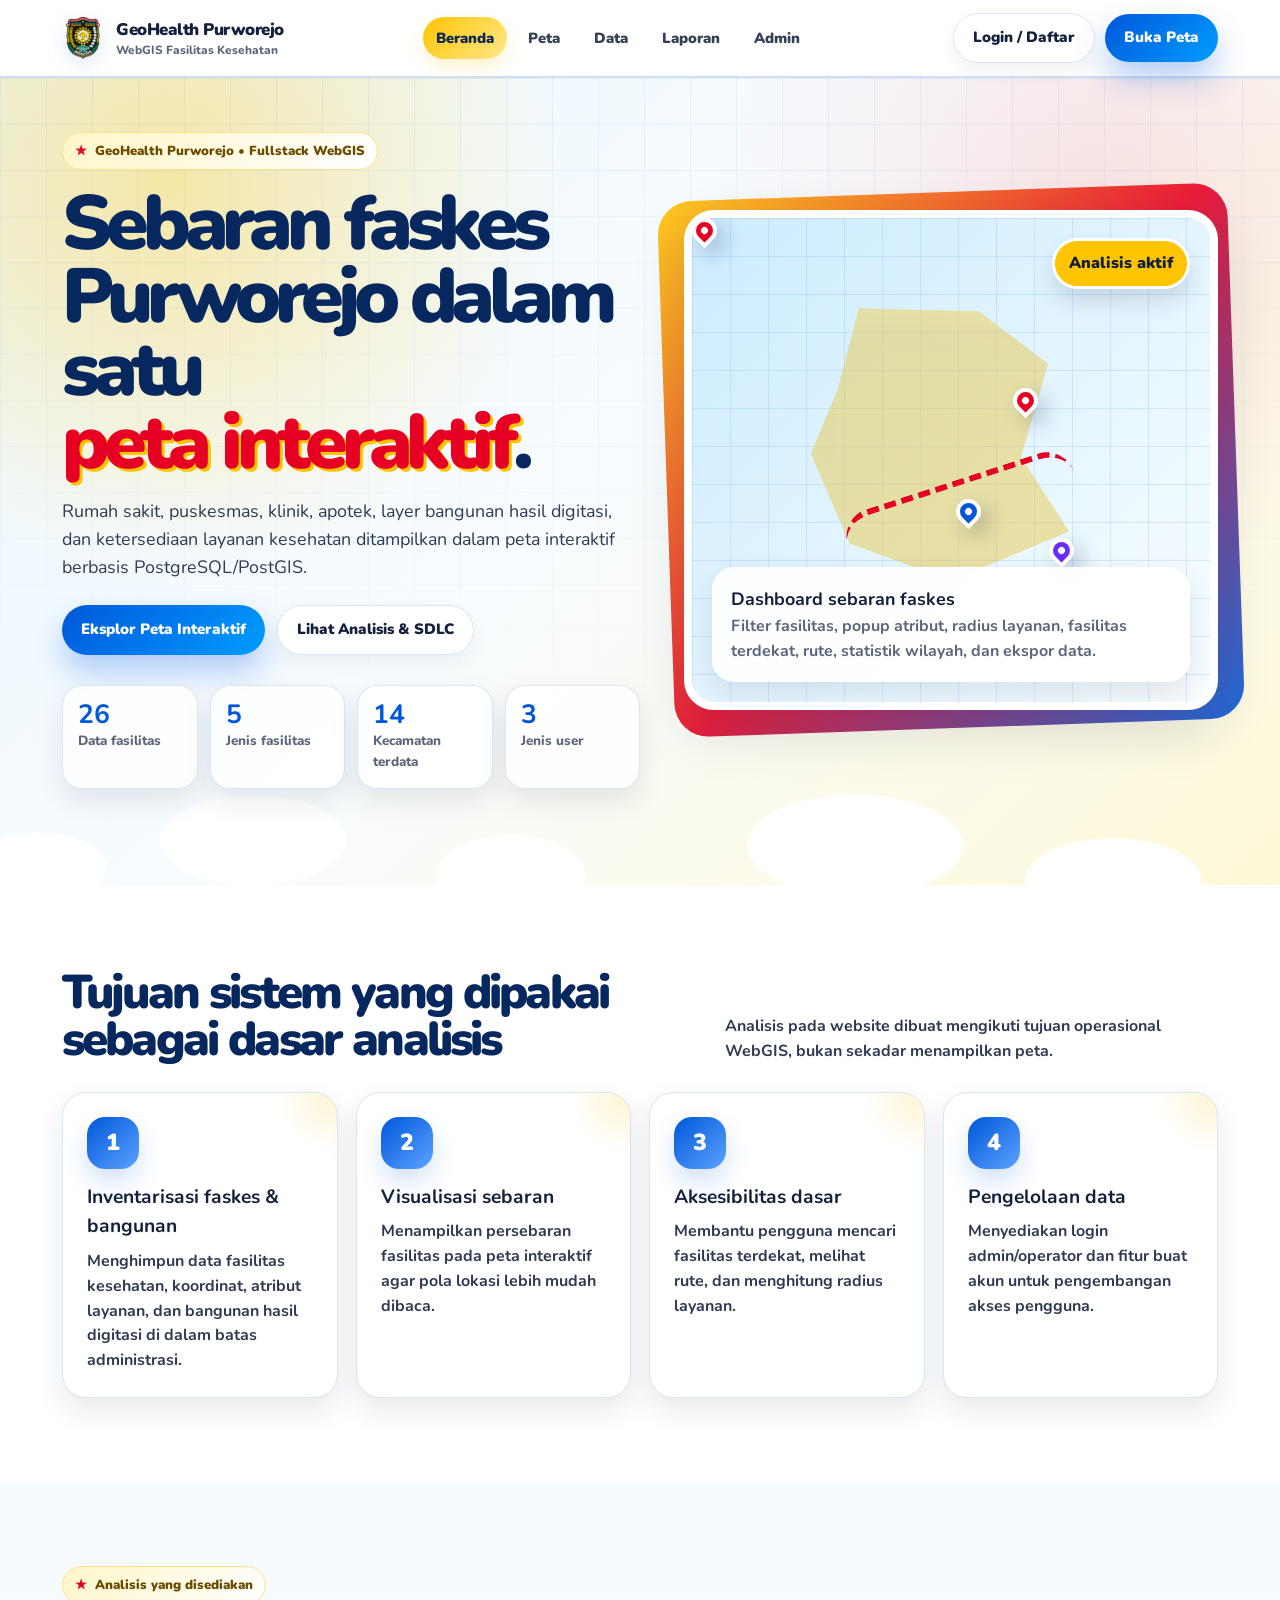
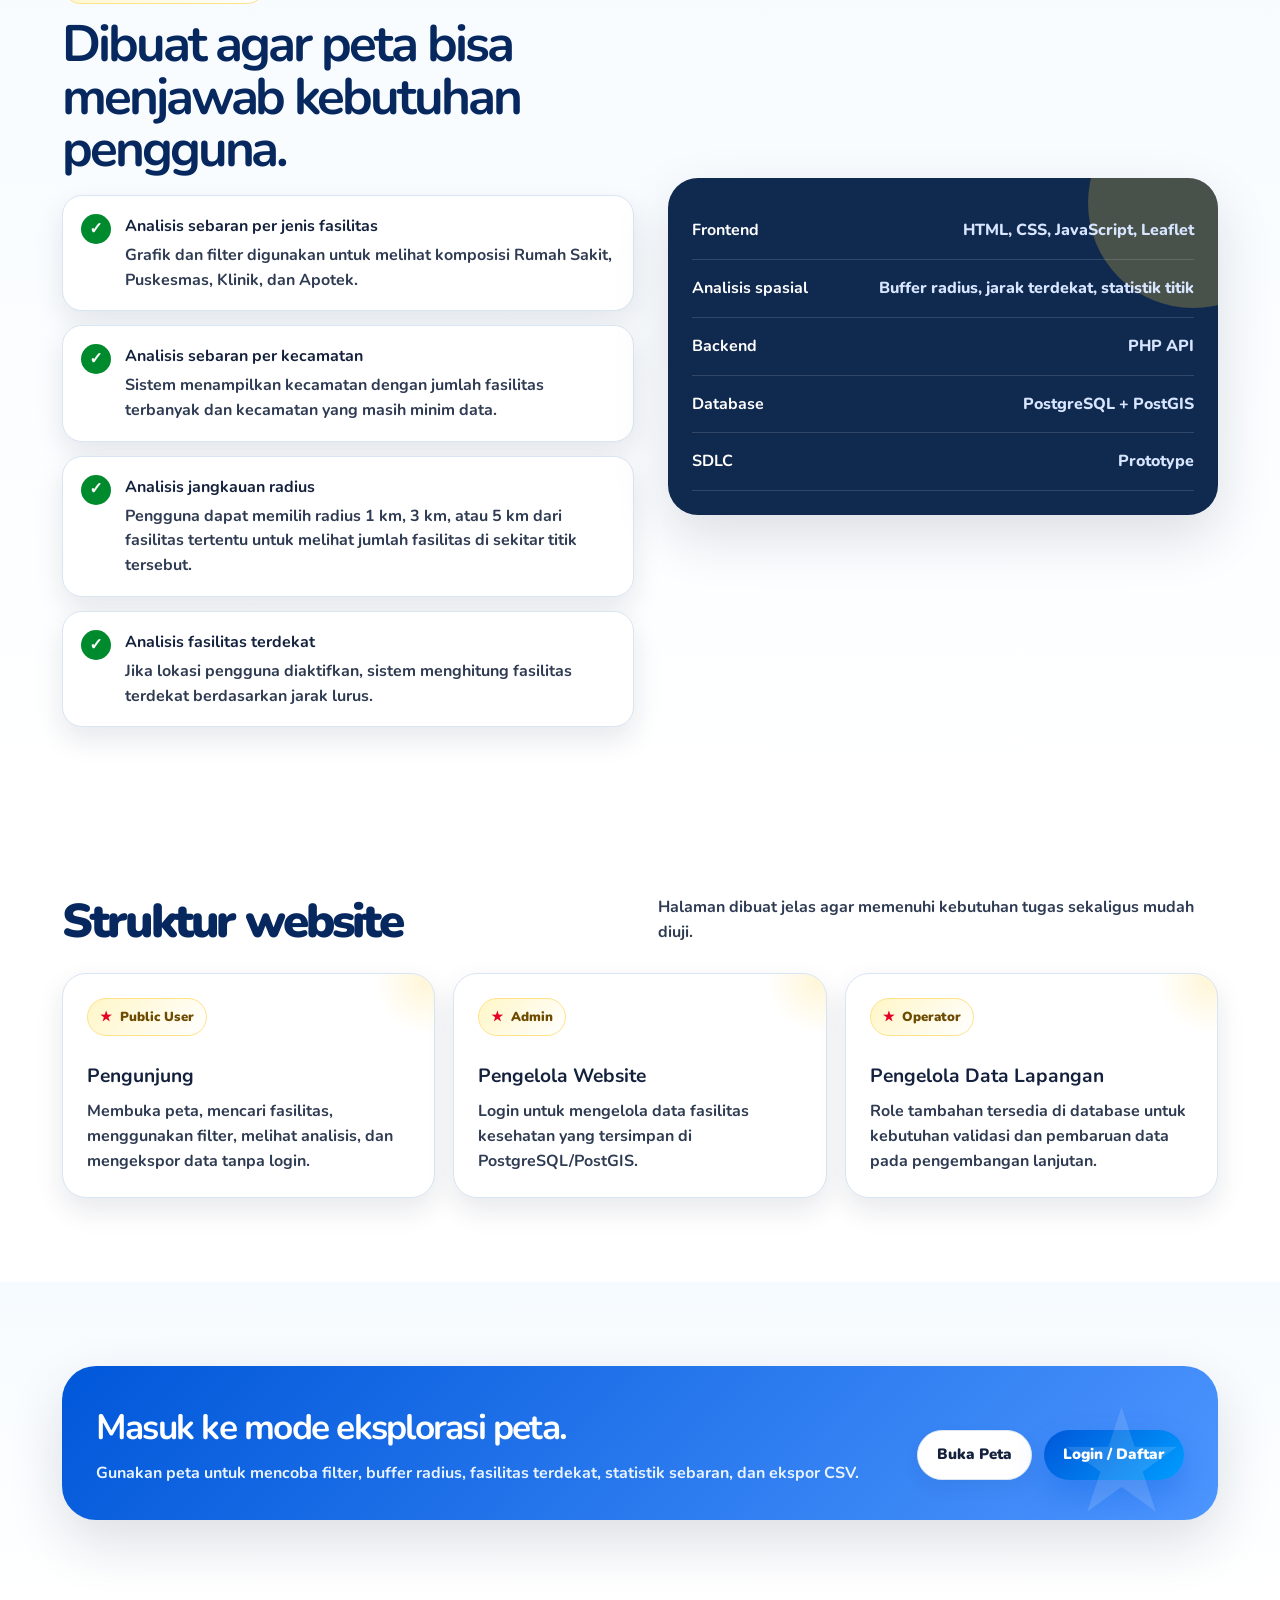
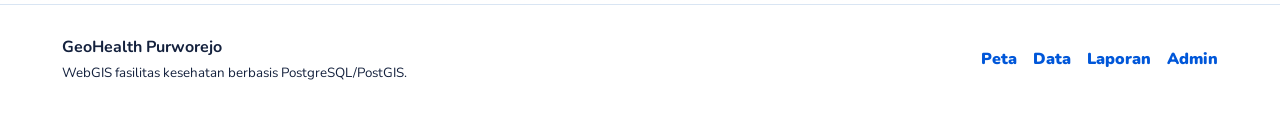
==== commit d9a716f3: "Add files via upload" ====
--- a/index.html
+++ b/index.html
@@ -21,7 +21,7 @@
         <a href="laporan.html">Laporan</a>
         <a href="login.html">Admin</a>
       </div>
-      <div class="nav-actions"><a class="btn btn-light" href="login.html">Login Admin</a><a class="btn btn-primary" href="map.html">Buka Peta</a></div>
+      <div class="nav-actions"><a class="btn btn-light" href="login.html">Login / Daftar</a><a class="btn btn-primary" href="map.html">Buka Peta</a></div>
     </div>
   </nav>
 
@@ -30,7 +30,7 @@
       <div>
         <span class="kicker">GeoHealth Purworejo • Fullstack WebGIS</span>
         <h1>Sebaran faskes Purworejo dalam satu <span>peta interaktif</span>.</h1>
-        <p class="lead">Rumah sakit, puskesmas, klinik, apotek, dan layanan pendukung ditata dalam peta interaktif dengan filter wilayah, radius layanan, rute, fasilitas terdekat, dan ringkasan statistik berbasis PostgreSQL/PostGIS.</p>
+        <p class="lead">Rumah sakit, puskesmas, klinik, apotek, layer bangunan hasil digitasi, dan ketersediaan layanan kesehatan ditampilkan dalam peta interaktif berbasis PostgreSQL/PostGIS.</p>
         <div class="hero-cta"><a class="btn btn-primary" href="map.html">Eksplor Peta Interaktif</a><a class="btn btn-light" href="laporan.html">Lihat Analisis & SDLC</a></div>
         <div class="hero-facts">
           <div class="fact"><strong id="homeTotal">26</strong><span>Data fasilitas</span></div>
@@ -54,10 +54,10 @@
     <div class="container-narrow">
       <div class="section-head"><h2>Tujuan sistem yang dipakai sebagai dasar analisis</h2><p>Analisis pada website dibuat mengikuti tujuan operasional WebGIS, bukan sekadar menampilkan peta.</p></div>
       <div class="grid-4">
-        <div class="card"><div class="icon">1</div><h3>Inventarisasi faskes</h3><p>Menghimpun data nama, jenis, alamat, kecamatan, sumber data, dan koordinat fasilitas kesehatan.</p></div>
+        <div class="card"><div class="icon">1</div><h3>Inventarisasi faskes & bangunan</h3><p>Menghimpun data fasilitas kesehatan, koordinat, atribut layanan, dan bangunan hasil digitasi di dalam batas administrasi.</p></div>
         <div class="card"><div class="icon">2</div><h3>Visualisasi sebaran</h3><p>Menampilkan persebaran fasilitas pada peta interaktif agar pola lokasi lebih mudah dibaca.</p></div>
         <div class="card"><div class="icon">3</div><h3>Aksesibilitas dasar</h3><p>Membantu pengguna mencari fasilitas terdekat, melihat rute, dan menghitung radius layanan.</p></div>
-        <div class="card"><div class="icon">4</div><h3>Pengelolaan data</h3><p>Menyediakan login admin untuk menambah, mengubah, dan menghapus data yang tersimpan di database.</p></div>
+        <div class="card"><div class="icon">4</div><h3>Pengelolaan data</h3><p>Menyediakan login admin/operator dan fitur buat akun untuk pengembangan akses pengguna.</p></div>
       </div>
     </div>
   </section>
@@ -99,7 +99,7 @@
     <div class="container-narrow">
       <div class="cta">
         <div><h2>Masuk ke mode eksplorasi peta.</h2><p>Gunakan peta untuk mencoba filter, buffer radius, fasilitas terdekat, statistik sebaran, dan ekspor CSV.</p></div>
-        <div class="hero-cta"><a class="btn btn-light" href="map.html">Buka Peta</a><a class="btn btn-primary" href="login.html">Login Admin</a></div>
+        <div class="hero-cta"><a class="btn btn-light" href="map.html">Buka Peta</a><a class="btn btn-primary" href="login.html">Login / Daftar</a></div>
       </div>
     </div>
   </section>
--- a/assets/css/style.css
+++ b/assets/css/style.css
@@ -1,10 +1,10 @@
 :root{
-  --toy-blue:#1f6fd6;
-  --toy-blue-dark:#0f3f94;
-  --toy-yellow:#ffd23f;
-  --toy-red:#e63946;
-  --toy-green:#2fb344;
-  --toy-purple:#7c4dff;
+  --toy-blue:#0057D9;
+  --toy-blue-dark:#003B95;
+  --toy-yellow:#FFC400;
+  --toy-red:#E60023;
+  --toy-green:#008A2E;
+  --toy-purple:#6B2CFF;
   --toy-sky:#e9f6ff;
   --ink:#14213d;
   --muted:#5b667a;
@@ -52,3 +52,13 @@
 .catalog-toolbar{margin-bottom:18px}.toolbar-actions{margin-top:14px;display:flex;gap:10px;flex-wrap:wrap}.publication-grid{display:grid;grid-template-columns:repeat(3,1fr);gap:18px;margin-top:18px}.publication-card{background:#fff;border:1px solid var(--line);border-radius:26px;overflow:hidden;box-shadow:var(--shadow-sm);transition:.18s ease}.publication-card:hover{transform:translateY(-3px);box-shadow:var(--shadow)}.pub-cover{height:132px;background:linear-gradient(135deg,var(--card-color),#e9f6ff);position:relative;overflow:hidden}.pub-cover::before{content:"";position:absolute;inset:18px;background-image:linear-gradient(rgba(255,255,255,.35) 1px,transparent 1px),linear-gradient(90deg,rgba(255,255,255,.35) 1px,transparent 1px);background-size:24px 24px;border-radius:18px}.pub-cover::after{content:"";position:absolute;right:28px;top:28px;width:58px;height:58px;border-radius:20px;background:#fff;box-shadow:0 14px 28px rgba(20,33,61,.18)}.pub-cover span{position:absolute;left:18px;top:18px;background:#10294f;color:#fff;border-radius:999px;padding:9px 14px;font-weight:1000}.pub-body{padding:18px}.pub-body h3{margin:6px 0 8px;font-size:1.12rem}.pub-body p{color:var(--muted);font-weight:700;margin:0 0 12px}.pub-meta{font-weight:1000;color:#667085;font-size:.86rem}.pub-tags{display:flex;gap:7px;flex-wrap:wrap;margin:10px 0}.pub-tags span,.mini-tag{display:inline-flex;align-items:center;border-radius:999px;background:#f0f7ff;border:1px solid var(--line);padding:5px 9px;font-size:.78rem;font-weight:1000;color:#10294f}.health-checks{display:grid;grid-template-columns:repeat(2,1fr);gap:10px}.health-checks label{background:#f5f9ff;border:1px solid var(--line);border-radius:14px;padding:10px 12px;font-weight:900;color:#344054}.health-checks input{accent-color:var(--toy-blue)}
 @media(max-width:1020px){.publication-grid{grid-template-columns:repeat(2,1fr)}}
 @media(max-width:720px){.publication-grid{grid-template-columns:1fr}.health-checks{grid-template-columns:1fr}}
+
+
+/* Revisi kontras dan komponen akun */
+.site-nav{background:rgba(255,255,255,.96);border-bottom:2px solid #cfe0f5}
+.hero h1,.page-hero h1,.section-head h2,.big-title{color:#06285f}
+.lead,.section-head p,.card p,.feature-row p,.page-hero p{color:#2f3b52}
+.btn-primary{background:linear-gradient(135deg,#0057D9,#009DFF);box-shadow:0 16px 32px rgba(0,87,217,.30)}
+.btn-danger{background:#E60023;color:#fff}.btn-success{background:#008A2E;color:#fff}
+.auth-tabs{display:grid;grid-template-columns:1fr 1fr;gap:10px;margin:18px 0}.auth-tab{border:2px solid var(--line);background:#fff;border-radius:999px;padding:11px;font-weight:1000;cursor:pointer}.auth-tab.active{background:#06285f;color:#fff;border-color:#06285f}.auth-pane.hidden{display:none}.help-text{font-size:.88rem;color:#344054;font-weight:800;margin-top:6px}.building-chip{display:inline-flex;align-items:center;gap:6px;background:#001f54;color:#fff;border-radius:999px;padding:5px 9px;font-size:.76rem;font-weight:1000}.layer-note{background:#e8f3ff;border:1px solid #a9cffc;border-radius:14px;padding:10px 12px;color:#0b336d;font-weight:900;font-size:.88rem}.wide-form{grid-column:1/-1}.mini-tag.warning{background:#fff3bd;border-color:#ffd45a;color:#613f00}.mini-tag.good{background:#e8fbe9;border-color:#9adfa0;color:#075c1b}
+@media(max-width:720px){.auth-tabs{grid-template-columns:1fr}}
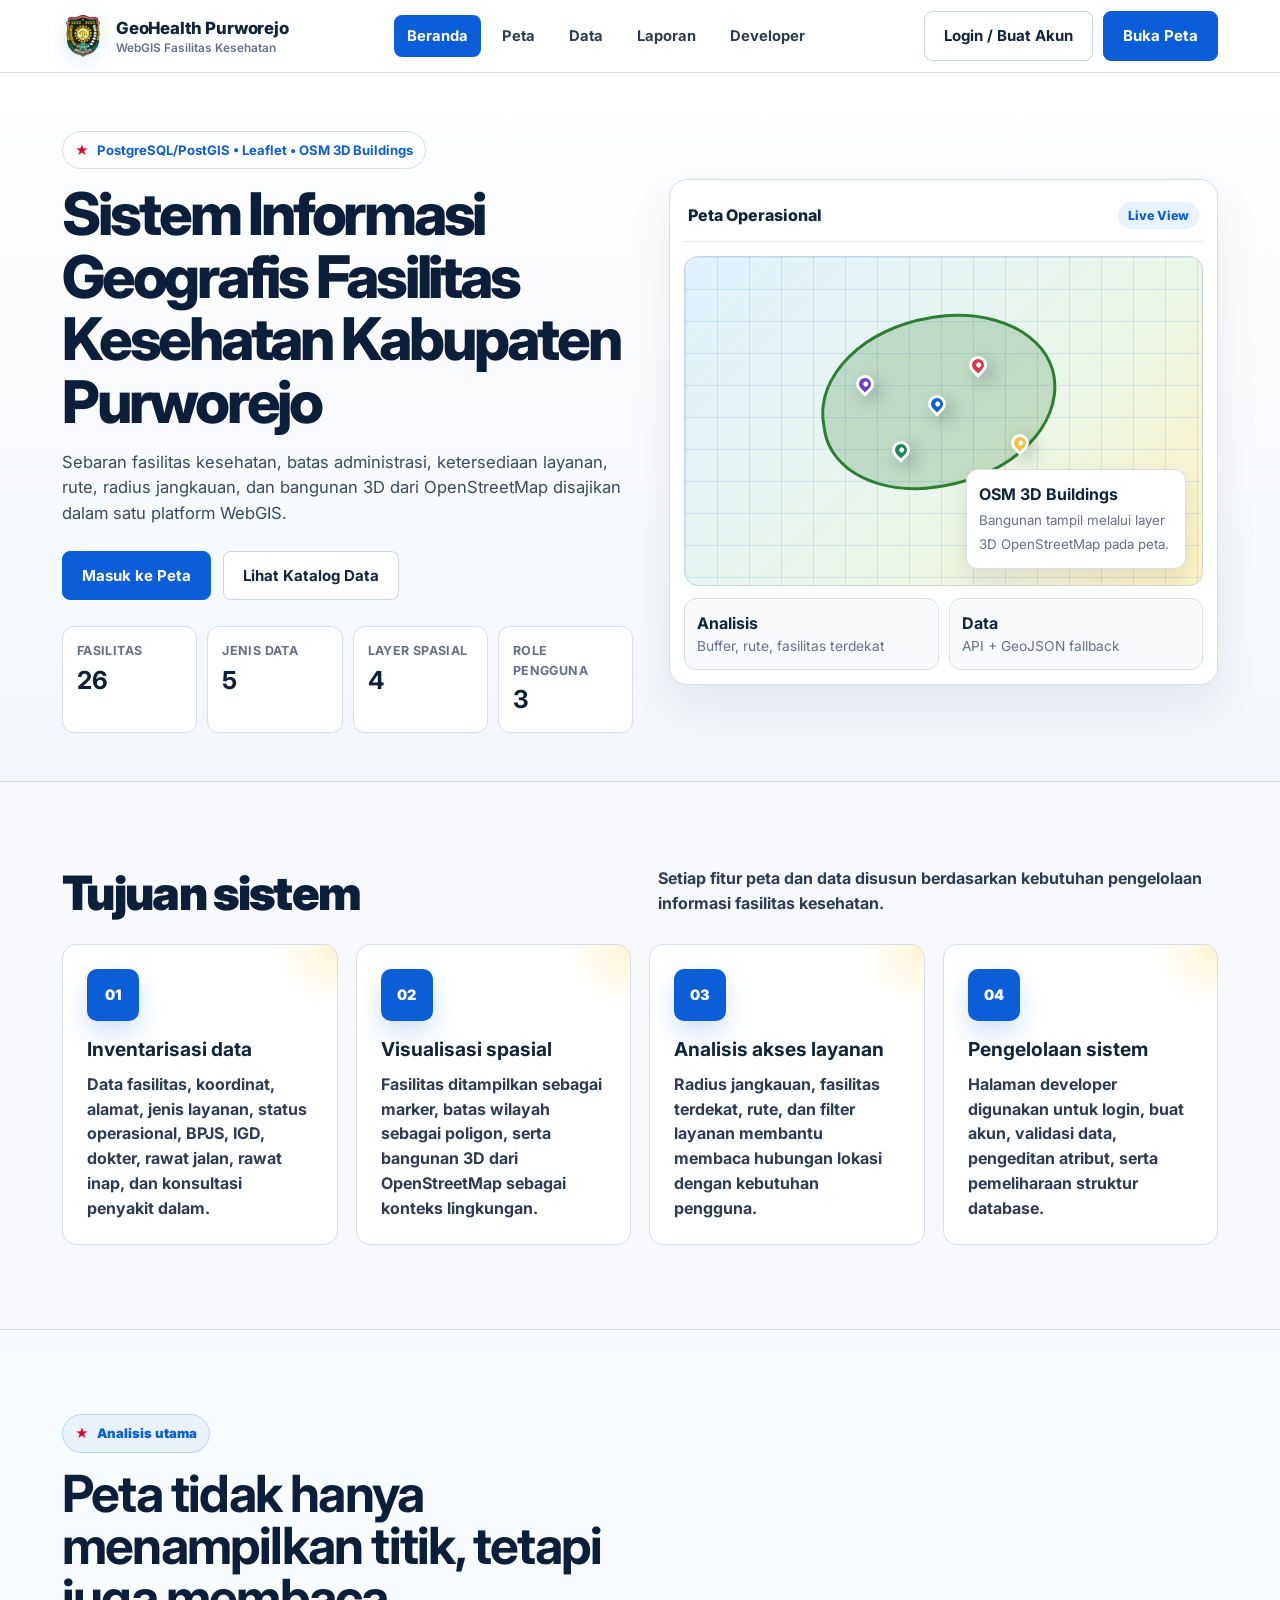
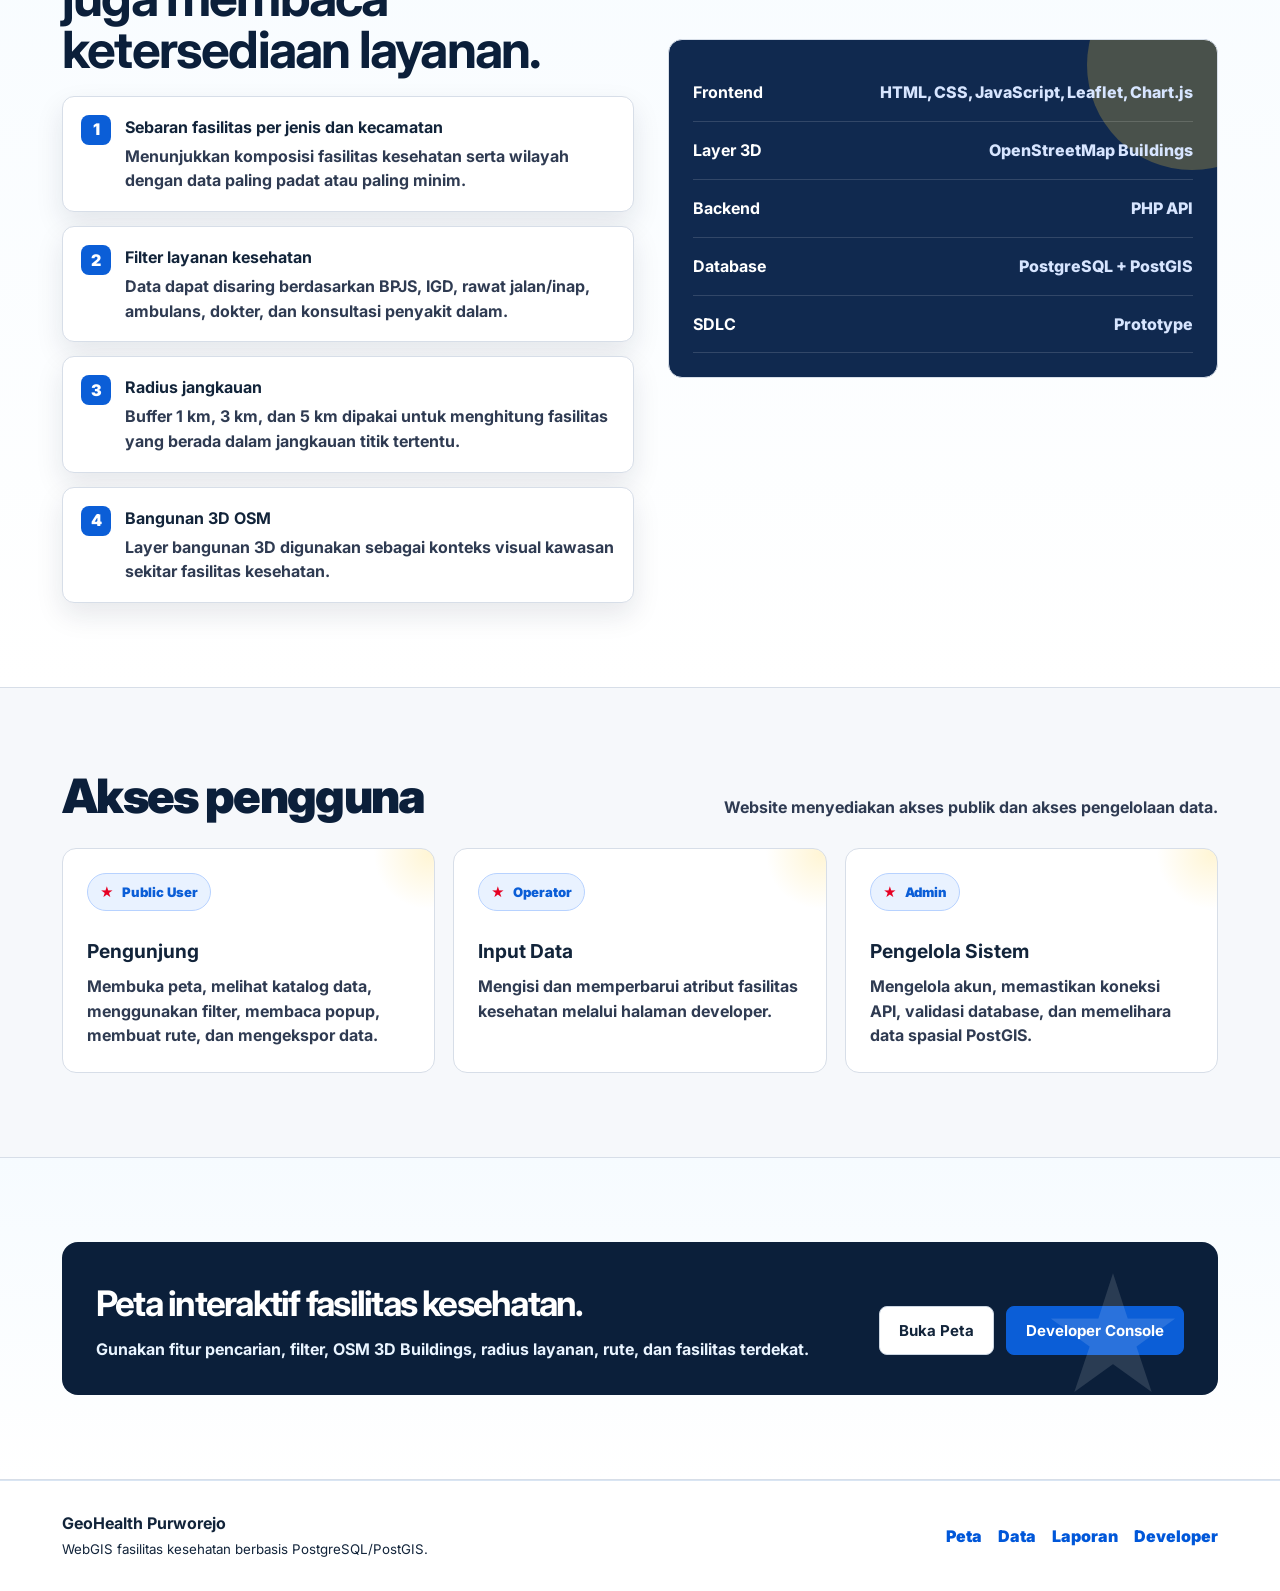
==== commit 3cf5c444: "Add files via upload" ====
--- a/index.html
+++ b/index.html
@@ -6,11 +6,11 @@
   <title>GeoHealth Purworejo | WebGIS Fasilitas Kesehatan</title>
   <link rel="preconnect" href="https://fonts.googleapis.com">
   <link rel="preconnect" href="https://fonts.gstatic.com" crossorigin>
-  <link href="https://fonts.googleapis.com/css2?family=Nunito:wght@400;600;700;800;900;1000&display=swap" rel="stylesheet">
+  <link href="https://fonts.googleapis.com/css2?family=Inter:wght@400;500;600;700;800&display=swap" rel="stylesheet">
   <link rel="stylesheet" href="assets/css/style.css">
 </head>
-<body>
-  <nav class="site-nav">
+<body class="formal-theme">
+  <nav class="site-nav formal-nav">
     <div class="container-narrow nav-inner">
       <a class="brand" href="index.html"><img src="assets/img/Lambang_Kabupaten_Purworejo.png" alt="Logo Purworejo"><span>GeoHealth Purworejo<small>WebGIS Fasilitas Kesehatan</small></span></a>
       <button class="mobile-toggle" id="mobileToggle" type="button">☰</button>
@@ -19,32 +19,36 @@
         <a href="map.html">Peta</a>
         <a href="data.html">Data</a>
         <a href="laporan.html">Laporan</a>
-        <a href="login.html">Admin</a>
+        <a href="login.html">Developer</a>
       </div>
-      <div class="nav-actions"><a class="btn btn-light" href="login.html">Login / Daftar</a><a class="btn btn-primary" href="map.html">Buka Peta</a></div>
+      <div class="nav-actions"><a class="btn btn-light" href="login.html">Login / Buat Akun</a><a class="btn btn-primary" href="map.html">Buka Peta</a></div>
     </div>
   </nav>
 
-  <header class="hero">
-    <div class="container-narrow hero-inner">
-      <div>
-        <span class="kicker">GeoHealth Purworejo • Fullstack WebGIS</span>
-        <h1>Sebaran faskes Purworejo dalam satu <span>peta interaktif</span>.</h1>
-        <p class="lead">Rumah sakit, puskesmas, klinik, apotek, layer bangunan hasil digitasi, dan ketersediaan layanan kesehatan ditampilkan dalam peta interaktif berbasis PostgreSQL/PostGIS.</p>
-        <div class="hero-cta"><a class="btn btn-primary" href="map.html">Eksplor Peta Interaktif</a><a class="btn btn-light" href="laporan.html">Lihat Analisis & SDLC</a></div>
-        <div class="hero-facts">
-          <div class="fact"><strong id="homeTotal">26</strong><span>Data fasilitas</span></div>
-          <div class="fact"><strong>5</strong><span>Jenis fasilitas</span></div>
-          <div class="fact"><strong>14</strong><span>Kecamatan terdata</span></div>
-          <div class="fact"><strong>3</strong><span>Jenis user</span></div>
+  <header class="hero formal-hero">
+    <div class="container-narrow formal-hero-grid">
+      <div class="formal-hero-copy">
+        <span class="kicker">PostgreSQL/PostGIS • Leaflet • OSM 3D Buildings</span>
+        <h1>Sistem Informasi Geografis Fasilitas Kesehatan Kabupaten Purworejo</h1>
+        <p class="lead">Sebaran fasilitas kesehatan, batas administrasi, ketersediaan layanan, rute, radius jangkauan, dan bangunan 3D dari OpenStreetMap disajikan dalam satu platform WebGIS.</p>
+        <div class="hero-cta"><a class="btn btn-primary" href="map.html">Masuk ke Peta</a><a class="btn btn-light" href="data.html">Lihat Katalog Data</a></div>
+        <div class="formal-metric-strip">
+          <div><span>Fasilitas</span><b id="homeTotal">26</b></div>
+          <div><span>Jenis data</span><b>5</b></div>
+          <div><span>Layer spasial</span><b>4</b></div>
+          <div><span>Role pengguna</span><b>3</b></div>
         </div>
       </div>
-      <div class="hero-map-card" aria-label="Mockup peta interaktif WebGIS">
-        <div class="mock-map">
-          <div class="mock-grid"></div><div class="mock-boundary"></div><div class="mock-route"></div>
-          <div class="mock-pin"></div><div class="mock-pin"></div><div class="mock-pin"></div><div class="mock-pin"></div>
-          <div class="floating-badge">Analisis aktif</div>
-          <div class="mock-panel"><b>Dashboard sebaran faskes</b><span>Filter fasilitas, popup atribut, radius layanan, fasilitas terdekat, rute, statistik wilayah, dan ekspor data.</span></div>
+      <div class="formal-dashboard-card">
+        <div class="dash-toolbar"><span>Peta Operasional</span><em>Live View</em></div>
+        <div class="dash-map-surface">
+          <div class="dash-boundary"></div>
+          <span class="pin p1"></span><span class="pin p2 red"></span><span class="pin p3 green"></span><span class="pin p4 yellow"></span><span class="pin p5 purple"></span>
+          <div class="dash-osm-card"><b>OSM 3D Buildings</b><small>Bangunan tampil melalui layer 3D OpenStreetMap pada peta.</small></div>
+        </div>
+        <div class="dash-bottom">
+          <div><b>Analisis</b><span>Buffer, rute, fasilitas terdekat</span></div>
+          <div><b>Data</b><span>API + GeoJSON fallback</span></div>
         </div>
       </div>
     </div>
@@ -52,31 +56,31 @@
 
   <section class="section" id="tujuan">
     <div class="container-narrow">
-      <div class="section-head"><h2>Tujuan sistem yang dipakai sebagai dasar analisis</h2><p>Analisis pada website dibuat mengikuti tujuan operasional WebGIS, bukan sekadar menampilkan peta.</p></div>
-      <div class="grid-4">
-        <div class="card"><div class="icon">1</div><h3>Inventarisasi faskes & bangunan</h3><p>Menghimpun data fasilitas kesehatan, koordinat, atribut layanan, dan bangunan hasil digitasi di dalam batas administrasi.</p></div>
-        <div class="card"><div class="icon">2</div><h3>Visualisasi sebaran</h3><p>Menampilkan persebaran fasilitas pada peta interaktif agar pola lokasi lebih mudah dibaca.</p></div>
-        <div class="card"><div class="icon">3</div><h3>Aksesibilitas dasar</h3><p>Membantu pengguna mencari fasilitas terdekat, melihat rute, dan menghitung radius layanan.</p></div>
-        <div class="card"><div class="icon">4</div><h3>Pengelolaan data</h3><p>Menyediakan login admin/operator dan fitur buat akun untuk pengembangan akses pengguna.</p></div>
+      <div class="section-head formal-head"><h2>Tujuan sistem</h2><p>Setiap fitur peta dan data disusun berdasarkan kebutuhan pengelolaan informasi fasilitas kesehatan.</p></div>
+      <div class="grid-4 formal-card-grid">
+        <div class="card formal-card"><div class="icon">01</div><h3>Inventarisasi data</h3><p>Data fasilitas, koordinat, alamat, jenis layanan, status operasional, BPJS, IGD, dokter, rawat jalan, rawat inap, dan konsultasi penyakit dalam.</p></div>
+        <div class="card formal-card"><div class="icon">02</div><h3>Visualisasi spasial</h3><p>Fasilitas ditampilkan sebagai marker, batas wilayah sebagai poligon, serta bangunan 3D dari OpenStreetMap sebagai konteks lingkungan.</p></div>
+        <div class="card formal-card"><div class="icon">03</div><h3>Analisis akses layanan</h3><p>Radius jangkauan, fasilitas terdekat, rute, dan filter layanan membantu membaca hubungan lokasi dengan kebutuhan pengguna.</p></div>
+        <div class="card formal-card"><div class="icon">04</div><h3>Pengelolaan sistem</h3><p>Halaman developer digunakan untuk login, buat akun, validasi data, pengeditan atribut, serta pemeliharaan struktur database.</p></div>
       </div>
     </div>
   </section>
 
-  <section class="section soft">
+  <section class="section soft formal-soft">
     <div class="container-narrow split">
       <div>
-        <span class="pill">Analisis yang disediakan</span>
-        <h2 class="big-title">Dibuat agar peta bisa menjawab kebutuhan pengguna.</h2>
-        <div class="feature-list">
-          <div class="feature-row"><span class="check">✓</span><div><b>Analisis sebaran per jenis fasilitas</b><p>Grafik dan filter digunakan untuk melihat komposisi Rumah Sakit, Puskesmas, Klinik, dan Apotek.</p></div></div>
-          <div class="feature-row"><span class="check">✓</span><div><b>Analisis sebaran per kecamatan</b><p>Sistem menampilkan kecamatan dengan jumlah fasilitas terbanyak dan kecamatan yang masih minim data.</p></div></div>
-          <div class="feature-row"><span class="check">✓</span><div><b>Analisis jangkauan radius</b><p>Pengguna dapat memilih radius 1 km, 3 km, atau 5 km dari fasilitas tertentu untuk melihat jumlah fasilitas di sekitar titik tersebut.</p></div></div>
-          <div class="feature-row"><span class="check">✓</span><div><b>Analisis fasilitas terdekat</b><p>Jika lokasi pengguna diaktifkan, sistem menghitung fasilitas terdekat berdasarkan jarak lurus.</p></div></div>
+        <span class="pill formal-pill">Analisis utama</span>
+        <h2 class="big-title">Peta tidak hanya menampilkan titik, tetapi juga membaca ketersediaan layanan.</h2>
+        <div class="feature-list formal-feature-list">
+          <div class="feature-row"><span class="check">1</span><div><b>Sebaran fasilitas per jenis dan kecamatan</b><p>Menunjukkan komposisi fasilitas kesehatan serta wilayah dengan data paling padat atau paling minim.</p></div></div>
+          <div class="feature-row"><span class="check">2</span><div><b>Filter layanan kesehatan</b><p>Data dapat disaring berdasarkan BPJS, IGD, rawat jalan/inap, ambulans, dokter, dan konsultasi penyakit dalam.</p></div></div>
+          <div class="feature-row"><span class="check">3</span><div><b>Radius jangkauan</b><p>Buffer 1 km, 3 km, dan 5 km dipakai untuk menghitung fasilitas yang berada dalam jangkauan titik tertentu.</p></div></div>
+          <div class="feature-row"><span class="check">4</span><div><b>Bangunan 3D OSM</b><p>Layer bangunan 3D digunakan sebagai konteks visual kawasan sekitar fasilitas kesehatan.</p></div></div>
         </div>
       </div>
-      <div class="preview-panel">
-        <div class="line"><b>Frontend</b><span>HTML, CSS, JavaScript, Leaflet</span></div>
-        <div class="line"><b>Analisis spasial</b><span>Buffer radius, jarak terdekat, statistik titik</span></div>
+      <div class="preview-panel formal-stack">
+        <div class="line"><b>Frontend</b><span>HTML, CSS, JavaScript, Leaflet, Chart.js</span></div>
+        <div class="line"><b>Layer 3D</b><span>OpenStreetMap Buildings</span></div>
         <div class="line"><b>Backend</b><span>PHP API</span></div>
         <div class="line"><b>Database</b><span>PostgreSQL + PostGIS</span></div>
         <div class="line"><b>SDLC</b><span>Prototype</span></div>
@@ -86,25 +90,25 @@
 
   <section class="section">
     <div class="container-narrow">
-      <div class="section-head"><h2>Struktur website</h2><p>Halaman dibuat jelas agar memenuhi kebutuhan tugas sekaligus mudah diuji.</p></div>
+      <div class="section-head formal-head"><h2>Akses pengguna</h2><p>Website menyediakan akses publik dan akses pengelolaan data.</p></div>
       <div class="grid-3">
-        <div class="card role-card"><span class="pill">Public User</span><h3>Pengunjung</h3><p>Membuka peta, mencari fasilitas, menggunakan filter, melihat analisis, dan mengekspor data tanpa login.</p></div>
-        <div class="card role-card"><span class="pill">Admin</span><h3>Pengelola Website</h3><p>Login untuk mengelola data fasilitas kesehatan yang tersimpan di PostgreSQL/PostGIS.</p></div>
-        <div class="card role-card"><span class="pill">Operator</span><h3>Pengelola Data Lapangan</h3><p>Role tambahan tersedia di database untuk kebutuhan validasi dan pembaruan data pada pengembangan lanjutan.</p></div>
+        <div class="card role-card formal-card"><span class="pill formal-pill">Public User</span><h3>Pengunjung</h3><p>Membuka peta, melihat katalog data, menggunakan filter, membaca popup, membuat rute, dan mengekspor data.</p></div>
+        <div class="card role-card formal-card"><span class="pill formal-pill">Operator</span><h3>Input Data</h3><p>Mengisi dan memperbarui atribut fasilitas kesehatan melalui halaman developer.</p></div>
+        <div class="card role-card formal-card"><span class="pill formal-pill">Admin</span><h3>Pengelola Sistem</h3><p>Mengelola akun, memastikan koneksi API, validasi database, dan memelihara data spasial PostGIS.</p></div>
       </div>
     </div>
   </section>
 
-  <section class="section soft">
+  <section class="section soft formal-soft">
     <div class="container-narrow">
-      <div class="cta">
-        <div><h2>Masuk ke mode eksplorasi peta.</h2><p>Gunakan peta untuk mencoba filter, buffer radius, fasilitas terdekat, statistik sebaran, dan ekspor CSV.</p></div>
-        <div class="hero-cta"><a class="btn btn-light" href="map.html">Buka Peta</a><a class="btn btn-primary" href="login.html">Login / Daftar</a></div>
+      <div class="cta formal-cta">
+        <div><h2>Peta interaktif fasilitas kesehatan.</h2><p>Gunakan fitur pencarian, filter, OSM 3D Buildings, radius layanan, rute, dan fasilitas terdekat.</p></div>
+        <div class="hero-cta"><a class="btn btn-light" href="map.html">Buka Peta</a><a class="btn btn-primary" href="login.html">Developer Console</a></div>
       </div>
     </div>
   </section>
 
-  <footer class="site-footer"><div class="container-narrow footer-inner"><div><b>GeoHealth Purworejo</b><br><small>WebGIS fasilitas kesehatan berbasis PostgreSQL/PostGIS.</small></div><div class="footer-links"><a href="map.html">Peta</a><a href="data.html">Data</a><a href="laporan.html">Laporan</a><a href="login.html">Admin</a></div></div></footer>
+  <footer class="site-footer"><div class="container-narrow footer-inner"><div><b>GeoHealth Purworejo</b><br><small>WebGIS fasilitas kesehatan berbasis PostgreSQL/PostGIS.</small></div><div class="footer-links"><a href="map.html">Peta</a><a href="data.html">Data</a><a href="laporan.html">Laporan</a><a href="login.html">Developer</a></div></div></footer>
   <script src="assets/js/common.js"></script>
 </body>
 </html>
--- a/assets/css/style.css
+++ b/assets/css/style.css
@@ -62,3 +62,10 @@
 .btn-danger{background:#E60023;color:#fff}.btn-success{background:#008A2E;color:#fff}
 .auth-tabs{display:grid;grid-template-columns:1fr 1fr;gap:10px;margin:18px 0}.auth-tab{border:2px solid var(--line);background:#fff;border-radius:999px;padding:11px;font-weight:1000;cursor:pointer}.auth-tab.active{background:#06285f;color:#fff;border-color:#06285f}.auth-pane.hidden{display:none}.help-text{font-size:.88rem;color:#344054;font-weight:800;margin-top:6px}.building-chip{display:inline-flex;align-items:center;gap:6px;background:#001f54;color:#fff;border-radius:999px;padding:5px 9px;font-size:.76rem;font-weight:1000}.layer-note{background:#e8f3ff;border:1px solid #a9cffc;border-radius:14px;padding:10px 12px;color:#0b336d;font-weight:900;font-size:.88rem}.wide-form{grid-column:1/-1}.mini-tag.warning{background:#fff3bd;border-color:#ffd45a;color:#613f00}.mini-tag.good{background:#e8fbe9;border-color:#9adfa0;color:#075c1b}
 @media(max-width:720px){.auth-tabs{grid-template-columns:1fr}}
+
+
+/* ================================
+   Formal revision: less decorative, higher contrast, OSM 3D wording
+   ================================ */
+.formal-theme{font-family:'Inter',system-ui,-apple-system,BlinkMacSystemFont,'Segoe UI',sans-serif;background:#f6f8fb;color:#12243a}.formal-theme .site-nav{background:#ffffff;border-bottom:1px solid #d7dee8;box-shadow:none}.formal-theme .brand span{font-weight:800;letter-spacing:-.01em}.formal-theme .brand small{font-weight:600;color:#667085}.formal-theme .nav-links a{border-radius:8px;font-weight:700;color:#2e3b4e}.formal-theme .nav-links a:hover,.formal-theme .nav-links a.active{background:#0b5ed7;color:#fff;box-shadow:none}.formal-theme .btn{border-radius:8px;font-weight:700;box-shadow:none}.formal-theme .btn-primary{background:#0b5ed7;color:#fff;border:1px solid #0b5ed7}.formal-theme .btn-primary:hover{background:#084aab}.formal-theme .btn-light{background:#fff;color:#12243a;border:1px solid #cbd5e1}.formal-theme .btn-soft{background:#fff7d6;color:#5f4700;border:1px solid #f6c23e}.formal-nav .nav-inner{height:72px}.formal-hero{background:linear-gradient(180deg,#ffffff 0,#f2f6fb 100%);padding:58px 0 48px;border-bottom:1px solid #d7dee8}.formal-hero:before,.formal-hero:after{display:none}.formal-hero-grid{display:grid;grid-template-columns:1.02fr .98fr;gap:36px;align-items:center}.formal-hero-copy h1{font-size:clamp(2rem,4.6vw,4.25rem);line-height:1.06;margin:14px 0 16px;letter-spacing:-.055em;color:#0b1f3a;font-weight:800}.formal-hero-copy h1 span{color:#0b5ed7}.formal-theme .kicker{background:#fff;border:1px solid #d7dee8;color:#0b5ed7;border-radius:999px;font-weight:700;box-shadow:none}.formal-theme .lead{color:#3a4a61;font-size:1.04rem;max-width:760px}.formal-metric-strip{display:grid;grid-template-columns:repeat(4,1fr);gap:10px;margin-top:26px}.formal-metric-strip div{background:#fff;border:1px solid #d7dee8;border-radius:12px;padding:14px}.formal-metric-strip span{display:block;color:#667085;font-size:.78rem;font-weight:700;text-transform:uppercase;letter-spacing:.03em}.formal-metric-strip b{font-size:1.55rem;color:#0b1f3a}.formal-dashboard-card{background:#fff;border:1px solid #d7dee8;border-radius:18px;padding:14px;box-shadow:0 18px 45px rgba(15,23,42,.08)}.dash-toolbar{display:flex;justify-content:space-between;align-items:center;border-bottom:1px solid #e5eaf2;padding:8px 4px 12px;font-weight:800}.dash-toolbar em{font-style:normal;background:#e9f2ff;color:#0b5ed7;border-radius:999px;padding:4px 10px;font-size:.78rem}.dash-map-surface{height:330px;margin-top:14px;border-radius:14px;position:relative;overflow:hidden;background:linear-gradient(135deg,#dff2ff,#e9f7e9 58%,#fff3c4);border:1px solid #cbd5e1}.dash-map-surface:before{content:'';position:absolute;inset:0;background-image:linear-gradient(rgba(11,94,215,.12) 1px,transparent 1px),linear-gradient(90deg,rgba(11,94,215,.12) 1px,transparent 1px);background-size:32px 32px}.dash-boundary{position:absolute;left:26%;top:18%;width:46%;height:52%;background:rgba(46,125,50,.22);border:3px solid #2e7d32;border-radius:53% 47% 55% 44%;transform:rotate(-9deg)}.pin{position:absolute;width:18px;height:18px;border-radius:50% 50% 50% 0;background:#0b5ed7;transform:rotate(-45deg);border:3px solid #fff;box-shadow:0 8px 16px rgba(15,23,42,.25)}.pin:after{content:'';position:absolute;width:5px;height:5px;background:#fff;border-radius:50%;left:4px;top:4px}.pin.red{background:#dc3545}.pin.green{background:#198754}.pin.yellow{background:#f6c23e}.pin.purple{background:#6f42c1}.p1{left:47%;top:42%}.p2{left:55%;top:30%}.p3{left:40%;top:56%}.p4{left:63%;top:54%}.p5{left:33%;top:36%}.dash-osm-card{position:absolute;right:16px;bottom:16px;background:#fff;border:1px solid #d7dee8;border-radius:12px;padding:12px;max-width:220px;box-shadow:0 12px 25px rgba(15,23,42,.10)}.dash-osm-card b{display:block}.dash-osm-card small{color:#667085}.dash-bottom{display:grid;grid-template-columns:1fr 1fr;gap:10px;margin-top:12px}.dash-bottom div{border:1px solid #d7dee8;background:#f8fafc;border-radius:12px;padding:12px}.dash-bottom span{display:block;color:#667085;font-size:.86rem}.formal-head{text-align:left}.formal-head h2,.formal-theme .big-title{letter-spacing:-.035em;color:#0b1f3a}.formal-card{border:1px solid #d7dee8;border-radius:14px;box-shadow:none;background:#fff}.formal-card .icon{background:#0b5ed7;color:#fff;border-radius:10px;font-size:.9rem}.formal-soft{background:#eef4fb;border-top:1px solid #d7dee8;border-bottom:1px solid #d7dee8}.formal-pill{background:#e9f2ff!important;border:1px solid #b7d2ff!important;color:#0b5ed7!important}.formal-feature-list .feature-row{border:1px solid #d7dee8;border-radius:12px;background:#fff}.formal-feature-list .check{border-radius:8px;background:#0b5ed7;color:#fff}.formal-stack{border:1px solid #d7dee8;border-radius:14px;box-shadow:none}.formal-cta{background:#0b1f3a;border-radius:16px;box-shadow:none}.formal-page-hero{background:#fff;border-bottom:1px solid #d7dee8;padding:42px 0}.formal-page-hero h1{font-size:clamp(2rem,4vw,3rem);letter-spacing:-.04em;color:#0b1f3a}.formal-publication-grid .publication-card,.formal-theme .publication-card{border:1px solid #d7dee8;box-shadow:none}.formal-map-top{background:#fff;border-bottom:1px solid #cbd5e1}.formal-sidebar{background:#f8fafc;border-right:1px solid #cbd5e1}.formal-sidebar .panel{box-shadow:none;border:1px solid #d7dee8;border-radius:12px}.formal-sidebar .panel h3{font-size:.92rem;text-transform:uppercase;letter-spacing:.04em;color:#0b1f3a}.formal-sidebar .mission-card{border-radius:10px}.formal-sidebar .layer-note{background:#fff;border:1px solid #d7dee8;color:#475569}.formal-sidebar .draw-tools button{border-radius:8px;background:#0b5ed7;color:#fff;border-color:#0b5ed7}.formal-theme .leaflet-popup-content-wrapper{border-radius:10px}.formal-theme .toy-marker{box-shadow:0 0 0 3px #fff,0 8px 20px rgba(15,23,42,.24)}.developer-page{background:#f3f6fa}.developer-header{background:#0b1f3a;color:#fff;padding:32px 0;border-bottom:4px solid #f6c23e}.dev-head-grid{display:grid;grid-template-columns:1fr 280px;gap:20px;align-items:center}.dev-kicker,.dev-label{display:inline-block;font-size:.75rem;text-transform:uppercase;letter-spacing:.08em;font-weight:800;color:#f6c23e}.developer-header h1{margin:8px 0 8px;font-size:2.1rem;letter-spacing:-.035em}.developer-header p{margin:0;color:#cbd5e1}.dev-status{background:rgba(255,255,255,.08);border:1px solid rgba(255,255,255,.22);border-radius:12px;padding:16px}.dev-status span,.dev-status small{display:block;color:#cbd5e1;font-size:.82rem}.dev-status b{display:block;font-size:1.3rem;margin:4px 0}.developer-main{display:grid;grid-template-columns:260px 1fr;gap:22px;padding-top:26px;padding-bottom:40px}.dev-sidebar{position:sticky;top:92px;align-self:start}.dev-panel{background:#fff;border:1px solid #d7dee8;border-radius:10px;padding:16px;margin-bottom:14px}.dev-panel h3{margin:0 0 12px;font-size:.9rem;text-transform:uppercase;letter-spacing:.05em}.dev-panel a,.dev-panel p{display:block;margin:6px 0;padding:8px 10px;border-radius:8px;color:#334155;font-weight:600}.dev-panel a.active,.dev-panel a:hover{background:#e9f2ff;color:#0b5ed7}.dev-content{display:grid;gap:18px}.dev-section{background:#fff;border:1px solid #d7dee8;border-radius:12px;padding:18px;box-shadow:0 12px 26px rgba(15,23,42,.05)}.dev-section-head{display:flex;justify-content:space-between;align-items:center;gap:14px;border-bottom:1px solid #e5eaf2;padding-bottom:14px;margin-bottom:16px}.dev-section h2{margin:4px 0 0;font-size:1.18rem;letter-spacing:-.02em}.dev-form fieldset{border:1px solid #d7dee8;border-radius:10px;margin:0 0 14px;padding:14px}.dev-form legend{padding:0 8px;font-weight:800;color:#0b1f3a}.dev-form .form-grid{margin-bottom:10px}.dev-actions{display:flex;gap:10px;flex-wrap:wrap;margin-top:12px}.formal-checks{background:#f8fafc;border:1px solid #d7dee8;border-radius:10px;padding:12px}.formal-checks label{border:1px solid #d7dee8;background:#fff;border-radius:8px;padding:8px 10px;font-weight:600}.formal-admin-map{height:420px;border:1px solid #cbd5e1;border-radius:10px}.dev-search{max-width:320px}.dev-table th{font-size:.78rem;text-transform:uppercase;letter-spacing:.04em;background:#f8fafc}.dev-stack-grid{display:grid;grid-template-columns:1fr 1fr;gap:12px}.dev-stack-grid div{border:1px solid #d7dee8;border-radius:10px;background:#f8fafc;padding:14px}.dev-stack-grid b,.dev-stack-grid span{display:block}.dev-stack-grid span{color:#667085;font-size:.9rem}.dev-muted{color:#667085}.dev-row-actions{display:flex;gap:8px;flex-wrap:wrap}.btn-danger{background:#dc3545;color:#fff;border:1px solid #dc3545}.btn-sm{padding:8px 11px;font-size:.82rem}
+@media(max-width:960px){.formal-hero-grid,.dev-head-grid,.developer-main{grid-template-columns:1fr}.dev-sidebar{position:relative;top:0}.formal-metric-strip,.dev-stack-grid{grid-template-columns:1fr 1fr}.formal-dashboard-card{order:-1}}@media(max-width:640px){.formal-metric-strip,.dev-stack-grid{grid-template-columns:1fr}.developer-header h1{font-size:1.6rem}.formal-hero{padding:34px 0}.dash-map-surface{height:240px}}
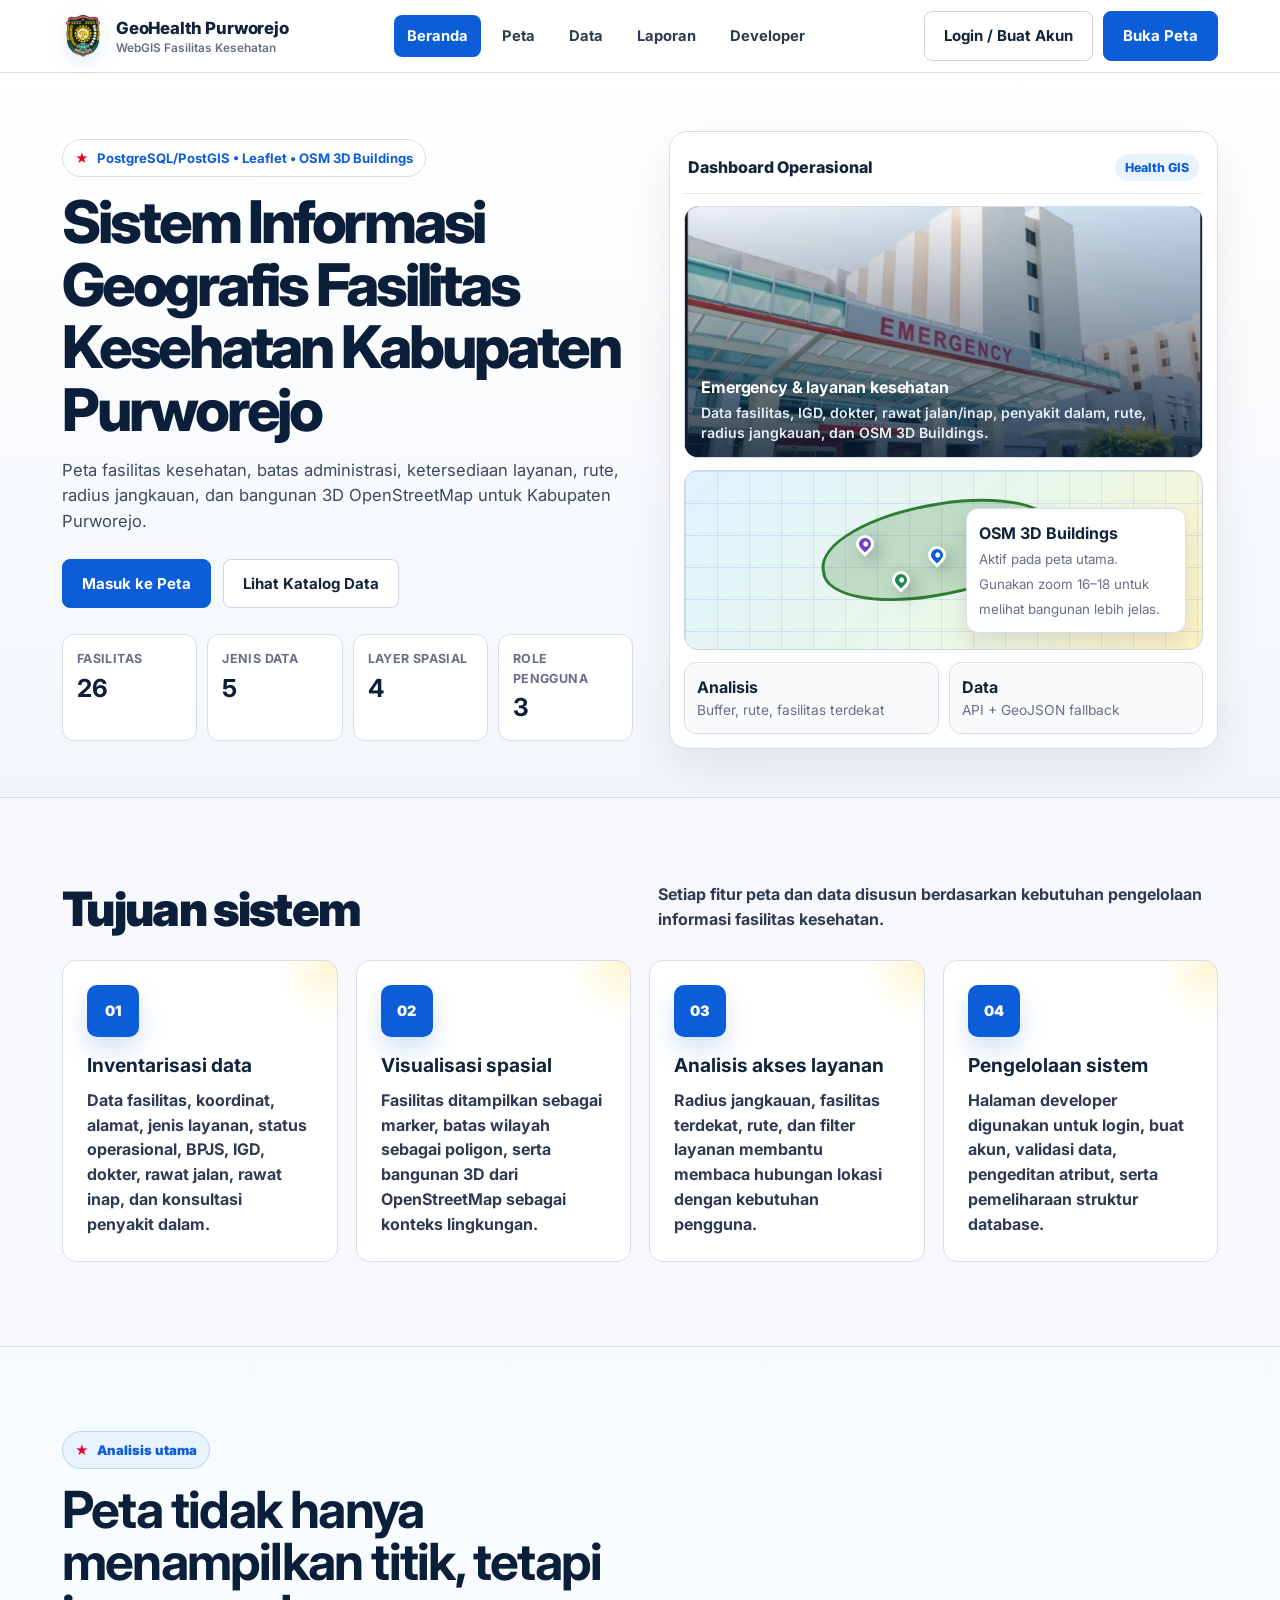
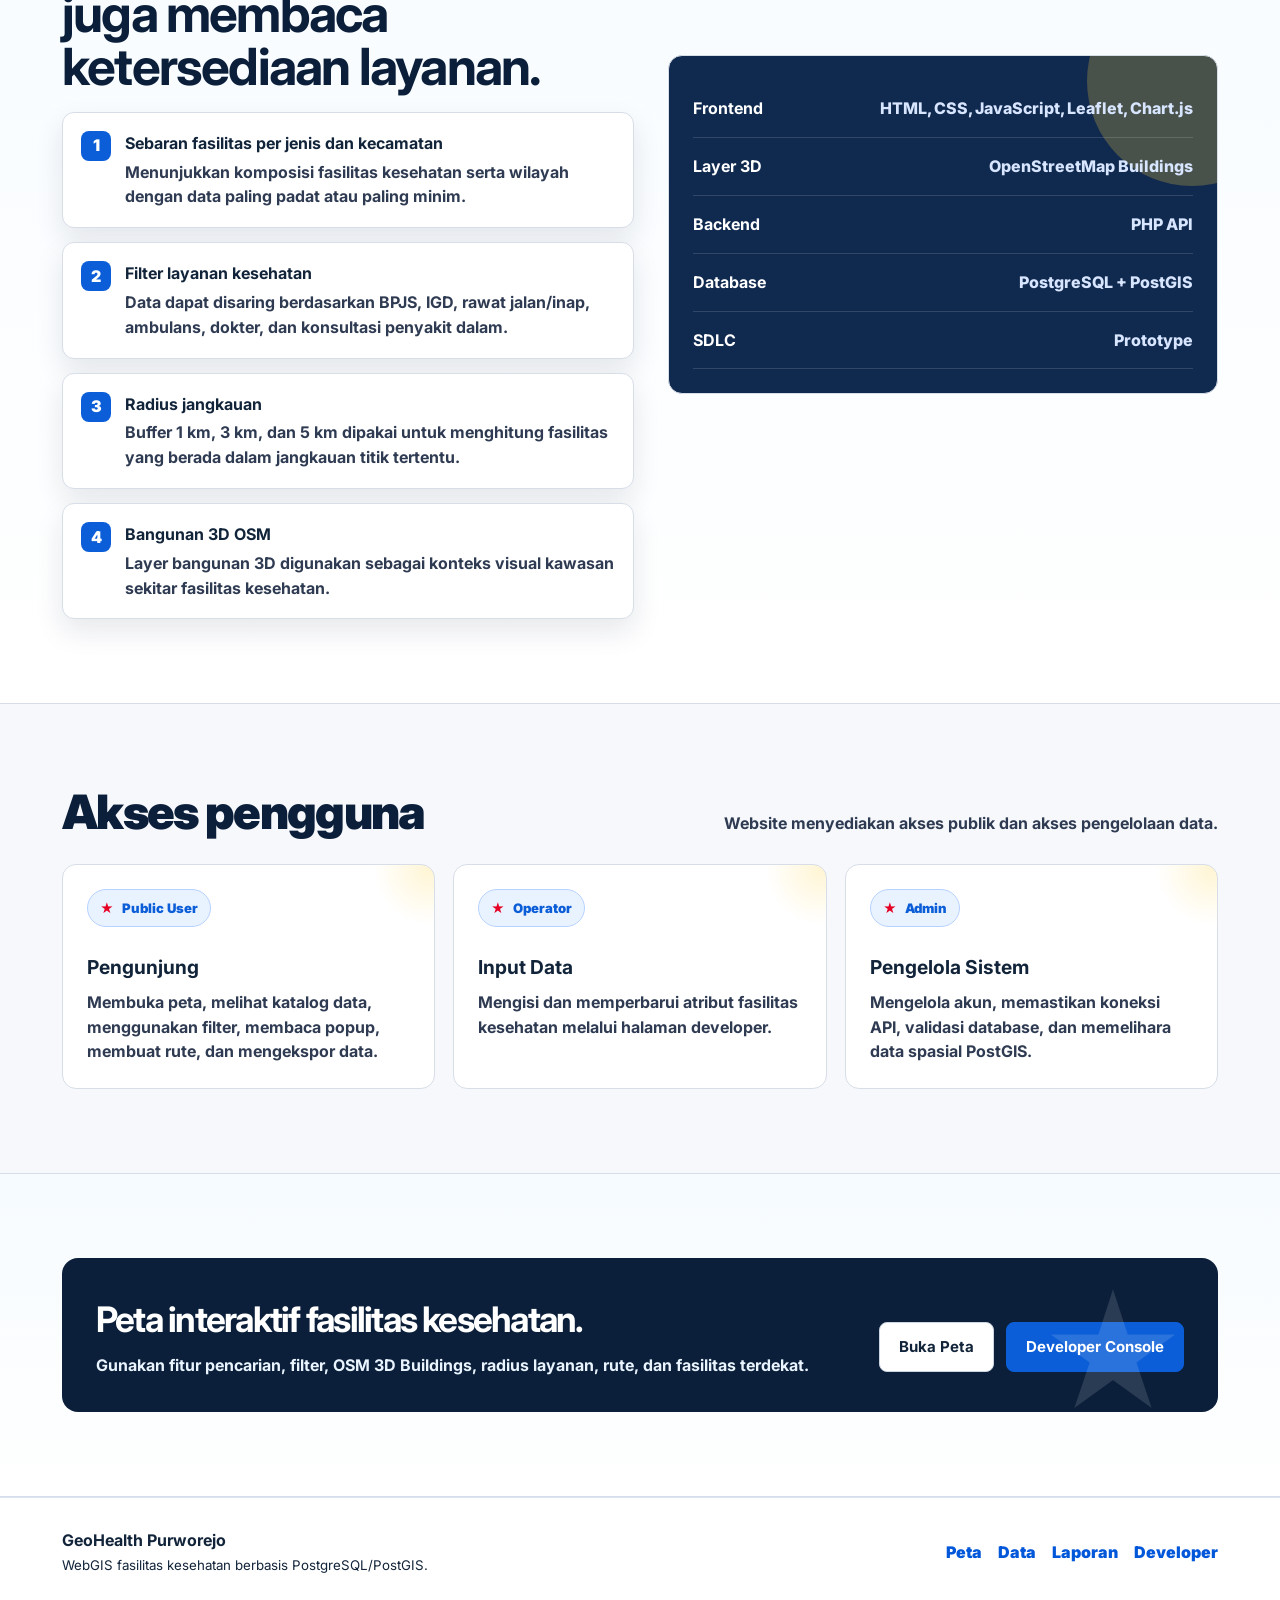
==== commit aa45933b: "Add files via upload" ====
--- a/index.html
+++ b/index.html
@@ -30,7 +30,7 @@
       <div class="formal-hero-copy">
         <span class="kicker">PostgreSQL/PostGIS • Leaflet • OSM 3D Buildings</span>
         <h1>Sistem Informasi Geografis Fasilitas Kesehatan Kabupaten Purworejo</h1>
-        <p class="lead">Sebaran fasilitas kesehatan, batas administrasi, ketersediaan layanan, rute, radius jangkauan, dan bangunan 3D dari OpenStreetMap disajikan dalam satu platform WebGIS.</p>
+        <p class="lead">Peta fasilitas kesehatan, batas administrasi, ketersediaan layanan, rute, radius jangkauan, dan bangunan 3D OpenStreetMap untuk Kabupaten Purworejo.</p>
         <div class="hero-cta"><a class="btn btn-primary" href="map.html">Masuk ke Peta</a><a class="btn btn-light" href="data.html">Lihat Katalog Data</a></div>
         <div class="formal-metric-strip">
           <div><span>Fasilitas</span><b id="homeTotal">26</b></div>
@@ -39,12 +39,19 @@
           <div><span>Role pengguna</span><b>3</b></div>
         </div>
       </div>
-      <div class="formal-dashboard-card">
-        <div class="dash-toolbar"><span>Peta Operasional</span><em>Live View</em></div>
-        <div class="dash-map-surface">
+      <div class="formal-dashboard-card dashboard-photo-card">
+        <div class="dash-toolbar"><span>Dashboard Operasional</span><em>Health GIS</em></div>
+        <figure class="dashboard-photo">
+          <img src="assets/img/dashboard-rs.jpg" alt="Ilustrasi fasilitas rumah sakit untuk dashboard GeoHealth Purworejo" loading="eager">
+          <figcaption>
+            <b>Emergency & layanan kesehatan</b>
+            <span>Data fasilitas, IGD, dokter, rawat jalan/inap, penyakit dalam, rute, radius jangkauan, dan OSM 3D Buildings.</span>
+          </figcaption>
+        </figure>
+        <div class="dash-map-surface compact-map">
           <div class="dash-boundary"></div>
           <span class="pin p1"></span><span class="pin p2 red"></span><span class="pin p3 green"></span><span class="pin p4 yellow"></span><span class="pin p5 purple"></span>
-          <div class="dash-osm-card"><b>OSM 3D Buildings</b><small>Bangunan tampil melalui layer 3D OpenStreetMap pada peta.</small></div>
+          <div class="dash-osm-card"><b>OSM 3D Buildings</b><small>Aktif pada peta utama. Gunakan zoom 16–18 untuk melihat bangunan lebih jelas.</small></div>
         </div>
         <div class="dash-bottom">
           <div><b>Analisis</b><span>Buffer, rute, fasilitas terdekat</span></div>
--- a/assets/css/style.css
+++ b/assets/css/style.css
@@ -69,3 +69,6 @@
    ================================ */
 .formal-theme{font-family:'Inter',system-ui,-apple-system,BlinkMacSystemFont,'Segoe UI',sans-serif;background:#f6f8fb;color:#12243a}.formal-theme .site-nav{background:#ffffff;border-bottom:1px solid #d7dee8;box-shadow:none}.formal-theme .brand span{font-weight:800;letter-spacing:-.01em}.formal-theme .brand small{font-weight:600;color:#667085}.formal-theme .nav-links a{border-radius:8px;font-weight:700;color:#2e3b4e}.formal-theme .nav-links a:hover,.formal-theme .nav-links a.active{background:#0b5ed7;color:#fff;box-shadow:none}.formal-theme .btn{border-radius:8px;font-weight:700;box-shadow:none}.formal-theme .btn-primary{background:#0b5ed7;color:#fff;border:1px solid #0b5ed7}.formal-theme .btn-primary:hover{background:#084aab}.formal-theme .btn-light{background:#fff;color:#12243a;border:1px solid #cbd5e1}.formal-theme .btn-soft{background:#fff7d6;color:#5f4700;border:1px solid #f6c23e}.formal-nav .nav-inner{height:72px}.formal-hero{background:linear-gradient(180deg,#ffffff 0,#f2f6fb 100%);padding:58px 0 48px;border-bottom:1px solid #d7dee8}.formal-hero:before,.formal-hero:after{display:none}.formal-hero-grid{display:grid;grid-template-columns:1.02fr .98fr;gap:36px;align-items:center}.formal-hero-copy h1{font-size:clamp(2rem,4.6vw,4.25rem);line-height:1.06;margin:14px 0 16px;letter-spacing:-.055em;color:#0b1f3a;font-weight:800}.formal-hero-copy h1 span{color:#0b5ed7}.formal-theme .kicker{background:#fff;border:1px solid #d7dee8;color:#0b5ed7;border-radius:999px;font-weight:700;box-shadow:none}.formal-theme .lead{color:#3a4a61;font-size:1.04rem;max-width:760px}.formal-metric-strip{display:grid;grid-template-columns:repeat(4,1fr);gap:10px;margin-top:26px}.formal-metric-strip div{background:#fff;border:1px solid #d7dee8;border-radius:12px;padding:14px}.formal-metric-strip span{display:block;color:#667085;font-size:.78rem;font-weight:700;text-transform:uppercase;letter-spacing:.03em}.formal-metric-strip b{font-size:1.55rem;color:#0b1f3a}.formal-dashboard-card{background:#fff;border:1px solid #d7dee8;border-radius:18px;padding:14px;box-shadow:0 18px 45px rgba(15,23,42,.08)}.dash-toolbar{display:flex;justify-content:space-between;align-items:center;border-bottom:1px solid #e5eaf2;padding:8px 4px 12px;font-weight:800}.dash-toolbar em{font-style:normal;background:#e9f2ff;color:#0b5ed7;border-radius:999px;padding:4px 10px;font-size:.78rem}.dash-map-surface{height:330px;margin-top:14px;border-radius:14px;position:relative;overflow:hidden;background:linear-gradient(135deg,#dff2ff,#e9f7e9 58%,#fff3c4);border:1px solid #cbd5e1}.dash-map-surface:before{content:'';position:absolute;inset:0;background-image:linear-gradient(rgba(11,94,215,.12) 1px,transparent 1px),linear-gradient(90deg,rgba(11,94,215,.12) 1px,transparent 1px);background-size:32px 32px}.dash-boundary{position:absolute;left:26%;top:18%;width:46%;height:52%;background:rgba(46,125,50,.22);border:3px solid #2e7d32;border-radius:53% 47% 55% 44%;transform:rotate(-9deg)}.pin{position:absolute;width:18px;height:18px;border-radius:50% 50% 50% 0;background:#0b5ed7;transform:rotate(-45deg);border:3px solid #fff;box-shadow:0 8px 16px rgba(15,23,42,.25)}.pin:after{content:'';position:absolute;width:5px;height:5px;background:#fff;border-radius:50%;left:4px;top:4px}.pin.red{background:#dc3545}.pin.green{background:#198754}.pin.yellow{background:#f6c23e}.pin.purple{background:#6f42c1}.p1{left:47%;top:42%}.p2{left:55%;top:30%}.p3{left:40%;top:56%}.p4{left:63%;top:54%}.p5{left:33%;top:36%}.dash-osm-card{position:absolute;right:16px;bottom:16px;background:#fff;border:1px solid #d7dee8;border-radius:12px;padding:12px;max-width:220px;box-shadow:0 12px 25px rgba(15,23,42,.10)}.dash-osm-card b{display:block}.dash-osm-card small{color:#667085}.dash-bottom{display:grid;grid-template-columns:1fr 1fr;gap:10px;margin-top:12px}.dash-bottom div{border:1px solid #d7dee8;background:#f8fafc;border-radius:12px;padding:12px}.dash-bottom span{display:block;color:#667085;font-size:.86rem}.formal-head{text-align:left}.formal-head h2,.formal-theme .big-title{letter-spacing:-.035em;color:#0b1f3a}.formal-card{border:1px solid #d7dee8;border-radius:14px;box-shadow:none;background:#fff}.formal-card .icon{background:#0b5ed7;color:#fff;border-radius:10px;font-size:.9rem}.formal-soft{background:#eef4fb;border-top:1px solid #d7dee8;border-bottom:1px solid #d7dee8}.formal-pill{background:#e9f2ff!important;border:1px solid #b7d2ff!important;color:#0b5ed7!important}.formal-feature-list .feature-row{border:1px solid #d7dee8;border-radius:12px;background:#fff}.formal-feature-list .check{border-radius:8px;background:#0b5ed7;color:#fff}.formal-stack{border:1px solid #d7dee8;border-radius:14px;box-shadow:none}.formal-cta{background:#0b1f3a;border-radius:16px;box-shadow:none}.formal-page-hero{background:#fff;border-bottom:1px solid #d7dee8;padding:42px 0}.formal-page-hero h1{font-size:clamp(2rem,4vw,3rem);letter-spacing:-.04em;color:#0b1f3a}.formal-publication-grid .publication-card,.formal-theme .publication-card{border:1px solid #d7dee8;box-shadow:none}.formal-map-top{background:#fff;border-bottom:1px solid #cbd5e1}.formal-sidebar{background:#f8fafc;border-right:1px solid #cbd5e1}.formal-sidebar .panel{box-shadow:none;border:1px solid #d7dee8;border-radius:12px}.formal-sidebar .panel h3{font-size:.92rem;text-transform:uppercase;letter-spacing:.04em;color:#0b1f3a}.formal-sidebar .mission-card{border-radius:10px}.formal-sidebar .layer-note{background:#fff;border:1px solid #d7dee8;color:#475569}.formal-sidebar .draw-tools button{border-radius:8px;background:#0b5ed7;color:#fff;border-color:#0b5ed7}.formal-theme .leaflet-popup-content-wrapper{border-radius:10px}.formal-theme .toy-marker{box-shadow:0 0 0 3px #fff,0 8px 20px rgba(15,23,42,.24)}.developer-page{background:#f3f6fa}.developer-header{background:#0b1f3a;color:#fff;padding:32px 0;border-bottom:4px solid #f6c23e}.dev-head-grid{display:grid;grid-template-columns:1fr 280px;gap:20px;align-items:center}.dev-kicker,.dev-label{display:inline-block;font-size:.75rem;text-transform:uppercase;letter-spacing:.08em;font-weight:800;color:#f6c23e}.developer-header h1{margin:8px 0 8px;font-size:2.1rem;letter-spacing:-.035em}.developer-header p{margin:0;color:#cbd5e1}.dev-status{background:rgba(255,255,255,.08);border:1px solid rgba(255,255,255,.22);border-radius:12px;padding:16px}.dev-status span,.dev-status small{display:block;color:#cbd5e1;font-size:.82rem}.dev-status b{display:block;font-size:1.3rem;margin:4px 0}.developer-main{display:grid;grid-template-columns:260px 1fr;gap:22px;padding-top:26px;padding-bottom:40px}.dev-sidebar{position:sticky;top:92px;align-self:start}.dev-panel{background:#fff;border:1px solid #d7dee8;border-radius:10px;padding:16px;margin-bottom:14px}.dev-panel h3{margin:0 0 12px;font-size:.9rem;text-transform:uppercase;letter-spacing:.05em}.dev-panel a,.dev-panel p{display:block;margin:6px 0;padding:8px 10px;border-radius:8px;color:#334155;font-weight:600}.dev-panel a.active,.dev-panel a:hover{background:#e9f2ff;color:#0b5ed7}.dev-content{display:grid;gap:18px}.dev-section{background:#fff;border:1px solid #d7dee8;border-radius:12px;padding:18px;box-shadow:0 12px 26px rgba(15,23,42,.05)}.dev-section-head{display:flex;justify-content:space-between;align-items:center;gap:14px;border-bottom:1px solid #e5eaf2;padding-bottom:14px;margin-bottom:16px}.dev-section h2{margin:4px 0 0;font-size:1.18rem;letter-spacing:-.02em}.dev-form fieldset{border:1px solid #d7dee8;border-radius:10px;margin:0 0 14px;padding:14px}.dev-form legend{padding:0 8px;font-weight:800;color:#0b1f3a}.dev-form .form-grid{margin-bottom:10px}.dev-actions{display:flex;gap:10px;flex-wrap:wrap;margin-top:12px}.formal-checks{background:#f8fafc;border:1px solid #d7dee8;border-radius:10px;padding:12px}.formal-checks label{border:1px solid #d7dee8;background:#fff;border-radius:8px;padding:8px 10px;font-weight:600}.formal-admin-map{height:420px;border:1px solid #cbd5e1;border-radius:10px}.dev-search{max-width:320px}.dev-table th{font-size:.78rem;text-transform:uppercase;letter-spacing:.04em;background:#f8fafc}.dev-stack-grid{display:grid;grid-template-columns:1fr 1fr;gap:12px}.dev-stack-grid div{border:1px solid #d7dee8;border-radius:10px;background:#f8fafc;padding:14px}.dev-stack-grid b,.dev-stack-grid span{display:block}.dev-stack-grid span{color:#667085;font-size:.9rem}.dev-muted{color:#667085}.dev-row-actions{display:flex;gap:8px;flex-wrap:wrap}.btn-danger{background:#dc3545;color:#fff;border:1px solid #dc3545}.btn-sm{padding:8px 11px;font-size:.82rem}
 @media(max-width:960px){.formal-hero-grid,.dev-head-grid,.developer-main{grid-template-columns:1fr}.dev-sidebar{position:relative;top:0}.formal-metric-strip,.dev-stack-grid{grid-template-columns:1fr 1fr}.formal-dashboard-card{order:-1}}@media(max-width:640px){.formal-metric-strip,.dev-stack-grid{grid-template-columns:1fr}.developer-header h1{font-size:1.6rem}.formal-hero{padding:34px 0}.dash-map-surface{height:240px}}
+
+/* Final dashboard image fix */
+.dashboard-photo-card{display:grid;gap:12px}.dashboard-photo{margin:0;position:relative;border:1px solid #d7dee8;border-radius:14px;overflow:hidden;background:#0b1f3a;min-height:210px}.dashboard-photo img{display:block;width:100%;height:250px;object-fit:cover;filter:saturate(1.05) contrast(1.02)}.dashboard-photo:after{content:"";position:absolute;inset:0;background:linear-gradient(180deg,rgba(11,31,58,.04),rgba(11,31,58,.78));pointer-events:none}.dashboard-photo figcaption{position:absolute;left:16px;right:16px;bottom:14px;z-index:2;color:#fff}.dashboard-photo figcaption b{display:block;font-size:1rem;letter-spacing:-.01em}.dashboard-photo figcaption span{display:block;margin-top:3px;color:#e6eef8;font-weight:600;font-size:.88rem;line-height:1.45}.compact-map{height:180px;margin-top:0}.formal-dashboard-card .dash-bottom{margin-top:0}@media(max-width:720px){.dashboard-photo img{height:210px}.compact-map{height:160px}}
